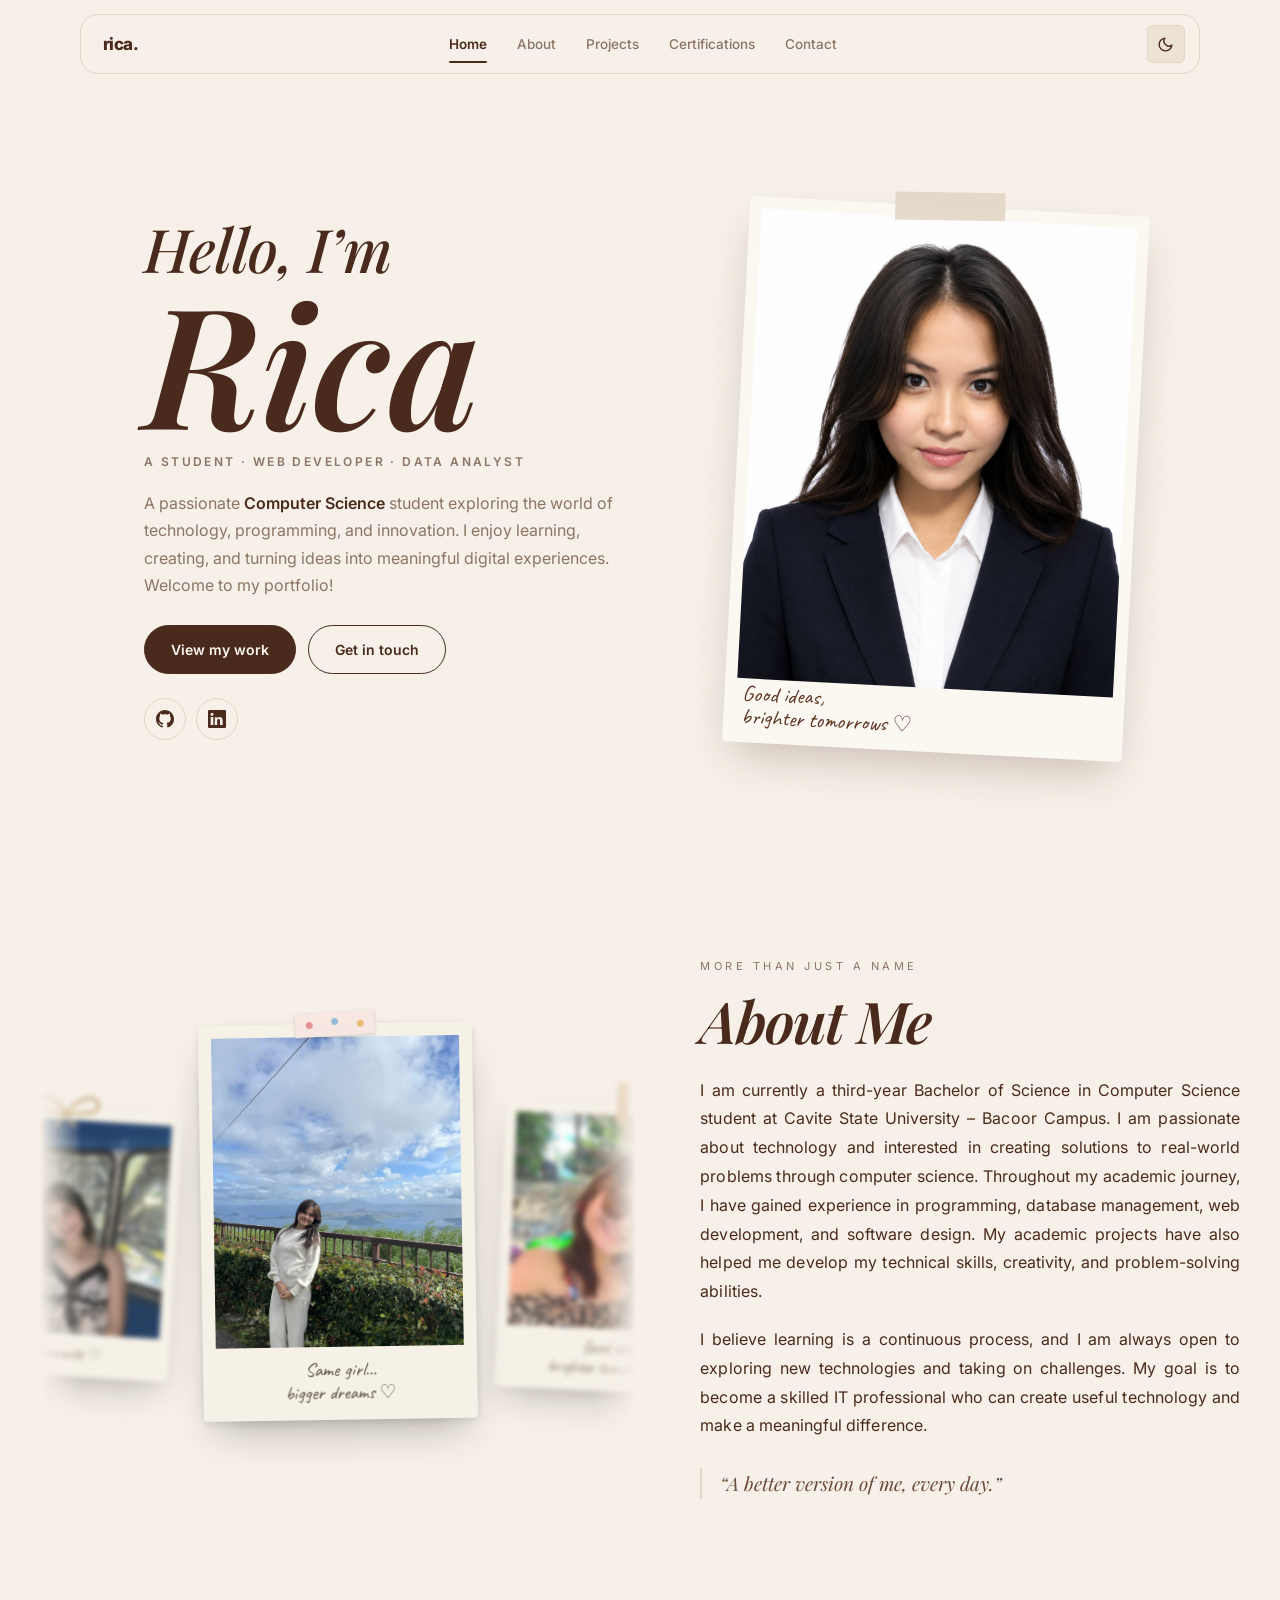
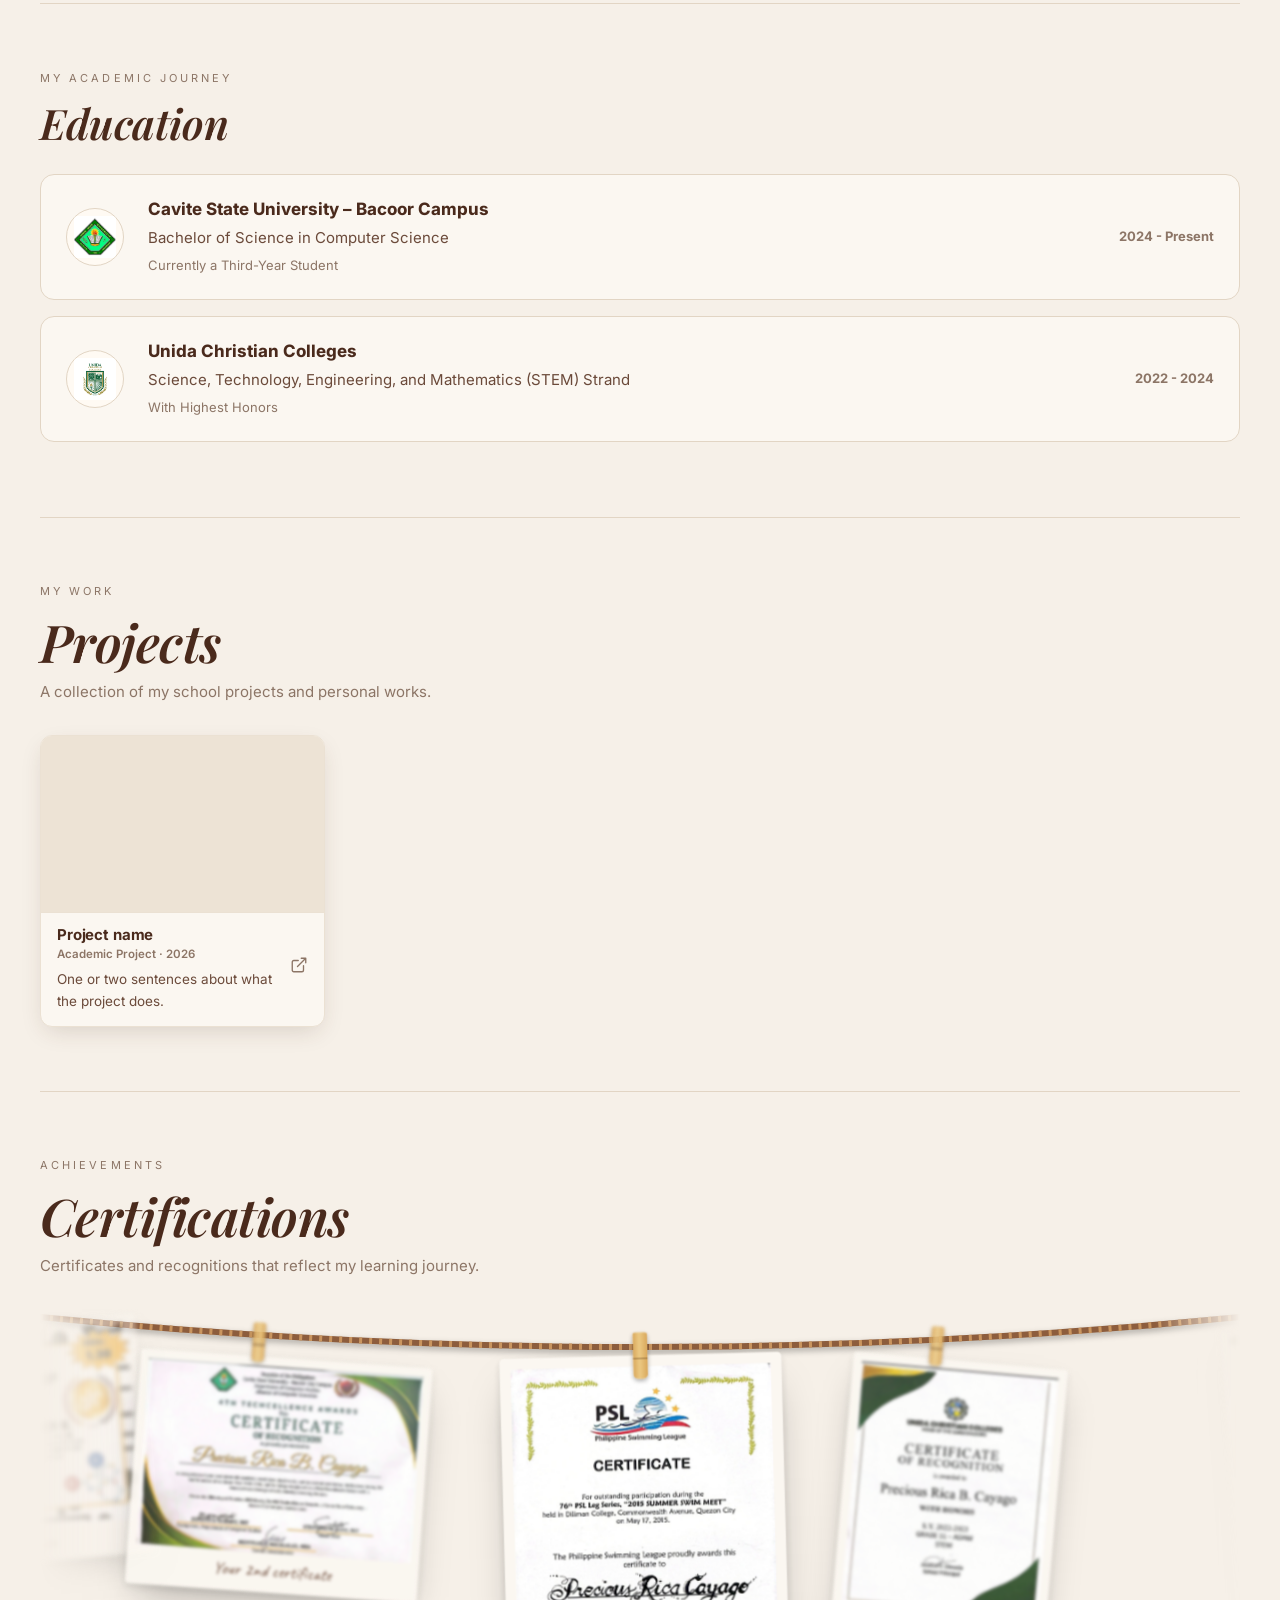
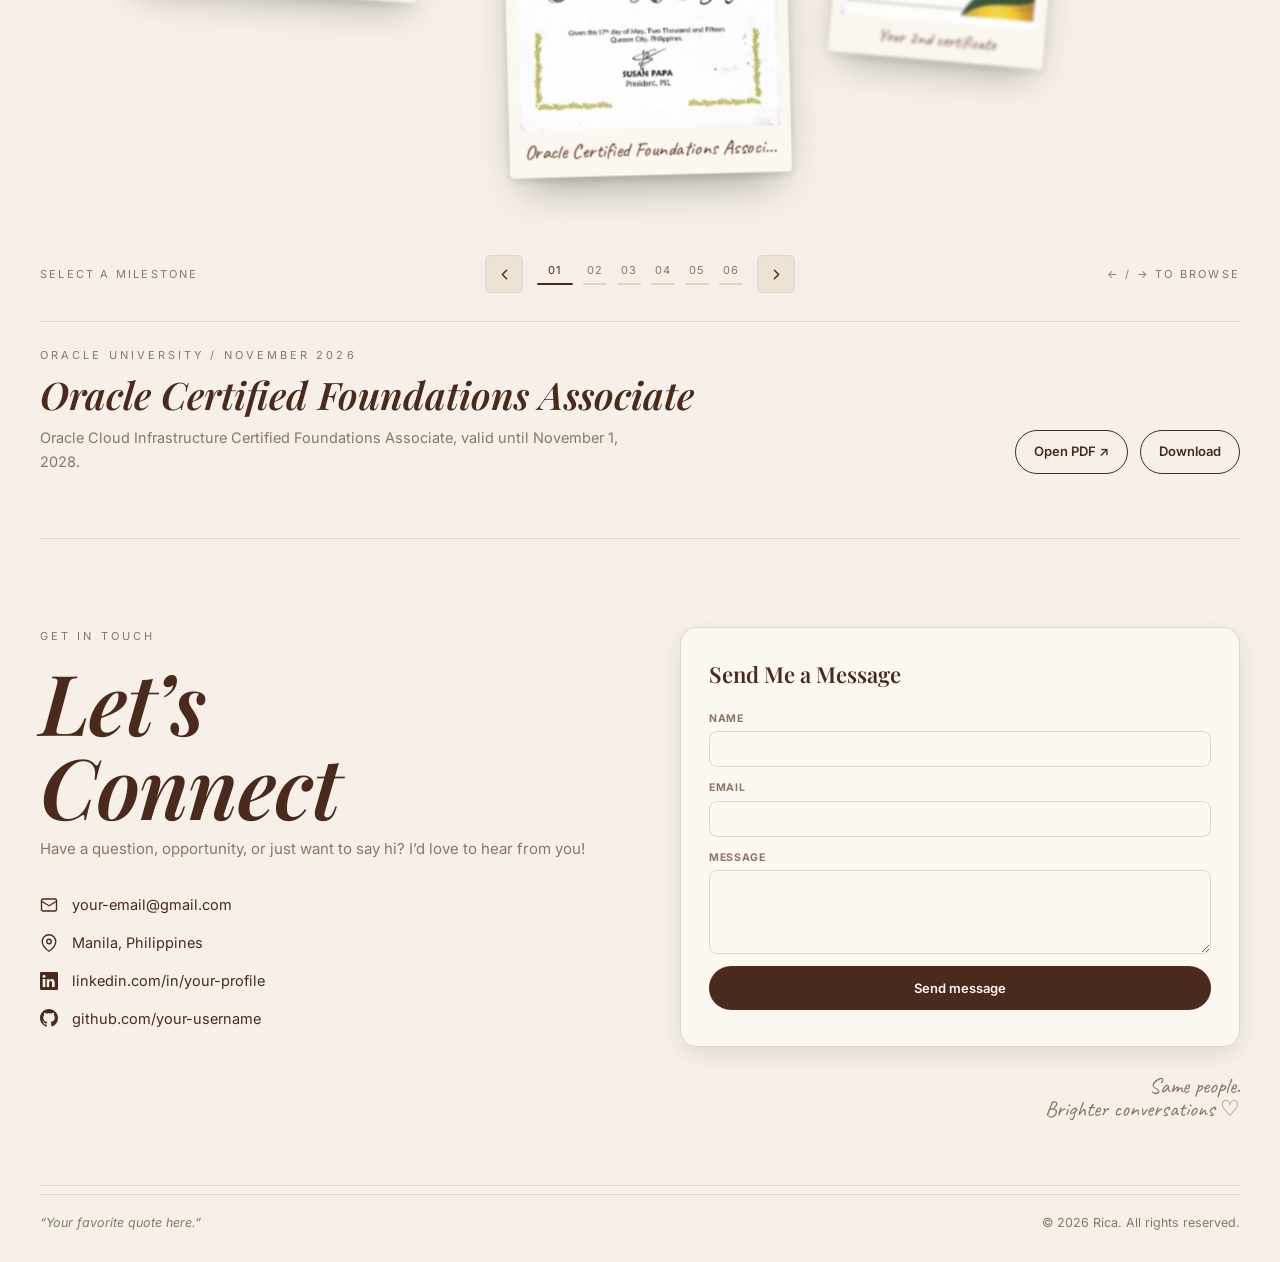
==== index.html @ c80374b2 "uploaded current progress of Portfolio" ====
<!DOCTYPE html>
  <html lang="en">
  <head>
    <meta charset="UTF-8">
    <meta name="viewport" content="width=device-width, initial-scale=1.0, viewport-fit=cover">
    <title>Rica — Portfolio</title>
    <meta name="description" content="Portfolio of Rica">
    <script>
      (function(){try{document.documentElement.setAttribute('data-theme',localStorage.getItem('theme')||'light');}catch(e){}})();
    </script>
    <link rel="preconnect" href="https://fonts.googleapis.com">
    <link rel="preconnect" href="https://fonts.gstatic.com" crossorigin>
    <link href="https://fonts.googleapis.com/css2?family=Inter:wght@300;400;500;600;700;800&family=Playfair+Display:ital,wght@0,500;0,600;1,500;1,600;1,700&family=Caveat:wght@500;600&display=swap" rel="stylesheet">
    <link rel="stylesheet" href="css/reset.css">
    <link rel="stylesheet" href="css/variables.css">
    <link rel="stylesheet" href="css/style.css">
    <link rel="stylesheet" href="css/theme.css">
    <link rel="stylesheet" href="css/responsive.css">
    <link rel="stylesheet" href="css/about.css">
    <link rel="stylesheet" href="css/education.css">
    <link rel="stylesheet" href="css/certifications.css">
    <link rel="icon" type="image/png" href="assets/images/profile/RICA_FormalPicture.png">
  </head>
  <body>
    <header class="topbar" id="topbar">
      <div class="topbar-inner">
        <a href="/" class="logo" aria-label="Back to top">rica.</a>
        <nav class="topnav" aria-label="Primary">
          <a href="/" class="nav-link">Home</a>
          <a href="/about" class="nav-link">About</a>
          <a href="/projects" class="nav-link">Projects</a>
          <a href="/certifications" class="nav-link">Certifications</a>
          <a href="/contact" class="nav-link">Contact</a>
        </nav>
        <div class="topbar-actions">
          <button type="button" class="icon-btn" id="themeToggle" aria-label="Toggle color theme">
            <svg class="icon-moon" viewBox="0 0 24 24" fill="none" stroke="currentColor" stroke-width="2" stroke-linecap="round" stroke-linejoin="round"><path d="M21 12.79A9 9 0 1 1 11.21 3 7 7 0 0 0 21 12.79z"/></svg>
            <svg class="icon-sun" viewBox="0 0 24 24" fill="none" stroke="currentColor" stroke-width="2" stroke-linecap="round" stroke-linejoin="round"><circle cx="12" cy="12" r="5"/><path d="M12 1v2M12 21v2M4.22 4.22l1.42 1.42M18.36 18.36l1.42 1.42M1 12h2M21 12h2M4.22 19.78l1.42-1.42M18.36 5.64l1.42-1.42"/></svg>
          </button>
          <button type="button" class="icon-btn mobile-toggle" id="mobileToggle" aria-label="Toggle navigation menu" aria-expanded="false" aria-controls="mobileMenu"><span></span><span></span><span></span></button>
        </div>
      </div>
    </header>

    <div class="mobile-menu" id="mobileMenu">
      <nav aria-label="Mobile">
        <a href="/" class="mobile-link">Home</a>
        <a href="/about" class="mobile-link">About</a>
        <a href="/projects" class="mobile-link">Projects</a>
        <a href="/certifications" class="mobile-link">Certifications</a>
        <a href="/contact" class="mobile-link">Contact</a>
      </nav>
    </div>

    <section class="landing" id="hero">
      <div class="landing-inner">
        <div class="landing-copy">  
          <h1 class="landing-title">
            <span class="landing-hello">Hello, I’m</span>
            <span class="landing-name">Rica</span>
          </h1>
          <p class="landing-role">A Student · Web Developer · Data Analyst</p>
          <p class="landing-sub">
              A passionate <strong>Computer Science</strong> student exploring the world of technology, 
              programming, and innovation. I enjoy learning, creating, and turning ideas 
              into meaningful digital experiences. Welcome to my portfolio!</p>
          <div class="landing-actions">
            <a href="/projects" class="landing-btn">View my work</a>
            <a href="/contact" class="landing-btn ghost">Get in touch</a>
          </div>
          <div class="landing-socials">
            <a href="https://github.com" target="_blank" rel="noopener" aria-label="GitHub"><svg viewBox="0 0 16 16" fill="currentColor"><path d="M8 0C3.58 0 0 3.58 0 8c0 3.54 2.29 6.53 5.47 7.59.4.07.55-.17.55-.38 0-.19-.01-.82-.01-1.49-2.01.37-2.53-.49-2.69-.94-.09-.23-.48-.94-.82-1.13-.28-.15-.68-.52-.01-.53.63-.01 1.08.58 1.23.82.72 1.21 1.87.87 2.33.66.07-.52.28-.87.51-1.07-1.78-.2-3.64-.89-3.64-3.95 0-.87.31-1.59.82-2.15-.08-.2-.36-1.02.08-2.12 0 0 .67-.21 2.2.82.64-.18 1.32-.27 2-.27.68 0 1.36.09 2 .27 1.53-1.04 2.2-.82 2.2-.82.44 1.1.16 1.92.08 2.12.51.56.82 1.27.82 2.15 0 3.07-1.87 3.75-3.65 3.95.29.25.54.73.54 1.48 0 1.07-.01 1.93-.01 2.2 0 .21.15.46.55.38A8.01 8.01 0 0 0 16 8c0-4.42-3.58-8-8-8Z"/></svg></a>
            <a href="https://www.linkedin.com" target="_blank" rel="noopener" aria-label="LinkedIn"><svg viewBox="0 0 16 16" fill="currentColor"><path d="M0 1.15C0 .52.53 0 1.19 0h13.62C15.47 0 16 .52 16 1.15v13.7c0 .64-.53 1.15-1.19 1.15H1.19C.53 16 0 15.49 0 14.85V1.15ZM4.75 13.4V6.16H2.4v7.24h2.35Zm-1.17-8.22c.82 0 1.33-.54 1.33-1.22-.01-.7-.51-1.22-1.31-1.22-.8 0-1.33.53-1.33 1.22 0 .68.51 1.22 1.3 1.22h.01Zm4.53 8.22v-4.04c0-.22.02-.43.08-.59.18-.43.58-.88 1.26-.88.89 0 1.24.68 1.24 1.67v3.84h2.35V9.4c0-2.17-1.16-3.18-2.71-3.18-1.25 0-1.8.7-2.11 1.18h.02v-1H6.06c.03.66 0 7 0 7h2.05Z"/></svg></a>
          </div>
        </div>
                
        <div class="landing-portrait">
          <div class="portrait-circle"></div>

          <img
            src="assets/images/profile/RICA_FormalPicture.png"
            alt="Portrait of Rica"
            class="portrait-image"
          />

          <video
            class="portrait-video"
            src="assets/videos/video.mp4"
            muted
            loop
            playsinline
            preload="metadata"
          ></video>

          <p class="script portrait-note">
            Good ideas,<br>brighter tomorrows ♡
          </p>
        </div>

      </div>
    </section>

    <main class="content-inner">
      <section class="section" id="about">
        <div class="about-grid">

          <!-- PHOTO STACK -->
          <div class="about-gallery" id="aboutGallery" tabindex="0" aria-roledescription="carousel" aria-label="Photos of Rica">
            <div class="gallery-stage">

              <figure class="frame" style="--tilt:-3deg;--y:-14px;--ar:4/5">
                <span class="deco deco-tape"></span>
                <div class="frame-img"><img src="assets/images/profile/pic2.jpg" alt="Rica, formal portrait" loading="lazy"></div>
                <figcaption class="script">Same girl…<br>bigger dreams ♡</figcaption>
              </figure>

              <figure class="frame" style="--tilt:2.5deg;--y:22px;--ar:1/1">
                <span class="deco deco-clip"></span>
                <div class="frame-img"><img src="assets/images/profile/pic1.jpg" alt="Rica, casual portrait" loading="lazy"></div>
                <figcaption class="script">Good ideas,<br>brighter tomorrows ♡</figcaption>
              </figure>

              <figure class="frame" style="--tilt:-2deg;--y:-20px;--ar:4/5"> 
                <span class="deco deco-pin"></span>
                <div class="frame-img"><img src="assets/images/profile/pic4.jpg" alt="Rica" loading="lazy"></div>
                <figcaption class="script">Always learning ♡</figcaption>
              </figure>

              <figure class="frame" style="--tilt:3.5deg;--y:16px;--ar:1/1"> 
                <span class="deco deco-bow">
                  <svg viewBox="0 0 90 46" fill="none" stroke="#b99a63" stroke-width="3" stroke-linecap="round">
                    <path d="M45 30C30 6 6 6 8 20c2 12 26 8 37 10Zm0 0C60 6 84 6 82 20c-2 12-26 8-37 10Z"/>
                    <path d="M45 30 34 44M45 30l11 14"/>
                  </svg>
                </span>
                <div class="frame-img"><img src="assets/images/profile/pic3.jpg" alt="Rica" loading="lazy"></div>
                <figcaption class="script">Little moments ♡</figcaption>
              </figure>

            </div>
          </div>
 
          <div class="about-narrative">
              <p class="eyebrow">More Than Just a Name</p>
              <h2 class="section-title">
                  About Me
              </h2>
              <p>
                  I am currently a third-year Bachelor of Science in Computer Science student at 
                  Cavite State University – Bacoor Campus. I am passionate about technology and interested in 
                  creating solutions to real-world problems through computer science. Throughout my academic journey, 
                  I have gained experience in programming, database management, web development, and software design. 
                  My academic projects have also helped me develop my technical skills, creativity, and problem-solving abilities.
              </p>

              <p>
                  I believe learning is a continuous process, and I am always open to exploring new technologies and taking 
                  on challenges. My goal is to become a skilled IT professional who can create useful technology and make a 
                  meaningful difference.
              </p>

              <p class="about-quote">
                  “A better version of me, every day.”
              </p>

              <div class="about-traits">
              </div>
          </div>
        </div>
      </section>

      <section class="section education-section" id="education">
        <div class="education-inner">
            <div class="section-head">
                <p class="eyebrow">My Academic Journey</p>
                <h2 class="section-title">Education</h2>
            </div>

            <div class="education-list">

                <!-- COLLEGE -->
                <article class="education-card">
                    <div class="education-logo">
                        <img src="assets/logo/cvsu-logo.jpg"
                            alt="Cavite State University Logo">
                    </div>
                    <div class="education-details">
                        <h3>Cavite State University – Bacoor Campus</h3>
                        <p class="education-degree">
                            Bachelor of Science in Computer Science
                        </p>
                        <p class="education-achievement">
                            Currently a Third-Year Student
                        </p>
                    </div>
                    <div class="education-period">
                        2024 - Present
                    </div>
                </article>

                <article class="education-card">
                    <div class="education-logo">
                        <img src="assets/logo/unida-logo.png"
                            alt="Unida Christian Colleges Logo">
                    </div>
                    <div class="education-details">
                        <h3>Unida Christian Colleges</h3>
                        <p class="education-degree">
                            Science, Technology, Engineering, and Mathematics (STEM) Strand
                        </p>
                        <p class="education-achievement">
                            With Highest Honors
                        </p>
                    </div>
                    <div class="education-period">
                        2022 - 2024
                    </div>
                </article>

            </div>

        </div>

    </section>
      
      <section class="section" id="projects">
        <div class="section-head">
          <p class="eyebrow">My work</p>
          <h2 class="section-title">Projects</h2>
          <p class="section-intro">A collection of my school projects and personal works.</p>
        </div>
        <div class="card-grid" id="projectGrid"></div>
      </section>

      <section class="section" id="certifications">
        <div class="section-head">
          <p class="eyebrow">Achievements</p>
          <h2 class="section-title">Certifications</h2>
          <p class="section-intro">Certificates and recognitions that reflect my learning journey.</p>
        </div>

        <div class="cert-showcase">

          <!-- ropes + hanging polaroids (added by js/certifications.js) -->
          <div class="cert-board" id="certBoard" tabindex="0" aria-label="Certifications"></div>

          <!-- milestone selector -->
          <div class="cert-controls">
            <span class="cert-hint">Select a milestone</span>

            <div class="cert-pager">
              <button type="button" class="icon-btn" id="certPrev" aria-label="Previous certificate">
                <svg viewBox="0 0 24 24" fill="none" stroke="currentColor" stroke-width="2" stroke-linecap="round" stroke-linejoin="round"><path d="m15 18-6-6 6-6"/></svg>
              </button>
              <div class="cert-dots" id="certDots"></div>
              <button type="button" class="icon-btn" id="certNext" aria-label="Next certificate">
                <svg viewBox="0 0 24 24" fill="none" stroke="currentColor" stroke-width="2" stroke-linecap="round" stroke-linejoin="round"><path d="m9 18 6-6-6-6"/></svg>
              </button>
            </div>

            <span class="cert-hint cert-hint-keys">← / → to browse</span>
          </div>

          <!-- details of the selected certificate -->
          <div class="cert-info" id="certInfo">
            <div>
              <p class="cert-issuer" id="certMeta"></p>
              <h3 class="cert-title" id="certTitle"></h3>
              <p class="cert-desc" id="certDesc"></p>
            </div>
            <div class="cert-actions">
              <a class="cert-link" id="certOpen" href="#" target="_blank" rel="noopener">Open PDF ↗</a>
              <a class="cert-link" id="certDownload" href="#" download>Download</a>
            </div>
          </div>

        </div>
      </section>

      <section class="section" id="contact">
        <div class="contact-grid">
          <div>
            <p class="eyebrow">Get in touch</p>
            <h2 class="contact-statement">Let’s<br>Connect</h2>
            <p class="section-intro">Have a question, opportunity, or just want to say hi? I’d love to hear from you!</p>
            <ul class="contact-list">
              <li><svg viewBox="0 0 24 24" fill="none" stroke="currentColor" stroke-width="1.8" stroke-linecap="round" stroke-linejoin="round"><rect x="2" y="4" width="20" height="16" rx="2"/><path d="m22 7-10 6L2 7"/></svg><a href="mailto:your-email@gmail.com">your-email@gmail.com</a></li>
              <li><svg viewBox="0 0 24 24" fill="none" stroke="currentColor" stroke-width="1.8" stroke-linecap="round" stroke-linejoin="round"><path d="M21 10c0 7-9 13-9 13S3 17 3 10a9 9 0 0 1 18 0z"/><circle cx="12" cy="10" r="3"/></svg><span>Manila, Philippines</span></li>
              <li><svg viewBox="0 0 16 16" fill="currentColor"><path d="M0 1.15C0 .52.53 0 1.19 0h13.62C15.47 0 16 .52 16 1.15v13.7c0 .64-.53 1.15-1.19 1.15H1.19C.53 16 0 15.49 0 14.85V1.15ZM4.75 13.4V6.16H2.4v7.24h2.35Zm-1.17-8.22c.82 0 1.33-.54 1.33-1.22-.01-.7-.51-1.22-1.31-1.22-.8 0-1.33.53-1.33 1.22 0 .68.51 1.22 1.3 1.22h.01Zm4.53 8.22v-4.04c0-.22.02-.43.08-.59.18-.43.58-.88 1.26-.88.89 0 1.24.68 1.24 1.67v3.84h2.35V9.4c0-2.17-1.16-3.18-2.71-3.18-1.25 0-1.8.7-2.11 1.18h.02v-1H6.06c.03.66 0 7 0 7h2.05Z"/></svg><a href="https://www.linkedin.com/in/your-profile" target="_blank" rel="noopener">linkedin.com/in/your-profile</a></li>
              <li><svg viewBox="0 0 16 16" fill="currentColor"><path d="M8 0C3.58 0 0 3.58 0 8c0 3.54 2.29 6.53 5.47 7.59.4.07.55-.17.55-.38 0-.19-.01-.82-.01-1.49-2.01.37-2.53-.49-2.69-.94-.09-.23-.48-.94-.82-1.13-.28-.15-.68-.52-.01-.53.63-.01 1.08.58 1.23.82.72 1.21 1.87.87 2.33.66.07-.52.28-.87.51-1.07-1.78-.2-3.64-.89-3.64-3.95 0-.87.31-1.59.82-2.15-.08-.2-.36-1.02.08-2.12 0 0 .67-.21 2.2.82.64-.18 1.32-.27 2-.27.68 0 1.36.09 2 .27 1.53-1.04 2.2-.82 2.2-.82.44 1.1.16 1.92.08 2.12.51.56.82 1.27.82 2.15 0 3.07-1.87 3.75-3.65 3.95.29.25.54.73.54 1.48 0 1.07-.01 1.93-.01 2.2 0 .21.15.46.55.38A8.01 8.01 0 0 0 16 8c0-4.42-3.58-8-8-8Z"/></svg><a href="https://github.com/your-username" target="_blank" rel="noopener">github.com/your-username</a></li>
            </ul>
          </div>
          <div class="form-wrap">
            <h3>Send Me a Message</h3>
            <form id="contactForm" class="contact-form">
              <div class="field"><label for="name">Name</label><input type="text" id="name" name="name" autocomplete="name" required></div>
              <div class="field"><label for="email">Email</label><input type="email" id="email" name="email" autocomplete="email" required></div>
              <div class="field"><label for="message">Message</label><textarea id="message" name="message" rows="4" required></textarea></div>
              <div><button type="submit" class="btn-dark">Send message</button><span class="form-status" id="formStatus" role="status" aria-live="polite"></span></div>
            </form>
          </div>
        </div>
        <p class="script contact-note">Same people.<br>Brighter conversations ♡</p>
      </section>

      <footer class="footer">
        <em>&ldquo;Your favorite quote here.&rdquo;</em>
        <span>&copy; <span id="currentYear"></span> Rica. All rights reserved.</span>
      </footer>
    </main>

    <script src="js/animations.js"></script>
    <script src="js/main.js"></script>
    <script src="js/projects.js"></script>
    <script src="js/navigation.js"></script>
    <script src="js/contact.js"></script>
    <script src="js/about.js"></script>
    <script src="js/certifications.js"></script>
  </body>
  </html>
---- css/variables.css ----
:root{
  --font-main:'Inter',-apple-system,BlinkMacSystemFont,'Segoe UI',Roboto,Arial,sans-serif;
  --font-display:'Playfair Display',Georgia,serif;--font-script:'Caveat',cursive;
  --font-display: 'Playfair Display', serif;
  --font-script: 'Caveat', cursive;
  --content-max:1040px;--topbar-height:60px;--nav-gap:14px;
  --radius-sm:6px;--radius-md:10px;--radius-pill:9999px;
  --transition:all .22s cubic-bezier(.16,1,.3,1);--section-pad:64px;
  color-scheme:light;
  --bg:#f6f0e8;--bg-secondary:#ede3d5;--card-bg:#fbf7f1;--ink:#4a2a1c;--ink-secondary:#6b4a3a;
  --muted:#8c7566;--border:#e2d5c4;--border-subtle:#ebe1d3;--accent-contrast:#fbf7f1;
  --focus:#9a5b3c;--shadow-md:0 8px 24px -6px rgba(74,42,28,.18);--shadow-lg:0 20px 45px -12px rgba(74,42,28,.28);
}
[data-theme="dark"]{
  color-scheme:dark;
  --bg:#1b1410;--bg-secondary:#2a1f19;--card-bg:#241a15;--ink:#f3e7da;--ink-secondary:#d6c4b3;
  --muted:#a8927f;--border:#3b2d25;--border-subtle:#2f231d;--accent-contrast:#1b1410;
  --shadow-md:0 8px 24px -6px rgba(0,0,0,.5);--shadow-lg:0 20px 45px -12px rgba(0,0,0,.7);
}
---- css/style.css ----
/* =====================================================
   NAVBAR
===================================================== */

.topbar {
    position: fixed;
    top: var(--nav-gap);
    left: 50%;
    transform: translateX(-50%);
    z-index: 100;

    width: min(calc(100% - 32px), calc(var(--content-max) + 80px));
    height: var(--topbar-height);

    border: 1px solid var(--border);
    border-radius: 18px;

    transition: background-color 0.25s, box-shadow 0.25s;
}

.topbar.is-scrolled {
    background: color-mix(in srgb, var(--bg) 72%, transparent);

    backdrop-filter: blur(14px) saturate(160%);
    -webkit-backdrop-filter: blur(14px) saturate(160%);

    box-shadow: 0 8px 28px -8px rgba(0, 0, 0, 0.25);
}

.topbar-inner {
    height: 100%;
    padding: 0 14px 0 22px;

    display: flex;
    align-items: center;
    justify-content: space-between;

    gap: 20px;
}

.logo {
    font-weight: 800;
    font-size: 17px;
    letter-spacing: -0.03em;
}

.topnav {
    display: flex;
    gap: 24px;
}

.nav-link {
    position: relative;
    padding: 6px 0;

    font-size: 13.5px;
    font-weight: 500;
    color: var(--muted);
}

.nav-link:hover,
.nav-link.active {
    color: var(--ink);
}

.nav-link.active {
    font-weight: 600;
}

.nav-link.active::after {
    content: '';

    position: absolute;
    left: 0;
    bottom: -2px;

    width: 100%;
    height: 2px;

    border-radius: 9px;
    background: var(--ink);
}

.topbar-actions {
    display: flex;
    align-items: center;
    gap: 10px;
}

.icon-btn {
    width: 38px;
    height: 38px;

    display: inline-flex;
    align-items: center;
    justify-content: center;

    border-radius: var(--radius-sm);
    background: var(--bg-secondary);
    border: 1px solid var(--border);

    color: var(--ink);
    cursor: pointer;

    transition: var(--transition);
}

.icon-btn:hover {
    border-color: var(--ink);
}

.icon-btn svg {
    width: 17px;
    height: 17px;
}

.icon-sun,
[data-theme="dark"] .icon-moon {
    display: none;
}

[data-theme="dark"] .icon-sun {
    display: block;
}

.btn-nav-contact {
    padding: 9px 22px;

    font-size: 13px;
    font-weight: 600;

    border: 1px solid var(--ink);
    border-radius: var(--radius-sm);

    transition: var(--transition);
}

.btn-nav-contact:hover {
    background: var(--ink);
    color: var(--accent-contrast);
}

.mobile-toggle {
    display: none;
    flex-direction: column;
    justify-content: center;
    gap: 5px;

    padding: 9px;
}

.mobile-toggle span {
    display: block;
    height: 2px;

    background: var(--ink);

    transition: transform 0.2s, opacity 0.2s;
}

.mobile-toggle.is-active span:nth-child(1) {
    transform: translateY(7px) rotate(45deg);
}

.mobile-toggle.is-active span:nth-child(2) {
    opacity: 0;
}

.mobile-toggle.is-active span:nth-child(3) {
    transform: translateY(-7px) rotate(-45deg);
}

.mobile-menu {
    position: fixed;
    top: calc(var(--topbar-height) + var(--nav-gap) + 8px);
    left: 16px;
    right: 16px;
    z-index: 99;

    display: none;
    padding: 16px 22px;

    border: 1px solid var(--border);
    border-radius: 18px;

    background: color-mix(in srgb, var(--bg) 92%, transparent);
    backdrop-filter: blur(14px);
}

.mobile-menu.is-open {
    display: block;
}

.mobile-link {
    display: block;
    padding: 11px 0;

    font-size: 15px;
    font-weight: 600;

    border-bottom: 1px solid var(--border-subtle);
}


/* =====================================================
   HERO SECTION
===================================================== */

.landing {
    display: flex;
    align-items: center;

    min-height: 100svh;
}

.landing-inner {
    width: 100%;
    max-width: var(--content-max);
    margin: 0 auto;

    padding: calc(var(--topbar-height) + var(--nav-gap) + 16px) 24px 32px;

    display: grid;
    grid-template-columns: 0.85fr 1.15fr;
    align-items: center;

    gap: 56px;
}

.landing-portrait {
    order: -1;

    width: 100%;
    max-width: 380px;
    aspect-ratio: 4 / 5;

    overflow: hidden;

    background: var(--bg-secondary);
    border: 1px solid var(--border);
    border-radius: 28px;

    transition:
        transform 0.45s cubic-bezier(.16, 1, .3, 1),
        box-shadow 0.45s;
}

.landing-portrait img {
    width: 100%;
    height: 100%;

    object-fit: cover;
    object-position: top center;
}

@media (hover: hover) {
    .landing-portrait:hover {
        transform: translateY(-8px);
        box-shadow: var(--shadow-lg);
    }
}

.landing-title {
    font-weight: 800;
    letter-spacing: -0.04em;
    line-height: 1.02;
}

.landing-hello {
    display: block;
    margin-bottom: 6px;

    font-size: clamp(24px, 4vw, 44px);
    font-weight: 600;
}

.landing-name {
    display: block;

    font-size: clamp(44px, 9vw, 92px);
    overflow-wrap: anywhere;
}

.landing-role {
    margin-top: 16px;

    font-size: 14px;
    font-weight: 600;
    color: var(--muted);
}

.landing-sub {
    max-width: 480px;
    margin: 18px 0 26px;

    font-size: 17px;
    line-height: 1.7;

    color: var(--muted);
}

.landing-sub strong {
    color: var(--ink);
    font-weight: 600;
}

.landing-btn {
    display: inline-block;
    padding: 13px 28px;

    font-size: 14px;
    font-weight: 600;

    color: var(--accent-contrast);
    background: var(--ink);

    border: 1px solid var(--ink);
    border-radius: var(--radius-md);

    transition: var(--transition);
}

.landing-btn:hover {
    opacity: 0.85;
    transform: translateY(-2px);
}

.landing-socials {
    display: flex;
    gap: 10px;

    margin-top: 24px;
}

.landing-socials a {
    display: inline-flex;
    align-items: center;
    justify-content: center;

    width: 42px;
    height: 42px;

    border: 1px solid var(--border);
    border-radius: 50%;

    transition: var(--transition);
}

.landing-socials a:hover {
    border-color: var(--ink);
    transform: translateY(-2px);
}

.landing-socials svg {
    width: 18px;
    height: 18px;
}


/* =====================================================
   GENERAL SECTIONS
===================================================== */

.content-inner {
    max-width: 1280px;
    width: 100%;
    margin: 0 auto;

    padding: 8px 40px 28px;
}

.section {
    padding: var(--section-pad) 0;

    border-bottom: 1px solid var(--border);

    scroll-margin-top: 30px;
}

.section-head {
    margin-bottom: 30px;
}

.section-title {
    font-size: clamp(24px, 4vw, 32px);
    font-weight: 800;
    letter-spacing: -0.03em;
    line-height: 1.2;
}

.section-intro {
    max-width: 620px;
    margin-top: 10px;

    font-size: 15px;
    color: var(--muted);
}


/* =====================================================
   ABOUT SECTION
===================================================== */

.about-grid {
    display: grid;
    grid-template-columns: 1.1fr 0.9fr;

    gap: 48px;
    align-items: center;
}

.about-narrative p + p {
    margin-top: 14px;
}

.about-photo {
    justify-self: end;

    width: 100%;
    max-width: 340px;
    aspect-ratio: 3 / 4;

    overflow: hidden;

    border: 1px solid var(--border);
    border-radius: 18px;

    box-shadow: var(--shadow-lg);

    order: 2;
}

.about-photo img {
    width: 100%;
    height: 100%;

    object-fit: cover;
    object-position: top center;
}


/* =====================================================
   TIMELINE
===================================================== */

.timeline-item {
    display: grid;
    grid-template-columns: 140px 1fr;

    gap: 24px;
    padding: 20px 0;

    border-bottom: 1px solid var(--border-subtle);
}

.timeline-item:last-child {
    border-bottom: none;
}

.timeline-date {
    padding-top: 3px;

    font-size: 13px;
    font-weight: 600;

    color: var(--muted);
}

.timeline-title {
    font-size: 16.5px;
    font-weight: 700;
}

.timeline-company {
    margin: 3px 0 8px;

    font-size: 13.5px;
    font-weight: 500;

    color: var(--muted);
}

.timeline-bullets {
    list-style: disc;
    padding-left: 20px;
}

.timeline-bullets li {
    margin-bottom: 6px;

    font-size: 14px;
    color: var(--ink-secondary);
}


/* =====================================================
   PROJECT AND CERTIFICATION CARDS
===================================================== */

.card-grid {
    display: grid;
    grid-template-columns: repeat(auto-fill, minmax(280px, 1fr));

    gap: 20px;
}

.card {
    display: flex;
    flex-direction: column;

    overflow: hidden;

    background: var(--card-bg);

    border: 1px solid var(--border);
    border-radius: var(--radius-md);

    transition: var(--transition);
}

.card:hover {
    border-color: var(--ink);
    transform: translateY(-3px);
    box-shadow: var(--shadow-md);
}

.card-img {
    aspect-ratio: 16 / 10;
    overflow: hidden;

    background: var(--bg-secondary);

    border-bottom: 1px solid var(--border-subtle);
}

.card-img img {
    width: 100%;
    height: 100%;

    object-fit: cover;
    object-position: top center;
}

.card-body {
    display: flex;
    flex-direction: column;
    flex: 1;

    gap: 6px;
    padding: 16px 18px 18px;
}

.card-meta {
    font-size: 11.5px;
    font-weight: 600;

    color: var(--muted);
}

.card-title {
    font-size: 16px;
    font-weight: 800;
    letter-spacing: -0.01em;
    line-height: 1.3;
}

.card-desc {
    font-size: 13.5px;
    color: var(--ink-secondary);
}

.tags {
    display: flex;
    flex-wrap: wrap;

    gap: 6px;
    margin-top: 8px;
}

.tag {
    padding: 3px 9px;

    font-size: 11px;
    font-weight: 600;

    background: var(--bg-secondary);

    border: 1px solid var(--border);
    border-radius: var(--radius-pill);
}

.card-link {
    margin-top: auto;
    padding-top: 12px;

    font-size: 12.5px;
    font-weight: 700;
}

.card-link:hover {
    text-decoration: underline;
    text-underline-offset: 3px;
}

.empty {
    font-size: 13px;
    color: var(--muted);
}


/* =====================================================
   CONTACT SECTION
===================================================== */

.contact-statement {
    font-size: clamp(24px, 3.4vw, 32px);
    font-weight: 800;
    letter-spacing: -0.03em;
    line-height: 1.2;
}

.contact-grid {
    display: grid;
    grid-template-columns: 1.1fr 1fr;

    gap: 24px;
    margin-top: 24px;

    align-items: start;
}

.channels {
    display: grid;
    gap: 10px;
}

.channel {
    display: flex;
    flex-direction: column;

    padding: 12px 16px;

    background: var(--card-bg);

    border: 1px solid var(--border);
    border-radius: var(--radius-sm);

    transition: var(--transition);
}

.channel:hover {
    border-color: var(--ink);
    transform: translateY(-2px);
}

.channel small {
    font-size: 10px;
    font-weight: 700;
    letter-spacing: 0.08em;
    text-transform: uppercase;

    color: var(--muted);
}

.channel span {
    font-size: 13px;
    font-weight: 600;

    overflow: hidden;
    text-overflow: ellipsis;
}

.form-wrap {
    padding: 20px;

    background: var(--card-bg);

    border: 1px solid var(--border);
    border-radius: var(--radius-md);
}

.form-wrap h3 {
    margin-bottom: 14px;

    font-size: 12px;
    font-weight: 700;
    letter-spacing: 0.08em;
    text-transform: uppercase;

    color: var(--muted);
}

.contact-form {
    display: grid;
    gap: 12px;
}

.field {
    display: flex;
    flex-direction: column;
    gap: 4px;
}

.field label {
    font-size: 10.5px;
    font-weight: 700;
    letter-spacing: 0.06em;
    text-transform: uppercase;

    color: var(--muted);
}

.field input,
.field textarea {
    width: 100%;
    padding: 9px 12px;

    font-size: 13.5px;

    color: var(--ink);
    background: var(--bg);

    border: 1px solid var(--border);
    border-radius: var(--radius-sm);
}

.field input:focus,
.field textarea:focus {
    outline: none;

    border-color: var(--ink);
    box-shadow: 0 0 0 3px rgba(63, 181, 154, 0.25);
}

.field textarea {
    resize: vertical;
    min-height: 84px;
}

.btn-dark {
    padding: 10px 20px;

    font-size: 13px;
    font-weight: 600;

    color: var(--accent-contrast);
    background: var(--ink);

    border: 0;
    border-radius: var(--radius-sm);

    cursor: pointer;
}

.form-status {
    margin-left: 12px;

    font-size: 13px;
    font-weight: 600;

    color: #10b981;
}


/* =====================================================
   FOOTER
===================================================== */

.footer {
    margin-top: 8px;
    padding-top: 18px;

    border-top: 1px solid var(--border);

    display: flex;
    justify-content: space-between;
    flex-wrap: wrap;

    gap: 10px;

    font-size: 12.5px;
    color: var(--muted);
}

.footer em {
    font-style: italic;
}
---- css/theme.css ----
/* =====================================================
   WARM EDITORIAL THEME
   Loads after style.css, before responsive.css
===================================================== */


/* =====================================================
   TYPOGRAPHY
===================================================== */

.eyebrow {
    margin-bottom: 14px;

    font-size: 11px;
    letter-spacing: 0.28em;
    text-transform: uppercase;

    color: var(--muted);
}

.script {
    font-family: var(--font-script);
    font-size: 22px;
    line-height: 1.05;

    color: var(--muted);
}

.section-title,
.contact-statement {
    font-family: var(--font-display);
    font-style: italic;
    font-weight: 600;
    letter-spacing: -0.01em;
}

.section-title {
    font-size: clamp(34px, 5vw, 52px);
    line-height: 1.08;
}


/* =====================================================
   NAVBAR (same layout, softer hover/click)
===================================================== */

.topnav {
    gap: 6px;
}

.nav-link {
    padding: 7px 12px;
    border-radius: var(--radius-sm);

    transition: var(--transition);
}

.nav-link:hover {
    background: var(--bg-secondary);
    color: var(--ink);

    transform: translateY(-1px);
}

.nav-link:active {
    transform: scale(0.95);
}

.nav-link.active::after {
    left: 12px;
    bottom: -1px;

    width: calc(100% - 24px);
}

.icon-btn:active {
    transform: scale(0.92);
}


/* =====================================================
   HERO
===================================================== */

.landing-inner {
    grid-template-columns: 1.1fr 0.9fr;
}

.landing-title {
    font-family: var(--font-display);
    font-style: italic;
    font-weight: 600;
    letter-spacing: -0.02em;
}

.landing-hello {
    font-size: clamp(34px, 5vw, 60px);
    font-weight: 500;
}

.landing-name {
    font-size: clamp(84px, 15vw, 168px);
    line-height: 0.9;
}

.landing-role {
    font-size: 12px;
    letter-spacing: 0.2em;
    text-transform: uppercase;
}

.landing-sub {
    font-size: 16px;
}

.landing-actions {
    display: flex;
    flex-wrap: wrap;

    gap: 12px;
}

.landing-btn {
    padding: 12px 26px;
    border-radius: var(--radius-pill);
}

.landing-btn.ghost {
    background: transparent;
    color: var(--ink);
    border-color: var(--ink);
}

/* CHANGED: polaroid frame with tape, kept on the RIGHT */
.landing-portrait {
    position: relative;
    order: 0;
    justify-self: end;

    width: 100%;
    max-width: 400px;
    aspect-ratio: auto;
    padding: 12px 12px 64px;

    overflow: visible;

    background: #fbf7f1;
    border: 0;
    border-radius: 4px;
    box-shadow: var(--shadow-lg);

    transform: rotate(3deg);
}

/* tape on top of the frame */
.landing-portrait::before {
    content: '';

    position: absolute;
    top: -14px;
    left: 50%;
    z-index: 2;

    width: 110px;
    height: 28px;

    background: rgba(226, 213, 196, 0.85);

    transform: translateX(-50%) rotate(-2deg);
}

/* the photo inside the frame */
.landing-portrait .portrait-image {
    display: block;

    width: 100%;
    height: auto;
    aspect-ratio: 4 / 5;

    object-fit: cover;
    object-position: top center;
}

/* straighten the frame slightly on hover */
@media (hover: hover) {
    .landing-portrait:hover {
        transform: rotate(0deg) translateY(-8px);
    }
}

/* hide the old circle backdrop */
.landing-portrait .portrait-circle {
    display: none;
}

/* handwritten caption at the bottom of the frame */
.landing-portrait .portrait-note {
    left: 18px;
    right: auto;
    bottom: 14px;

    text-align: left;
    color: #5c3522;
}

.portrait-video {
    position: absolute;
    inset: 12px 12px 64px 12px;

    width: calc(100% - 24px);
    height: calc(100% - 76px);

    object-fit: cover;
    object-position: top center;

    opacity: 0;
    transition: opacity 0.4s ease;

    pointer-events: none;
}

.landing-portrait.is-playing .portrait-video {
    opacity: 1;
}

@media (hover: hover) {
    .landing-portrait:hover .portrait-video {
        opacity: 1;
    }
}

.portrait-note {
    position: absolute;
    right: 22px;
    bottom: 20px;

    text-align: right;
    color: var(--ink);

    pointer-events: none;
}


/* =====================================================
   ABOUT (polaroid)
===================================================== */

.about-grid {
    grid-template-columns: 0.8fr 1.2fr;
    gap: 56px;
}

.polaroid {
    position: relative;
    justify-self: start;

    width: 100%;
    max-width: 320px;
    margin: 0;
    padding: 12px 12px 64px;

    background: #fbf7f1;
    border-radius: 4px;
    box-shadow: var(--shadow-lg);

    transform: rotate(-3deg);
}

.polaroid::before {
    content: '';

    position: absolute;
    top: -14px;
    left: 50%;

    width: 110px;
    height: 28px;

    background: rgba(226, 213, 196, 0.85);

    transform: translateX(-50%) rotate(2deg);
}

.polaroid img {
    width: 100%;
    aspect-ratio: 4 / 5;

    object-fit: cover;
    object-position: top center;
}

.polaroid figcaption {
    position: absolute;
    left: 18px;
    bottom: 14px;

    color: #5c3522;
}

.about-narrative .section-title {
    margin-bottom: 16px;
}

.about-quote {
    margin-top: 20px;
    padding-left: 16px;

    border-left: 2px solid var(--border);

    font-family: var(--font-display);
    font-style: italic;
    font-size: 20px;

    color: var(--ink-secondary);
}

.traits {
    display: flex;
    flex-wrap: wrap;

    gap: 22px;
    margin-top: 28px;
}

.trait {
    display: flex;
    flex-direction: column;
    align-items: center;

    gap: 8px;
    width: 84px;

    font-size: 12px;
    text-align: center;

    color: var(--ink-secondary);
}

.trait i {
    display: grid;
    place-items: center;

    width: 54px;
    height: 54px;

    border: 1px solid var(--border);
    border-radius: 50%;
}

.trait svg {
    width: 22px;
    height: 22px;

    fill: none;
    stroke: var(--ink);
    stroke-width: 1.6;
    stroke-linecap: round;
    stroke-linejoin: round;
}


/* =====================================================
   CARDS
===================================================== */

.card {
    border-radius: 12px;
    border-color: var(--border-subtle);

    box-shadow: var(--shadow-md);
}

.card:hover {
    border-color: var(--ink);
}

.card-foot {
    display: flex;
    align-items: center;
    justify-content: space-between;

    gap: 10px;
    padding: 12px 16px 14px;
}

.card-title {
    font-size: 15px;
    font-weight: 700;
}

.card-desc {
    display: -webkit-box;
    -webkit-line-clamp: 2;
    -webkit-box-orient: vertical;

    overflow: hidden;
    margin-top: 4px;
}

.card-ext {
    flex-shrink: 0;

    color: var(--muted);

    transition: var(--transition);
}

.card-ext:hover {
    color: var(--ink);

    transform: translate(2px, -2px);
}

.card-ext svg {
    width: 18px;
    height: 18px;

    fill: none;
    stroke: currentColor;
    stroke-width: 1.8;
    stroke-linecap: round;
    stroke-linejoin: round;
}


/* =====================================================
   CONTACT
===================================================== */

.contact-statement {
    font-size: clamp(48px, 8vw, 84px);
    line-height: 1;
}

.contact-list {
    margin-top: 24px;
}

.contact-list li {
    display: flex;
    align-items: center;

    gap: 14px;
    padding: 7px 0;

    font-size: 14.5px;
}

.contact-list svg {
    width: 18px;
    height: 18px;

    flex-shrink: 0;
}

.contact-list a:hover {
    text-decoration: underline;
    text-underline-offset: 3px;
}

.form-wrap {
    padding: 28px;

    border-radius: 16px;
    box-shadow: var(--shadow-md);
}

.form-wrap h3 {
    margin-bottom: 18px;

    font-family: var(--font-display);
    font-size: 22px;
    font-weight: 600;
    letter-spacing: 0;
    text-transform: none;

    color: var(--ink);
}

.field input,
.field textarea {
    border-radius: 8px;
    background: var(--card-bg);
}

.contact-form .btn-dark {
    width: 100%;
    padding: 14px;

    border-radius: var(--radius-pill);
}

.form-status {
    display: block;
    margin: 8px 0 0;
}

.contact-note {
    margin-top: 28px;

    text-align: right;
}


/* =====================================================
   FOOTER
===================================================== */

.footer {
    font-family: var(--font-main);
}


/* =====================================================
   RESPONSIVE
===================================================== */

@media (max-width: 860px) {

    .landing-portrait {
        order: -1;
        justify-self: center;
    }

    .about-grid {
        grid-template-columns: 1fr;
    }

    .polaroid {
        justify-self: center;
    }

    .traits {
        justify-content: center;
    }

}
---- css/responsive.css ----
@media (max-width:860px){
  .landing{min-height:auto}
  .landing-inner{grid-template-columns:minmax(0,1fr);justify-items:center;text-align:center;gap:22px;
    padding:calc(var(--topbar-height) + var(--nav-gap) + 24px) 20px 40px}
  .landing-portrait{max-width:230px;border-radius:24px}
  .landing-sub{margin:14px auto 20px;font-size:15px}
  .landing-socials{justify-content:center}
  .about-grid,.contact-grid{grid-template-columns:1fr;gap:24px}
  .about-photo{order:0;justify-self:center}
}
@media (max-width:768px){
  .topnav,.btn-nav-contact{display:none}
  .mobile-toggle{display:flex}
  :root{--section-pad:44px}
  .content-inner{padding:8px 18px 24px}
  .timeline-item{grid-template-columns:1fr;gap:6px}
}
@media (prefers-reduced-motion:reduce){
  *,*::before,*::after{animation-duration:.01ms!important;transition-duration:.01ms!important;scroll-behavior:auto!important}
}
---- css/about.css ----
/* =====================================================
   ABOUT SECTION — EDITORIAL SCRAPBOOK LAYOUT
===================================================== */

#about {
    position: relative;
    height: auto;
    min-height: 650px;
    overflow: visible;
    padding: 50px 0 70px;
    scroll-margin-top: 80px;
}

#about .about-grid {
    display: grid;
    grid-template-columns: 1.05fr 0.95fr;
    align-items: center;
    gap: clamp(40px, 5vw, 75px);

    width: 100%;
    max-width: 1220px;
    margin: 0 auto;
}

/* =====================================================
   LEFT COLUMN — PHOTO GALLERY
===================================================== */

#about .about-gallery {
    position: relative;
    width: 100%;
    max-width: 650px;
    aspect-ratio: 1.12 / 1;
    margin: 0 auto;
    outline: none;
}

#about .about-gallery:focus-visible {
    border-radius: 18px;
    box-shadow: 0 0 0 3px rgba(63, 181, 154, 0.35);
}

/* Gallery viewing area */
#about .gallery-stage {
    position: absolute;
    inset: 0 0 38px;
    overflow: visible;
    user-select: none;
    touch-action: pan-y;

    -webkit-mask-image: linear-gradient(
        90deg,
        transparent 0%,
        #000 7%,
        #000 93%,
        transparent 100%
    );

    mask-image: linear-gradient(
        90deg,
        transparent 0%,
        #000 7%,
        #000 93%,
        transparent 100%
    );
}

/* Individual Polaroid */
#about .frame {
    --x: 0%;
    --s: 1;
    --r: var(--tilt, 0deg);
    --dy: var(--y, 0px);

    position: absolute;
    top: 50%;
    left: 50%;

    width: 46%;
    margin: 0;
    padding: 13px 13px 0;

    background: #f6f1e7;
    border-radius: 4px;

    box-shadow:
        0 20px 40px -14px rgba(0, 0, 0, 0.30),
        0 3px 8px rgba(0, 0, 0, 0.10);

    transform:
        translate(
            calc(-50% + var(--x)),
            calc(-50% + var(--dy))
        )
        scale(var(--s))
        rotate(var(--r));

    transition:
        transform 0.65s cubic-bezier(.16, 1, .3, 1),
        filter 0.65s ease,
        opacity 0.65s ease;

    will-change: transform, filter;
    cursor: pointer;
    -webkit-tap-highlight-color: transparent;
}

/* Photo proportions */
#about .frame-img {
    width: 100%;
    aspect-ratio: var(--ar, 4 / 5);
    overflow: hidden;
    background: #fff;
}

#about .frame img {
    display: block;
    width: 100%;
    height: 100%;
    object-fit: cover;
    object-position: center;
    pointer-events: none;
}

/* Polaroid caption */
#about .frame figcaption {
    padding: 12px 0 15px;
    text-align: center;
    font-size: 19px;
    line-height: 1.2;
    color: #5b5348;
}

/* Initial layout before JavaScript loads */
#about .about-gallery:not(.is-ready) .frame:nth-child(1) {
    --x: 0%;
}

#about .about-gallery:not(.is-ready) .frame:nth-child(2) {
    --x: 102%;
    --s: .86;
    filter: blur(3px);
    opacity: .85;
}

#about .about-gallery:not(.is-ready) .frame:nth-child(3) {
    --x: 190%;
    --s: .86;
    opacity: 0;
}

#about .about-gallery:not(.is-ready) .frame:nth-child(4) {
    --x: -102%;
    --s: .86;
    filter: blur(3px);
    opacity: .85;
}

/* Selected Polaroid */
#about .frame.is-active {
    --x: 0%;
    --s: 1;
    --dy: calc(var(--y, 0px) * .3);
    --r: calc(var(--tilt, 0deg) * .3);

    z-index: 3;
    filter: none;
    opacity: 1;
    cursor: default;
    pointer-events: auto;
}

/* Left Polaroid */
#about .frame.is-prev {
    --x: -102%;
    --s: .86;

    z-index: 2;
    filter: blur(3px);
    opacity: .85;
    pointer-events: auto;
    cursor: pointer;
}

/* Right Polaroid */
#about .frame.is-next {
    --x: 102%;
    --s: .86;

    z-index: 2;
    filter: blur(3px);
    opacity: .85;
    pointer-events: auto;
    cursor: pointer;
}

/* Hover on side Polaroids */
#about .frame.is-prev:hover,
#about .frame.is-next:hover {
    filter: blur(1.3px);
    opacity: 1;
}

/* Hidden Polaroids */
#about .frame.is-hidden-l {
    --x: -195%;
    --s: .82;

    z-index: 1;
    opacity: 0;
    pointer-events: none;
    filter: blur(4px);
}

#about .frame.is-hidden-r {
    --x: 195%;
    --s: .82;

    z-index: 1;
    opacity: 0;
    pointer-events: none;
    filter: blur(4px);
}

/* Keyboard accessibility */
#about .frame:focus-visible {
    outline: 2px solid var(--ink);
    outline-offset: 5px;
}

/* =====================================================
   POLAROID DECORATIONS
===================================================== */

#about .deco {
    position: absolute;
    left: 50%;
    z-index: 4;
    pointer-events: none;
}

#about .deco-tape {
    top: -12px;
    width: 80px;
    height: 24px;

    transform: translateX(-50%) rotate(-3deg);
    opacity: .95;

    background:
        radial-gradient(circle at 18% 50%, #e58a8a 3px, transparent 4px),
        radial-gradient(circle at 50% 40%, #8fb7d6 3px, transparent 4px),
        radial-gradient(circle at 82% 55%, #e9b86b 3px, transparent 4px),
        #f7e7e2;

    box-shadow: 0 1px 3px rgba(0, 0, 0, .2);
}

#about .deco-clip {
    top: -26px;
    width: 14px;
    height: 50px;

    transform: translateX(-50%);
    border-radius: 3px;

    background: linear-gradient(90deg, #d9b27c, #c39458);
    box-shadow: 0 2px 4px rgba(0, 0, 0, .25);
}

#about .deco-clip::after {
    content: '';
    position: absolute;
    left: 50%;
    top: 20px;
    bottom: 4px;
    width: 2px;

    background: rgba(0, 0, 0, .25);
    transform: translateX(-50%);
}

#about .deco-pin {
    top: -6px;
    width: 14px;
    height: 14px;

    transform: translateX(-50%);
    border-radius: 50%;

    background: radial-gradient(circle at 35% 30%, #f3d58a, #b8892f);
    box-shadow: 0 2px 3px rgba(0, 0, 0, .3);
}

#about .deco-pin::before {
    content: '';
    position: absolute;
    left: 50%;
    bottom: 8px;
    width: 26px;
    height: 40px;

    transform: translateX(-50%);
    border: 3px solid #b99a63;
    border-bottom: 0;
    border-radius: 40px 40px 0 0;
}

#about .deco-bow {
    top: -24px;
    width: 90px;
    height: 46px;
    transform: translateX(-50%);
}

#about .deco-bow svg {
    width: 100%;
    height: 100%;
    overflow: visible;
}

/* =====================================================
   GALLERY NAVIGATION
===================================================== */

#about .gallery-nav {
    position: absolute;
    left: 0;
    right: 0;
    bottom: 0;

    z-index: 5;

    display: flex;
    justify-content: center;
    align-items: center;
    gap: 14px;
}

#about .gallery-dots {
    display: flex;
    align-items: center;
    gap: 8px;
}

#about .gallery-dot {
    width: 8px;
    height: 8px;
    padding: 0;

    border: 0;
    border-radius: 50%;
    background: var(--border);

    cursor: pointer;
    transition: .25s ease;
}

#about .gallery-dot.is-active {
    width: 22px;
    border-radius: 9px;
    background: var(--ink);
}

#about .gallery-arrow {
    width: 34px;
    height: 34px;

    display: grid;
    place-items: center;

    font-size: 20px;
    line-height: 1;

    color: var(--ink);
    background: var(--bg-secondary);

    border: 1px solid var(--border);
    border-radius: 50%;

    cursor: pointer;
    transition: .25s ease;
}

#about .gallery-arrow:hover {
    border-color: var(--ink);
    transform: scale(1.08);
}

/* =====================================================
   RIGHT COLUMN — ABOUT NARRATIVE
===================================================== */

#about .about-narrative {
    width: 100%;
    max-width: 570px;
    margin: 0 auto;
    padding: 0;
}

/* Eyebrow */
#about .about-narrative .eyebrow {
    margin: 0 0 14px;

    font-size: 11px;
    letter-spacing: 3.5px;
    line-height: 1.5;
}

/* Main heading */
#about .about-narrative .section-title {
    margin: 0 0 25px;

    font-size: clamp(48px, 4.5vw, 64px);
    line-height: 1.08;
    letter-spacing: -1.8px;
}

/* Description */

#about .about-narrative > p:not(.eyebrow):not(.about-quote) {
    margin: 0 0 19px;

    font-size: 16px;
    line-height: 1.8;
    letter-spacing: .05px;

    /* Justified paragraph alignment */
    text-align: justify;
    text-justify: inter-word;
}


/* Personal quote */
#about .about-quote {
    margin: 28px 0 0;
    padding-left: 18px;

    border-left: 2px solid var(--border);

    font-family: 'Playfair Display', serif;
    font-size: 19px;
    font-style: italic;
    line-height: 1.6;
}

/* =====================================================
   PERSONAL TRAITS
===================================================== */

#about .about-traits {
    display: grid;
    grid-template-columns: repeat(4, minmax(0, 1fr));

    gap: 15px;
    margin-top: 34px;
}

#about .about-trait {
    display: flex;
    flex-direction: column;
    align-items: center;
    gap: 10px;

    text-align: center;
    font-size: 12.5px;
    font-weight: 600;
}

#about .about-trait i {
    width: 58px;
    height: 58px;

    display: grid;
    place-items: center;

    border: 1.5px solid var(--ink);
    border-radius: 50%;

    transition: .25s ease;
}

#about .about-trait:hover i {
    background: var(--ink);
    color: var(--accent-contrast);
    transform: translateY(-4px);
}

#about .about-trait svg {
    width: 22px;
    height: 22px;

    fill: none;
    stroke: currentColor;
    stroke-width: 1.8;
    stroke-linecap: round;
    stroke-linejoin: round;
}

/* =====================================================
   LARGE DESKTOP
===================================================== */

@media (min-width: 1440px) {
    #about .about-grid {
        width: min(1300px, calc(100% - 100px));
        gap: 70px;
    }

    #about .about-gallery {
        max-width: 680px;
    }

    #about .about-narrative {
        max-width: 600px;
    }
}

/* =====================================================
   TABLET
===================================================== */

@media (max-width: 1024px) {
    #about .about-grid {
        width: calc(100% - 48px);
        grid-template-columns: 1fr 1fr;
        gap: 28px;
    }

    #about .about-gallery {
        max-width: 520px;
    }

    #about .frame {
        width: 49%;
        padding: 10px 10px 0;
    }

    #about .frame figcaption {
        font-size: 16px;
    }

    #about .about-narrative .section-title {
        font-size: 45px;
    }

    #about .about-narrative > p:not(.eyebrow):not(.about-quote) {
        font-size: 15px;
        line-height: 1.75;
    }

    #about .about-traits {
        gap: 10px;
    }
}

/* =====================================================
   MOBILE
===================================================== */

@media (max-width: 820px) {
    #about {
        padding: 45px 0 75px;
        scroll-margin-top: 85px;
    }

    #about .about-grid {
        width: calc(100% - 40px);
        grid-template-columns: 1fr;
        gap: 25px;
    }

    #about .about-gallery {
        width: 100%;
        max-width: 510px;
        margin: 0 auto;
    }

    #about .about-narrative {
        max-width: 620px;
    }

    #about .about-narrative .section-title {
        font-size: 48px;
    }

    #about .about-traits {
        margin-top: 28px;
    }
}

/* =====================================================
   SMALL PHONES
===================================================== */

@media (max-width: 480px) {
    #about {
        padding-top: 35px;
        padding-bottom: 60px;
    }

    #about .about-grid {
        width: calc(100% - 32px);
        gap: 18px;
    }

    #about .about-gallery {
        max-width: 100%;
        aspect-ratio: 1 / 1;
    }

    #about .frame {
        width: 49%;
        padding: 8px 8px 0;
    }

    #about .frame figcaption {
        padding: 9px 0 11px;
        font-size: 13px;
    }

    #about .about-narrative .section-title {
        font-size: 39px;
    }

    #about .about-narrative > p:not(.eyebrow):not(.about-quote) {
        font-size: 15px;
        line-height: 1.8;
    }

    #about .about-quote {
        font-size: 17px;
    }

    #about .about-traits {
        grid-template-columns: repeat(2, 1fr);
        row-gap: 24px;
    }
}

/* =====================================================
   REDUCED MOTION
===================================================== */

@media (prefers-reduced-motion: reduce) {
    #about .frame,
    #about .gallery-dot,
    #about .gallery-arrow,
    #about .about-trait i {
        transition: none;
    }
}
---- css/education.css ----
/* =====================================================
   EDUCATION SECTION
===================================================== */

.education-section {
    position: relative;
    padding: 65px 0 75px;
    scroll-margin-top: 80px;
}

.education-inner {
    width: 100%;
    max-width: 1220px;
    margin: 0 auto;
}

/* SECTION HEADING */

.education-section .section-head {
    margin-bottom: 28px;
}

.education-section .section-title {
    font-size: clamp(32px, 4vw, 42px);
}

/* EDUCATION LIST */

.education-list {
    display: flex;
    flex-direction: column;
    gap: 16px;
}

/* EDUCATION CARD */

.education-card {
    display: grid;
    grid-template-columns: 62px minmax(0, 1fr) auto;
    align-items: center;
    gap: 20px;

    padding: 23px 25px;

    background: var(--card-bg);
    border: 1px solid var(--border);
    border-radius: 14px;

    transition:
        transform .25s ease,
        border-color .25s ease,
        box-shadow .25s ease;
}

.education-card:hover {
    transform: translateY(-3px);
    border-color: var(--muted);
    box-shadow: var(--shadow-md);
}

/* SCHOOL LOGO */
/* EDUCATION LOGO */
.education-logo {
    width: 58px;
    height: 58px;
    min-width: 58px;

    display: flex;
    align-items: center;
    justify-content: center;

    padding: 7px;

    background: #fffaf3;
    border: 1px solid var(--border);
    border-radius: 50%;

    overflow: hidden;
}

.education-logo img {
    display: block;

    width: 100%;
    height: 100%;

    object-fit: contain;
    object-position: center;

    border-radius: 0;
}

/* EDUCATION DETAILS */

.education-details {
    min-width: 0;
}

.education-details h3 {
    margin-bottom: 4px;

    font-size: 17px;
    font-weight: 750;
    line-height: 1.4;

    color: var(--ink);
}

.education-degree {
    font-size: 15px;
    color: var(--ink-secondary);
}

.education-achievement {
    margin-top: 4px;

    font-size: 13px;
    color: var(--muted);
}

/* PERIOD */

.education-period {
    align-self: center;

    font-size: 13px;
    font-weight: 700;
    color: var(--muted);

    white-space: nowrap;
}

/* =====================================================
   TABLET
===================================================== */

@media (max-width: 768px) {

    .education-section {
        padding: 45px 0 55px;
    }

    .education-card {
        grid-template-columns: 52px minmax(0, 1fr);
        gap: 15px;
        padding: 19px;
    }

    .education-logo {
        width: 50px;
        height: 50px;
    }

    .education-details h3 {
        font-size: 15px;
    }

    .education-degree {
        font-size: 13.5px;
    }

    .education-period {
        grid-column: 2;
        margin-top: -8px;
        font-size: 12px;
    }
}

/* =====================================================
   MOBILE
===================================================== */

@media (max-width: 480px) {

    .education-section {
        padding: 35px 0 45px;
    }

    .education-card {
        padding: 16px;
        gap: 12px;
        border-radius: 12px;
    }

    .education-logo {
        width: 44px;
        height: 44px;
    }

    .education-details h3 {
        font-size: 14px;
    }

    .education-degree {
        font-size: 12.5px;
        line-height: 1.5;
    }

    .education-achievement {
        font-size: 12px;
    }
}
---- css/certifications.css ----
/* =====================================================
   CERTIFICATIONS: one clothesline, About-style carousel
   Link this AFTER theme.css / responsive.css / about.css
===================================================== */

.cert-showcase {
    margin-top: 8px;
}


/* =====================================================
   BOARD (stage) + ROPE
===================================================== */

.cert-board {
    --u: 240px;                 /* base size, set by JS from the screen width */

    position: relative;
    height: 520px;              /* JS fits this to the tallest photo */

    outline: none;
    user-select: none;
    touch-action: pan-y;

    -webkit-mask-image: linear-gradient(90deg, transparent 0%, #000 7%, #000 93%, transparent 100%);
    mask-image: linear-gradient(90deg, transparent 0%, #000 7%, #000 93%, transparent 100%);
}

.cert-rope {
    position: absolute;
    top: 0;
    left: 0;
    z-index: 0;

    width: 100%;
    overflow: visible;

    filter: drop-shadow(0 3px 3px rgba(0, 0, 0, 0.3));

    pointer-events: none;
}

.cert-rope-base {
    fill: none;
    stroke: #8d5d3d;
    stroke-width: 6;
    stroke-linecap: round;
}

.cert-rope-twist {
    fill: none;
    stroke: #c9955f;
    stroke-width: 6;
    stroke-dasharray: 3 7;
}


/* =====================================================
   POLAROID (frame hugs the photo, so every size differs)
===================================================== */

.cert-card {
    /* values below are set per card by JS */
    --ox: 0;                    /* horizontal offset (px) */
    --ty: 0;                    /* vertical position along the rope (px) */
    --rot: 0deg;
    --sc: 1;

    /* hover helpers */
    --lift: 0;
    --hs: 1;
    --rk: 1;

    position: absolute;
    top: 0;
    left: 50%;

    width: calc(var(--u) * var(--k, 1.2));
    margin: 0;
    padding: 10px 10px 0;

    background: #fbf7f1;
    border-radius: 4px;

    box-shadow:
        0 20px 40px -14px rgba(0, 0, 0, 0.35),
        0 3px 8px rgba(0, 0, 0, 0.12);

    /* swing from the clothespin, which sits on the rope */
    transform-origin: calc(var(--pin) * 1%) calc(var(--drop) * -1px);

    transform:
        translate(calc(-50% + var(--ox) * 1px), calc((var(--ty) + var(--lift)) * 1px))
        rotate(calc(var(--rot) * var(--rk)))
        scale(calc(var(--sc) * var(--hs)));

    transition:
        transform 0.75s cubic-bezier(0.16, 1, 0.3, 1),
        filter 0.65s ease,
        opacity 0.65s ease;

    will-change: transform, filter;
    cursor: pointer;
    -webkit-tap-highlight-color: transparent;

    /* gentle idle swing (uses the separate "rotate" property) */
    animation: certSway var(--dur, 6s) ease-in-out var(--delay, 0s) infinite alternate;
}

/* no slide-in animation on first load */
.cert-board:not(.is-ready) .cert-card {
    transition: none;
}

@keyframes certSway {
    from {
        rotate: -0.9deg;
    }

    to {
        rotate: 0.9deg;
    }
}

/* clothespin */
.cert-card::before {
    content: '';

    position: absolute;
    top: calc(var(--drop) * -1px - 14px);
    left: calc(var(--pin) * 1%);
    z-index: 3;

    width: 14px;
    height: 44px;
    margin-left: -7px;

    border-radius: 3px 3px 5px 5px;

    background:
        linear-gradient(#0000 0 55%, rgba(90, 55, 20, 0.55) 55% 58%, #0000 58%),
        linear-gradient(90deg, #d9a85c, #ecc983 45%, #d9a85c);

    box-shadow: 0 2px 4px rgba(0, 0, 0, 0.3);
}

/* the photo: exact shape of the image, no empty bars */
.cert-img {
    width: 100%;
    aspect-ratio: var(--ar, 4 / 3);
    overflow: hidden;

    background: #fff;
}

.cert-img img {
    display: block;
    width: 100%;
    height: 100%;

    object-fit: cover;
    pointer-events: none;
}

.cert-caption {
    padding: 9px 4px 12px;
    overflow: hidden;

    font-family: var(--font-script);
    font-size: 19px;
    line-height: 1.2;
    text-align: center;
    white-space: nowrap;
    text-overflow: ellipsis;

    color: #5c3522;
}

/* "View certificate" chip */
.cert-view {
    position: absolute;
    left: 50%;
    bottom: 52px;
    z-index: 4;

    padding: 8px 16px;

    font-size: 11px;
    font-weight: 700;
    letter-spacing: 0.14em;
    text-transform: uppercase;
    white-space: nowrap;

    color: #fff;
    background: rgba(40, 28, 22, 0.78);
    border-radius: var(--radius-pill);

    opacity: 0;
    pointer-events: none;

    transform: translateX(-50%) translateY(6px);
    transition: opacity 0.3s ease, transform 0.3s ease;
}


/* =====================================================
   STATES (same idea as the About section)
===================================================== */

/* selected: in front */
.cert-card.is-active {
    z-index: 5;
    filter: none;
    opacity: 1;
}

/* left / right neighbours */
.cert-card.is-prev,
.cert-card.is-next {
    z-index: 3;
    filter: blur(2px);
    opacity: 0.88;
}

/* two steps away: faint */
.cert-card.is-far {
    z-index: 2;
    filter: blur(3.5px);
    opacity: 0.4;
}

/* everything else: hidden */
.cert-card.is-hidden {
    z-index: 1;
    filter: blur(4px);
    opacity: 0;
    pointer-events: none;
}

/* smooth hover */
@media (hover: hover) {

    .cert-card.is-prev:hover,
    .cert-card.is-next:hover,
    .cert-card.is-far:hover {
        --lift: -12;
        --hs: 1.05;
        --rk: 0.35;

        filter: blur(0);
        opacity: 1;

        box-shadow:
            0 28px 48px -14px rgba(0, 0, 0, 0.45),
            0 4px 10px rgba(0, 0, 0, 0.14);
    }

    .cert-card.is-active:hover {
        --lift: -5;
        --hs: 1.015;
    }

    .cert-card.is-active:hover .cert-view {
        opacity: 1;

        transform: translateX(-50%) translateY(0);
    }

    .cert-card:hover {
        animation-play-state: paused;
    }

}

.cert-card:focus-visible {
    outline: 2px solid var(--ink);
    outline-offset: 5px;
}


/* =====================================================
   MILESTONE CONTROLS
===================================================== */

.cert-controls {
    display: grid;
    grid-template-columns: 1fr auto 1fr;
    align-items: center;

    gap: 16px;
    margin-top: 6px;
}

.cert-pager {
    display: flex;
    align-items: center;

    gap: 14px;
}

.cert-hint {
    font-size: 11px;
    letter-spacing: 0.2em;
    text-transform: uppercase;

    color: var(--muted);
}

.cert-hint-keys {
    text-align: right;
}

.cert-dots {
    display: flex;
    gap: 10px;
}

.cert-dot {
    display: flex;
    flex-direction: column;
    align-items: center;

    gap: 6px;
    padding: 4px 0;

    font-size: 11px;
    letter-spacing: 0.12em;

    color: var(--muted);
    background: none;
    border: 0;

    cursor: pointer;
}

.cert-dot::after {
    content: '';

    width: 24px;
    height: 2px;
    border-radius: 2px;

    background: var(--border);

    transition: width 0.3s, background-color 0.3s;
}

.cert-dot.is-active {
    color: var(--ink);
}

.cert-dot.is-active::after {
    width: 36px;

    background: var(--ink);
}


/* =====================================================
   INFO ROW
===================================================== */

.cert-info {
    display: flex;
    align-items: flex-end;
    justify-content: space-between;

    gap: 32px;
    margin-top: 28px;
    padding-top: 24px;

    border-top: 1px solid var(--border);
}

.cert-info.flash > div:first-child {
    animation: certFade 0.45s ease both;
}

@keyframes certFade {
    from {
        opacity: 0;
        transform: translateY(8px);
    }

    to {
        opacity: 1;
        transform: none;
    }
}

.cert-issuer {
    margin-bottom: 10px;

    font-size: 11px;
    letter-spacing: 0.28em;
    text-transform: uppercase;

    color: var(--muted);
}

.cert-title {
    font-family: var(--font-display);
    font-style: italic;
    font-weight: 600;
    font-size: clamp(26px, 3.4vw, 38px);
    line-height: 1.1;
}

.cert-desc {
    max-width: 620px;
    margin-top: 10px;

    font-size: 14.5px;

    color: var(--muted);
}

.cert-actions {
    display: flex;
    gap: 12px;

    flex-shrink: 0;
}

.cert-link {
    display: inline-flex;
    align-items: center;

    gap: 8px;
    padding: 10px 18px;

    font-size: 13px;
    font-weight: 600;

    border: 1px solid var(--ink);
    border-radius: var(--radius-pill);

    transition: var(--transition);
}

.cert-link:hover {
    background: var(--ink);
    color: var(--accent-contrast);
}

.cert-link[hidden] {
    display: none;
}


/* =====================================================
   RESPONSIVE
===================================================== */

@media (max-width: 860px) {

    .cert-info {
        flex-direction: column;
        align-items: flex-start;
    }

}

@media (max-width: 640px) {

    .cert-card {
        padding: 7px 7px 0;
    }

    .cert-card.is-far {
        opacity: 0;
        pointer-events: none;
    }

    .cert-caption {
        padding: 7px 2px 9px;

        font-size: 15px;
    }

    .cert-controls {
        grid-template-columns: 1fr;
        justify-items: center;
    }

    .cert-hint-keys {
        display: none;
    }

}

@media (prefers-reduced-motion: reduce) {

    .cert-card,
    .cert-view {
        transition: none;
        animation: none;
    }

    .cert-info.flash > div:first-child {
        animation: none;
    }

}
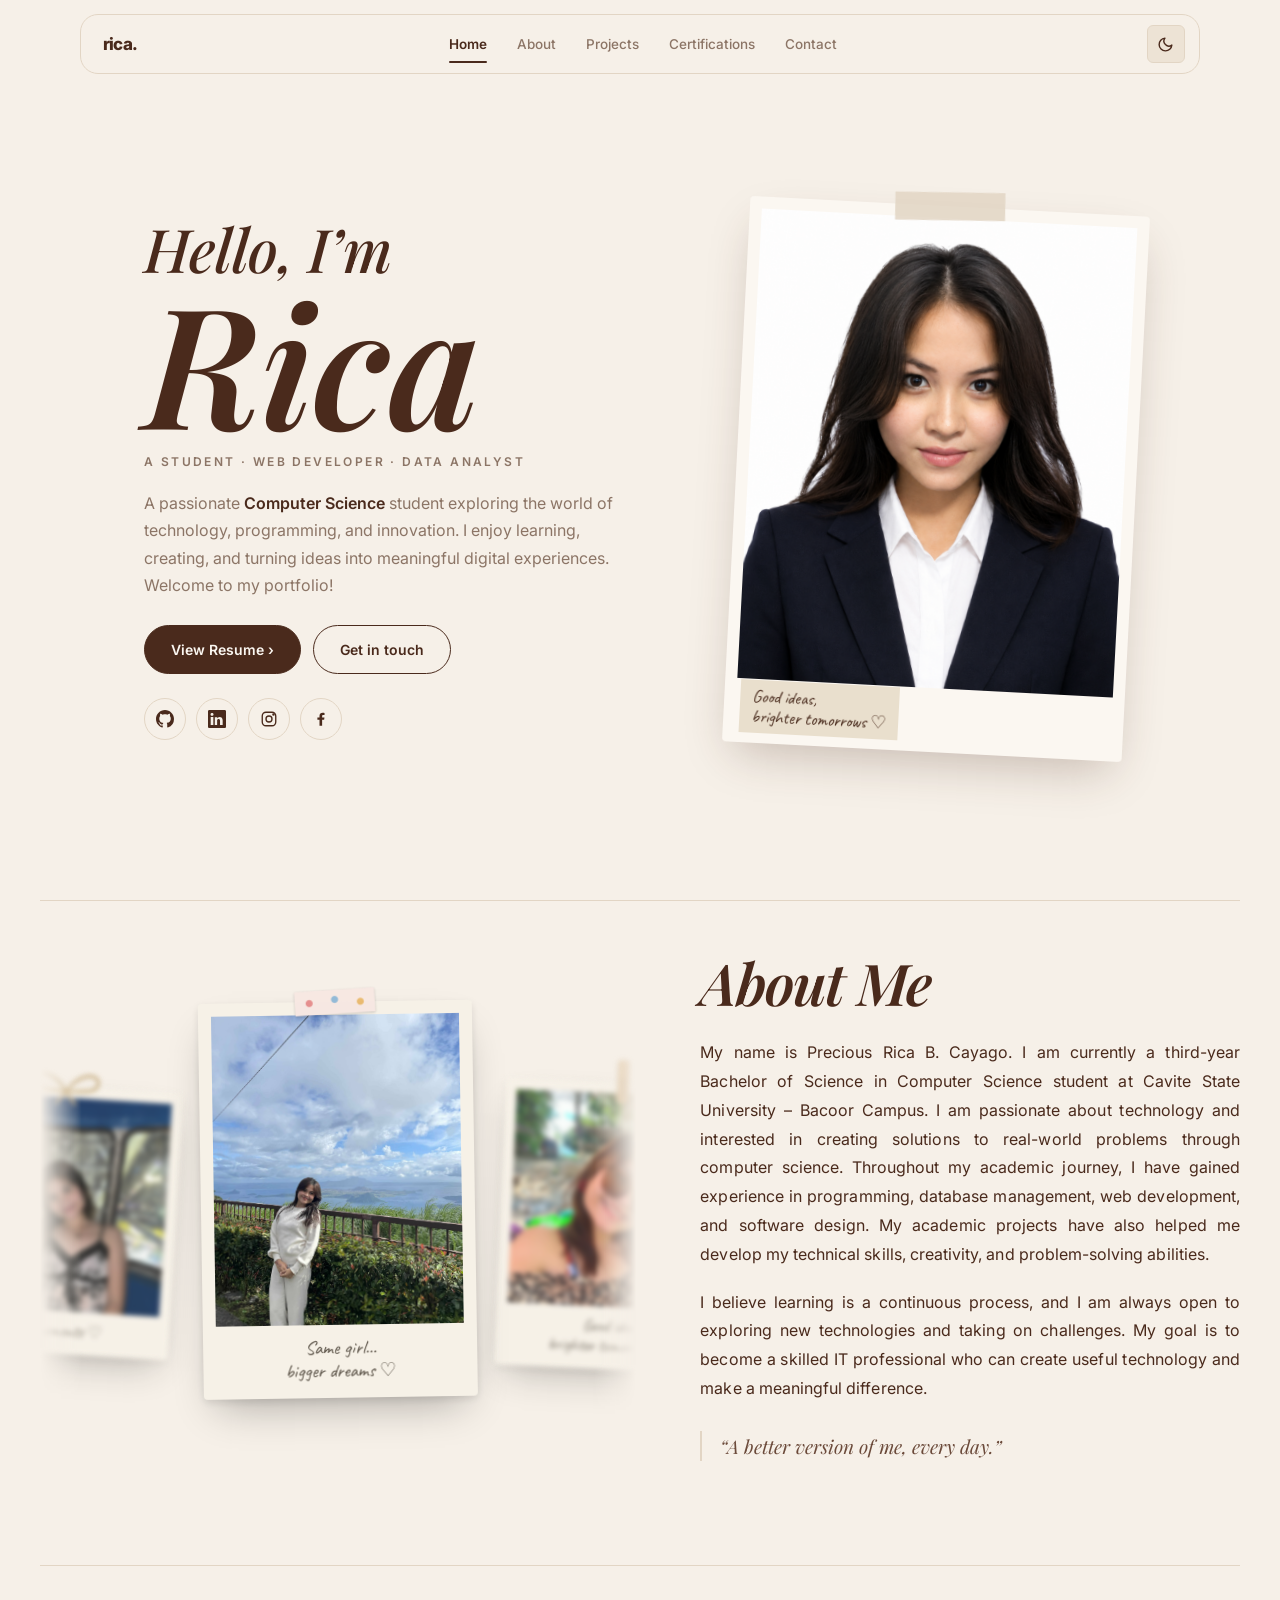
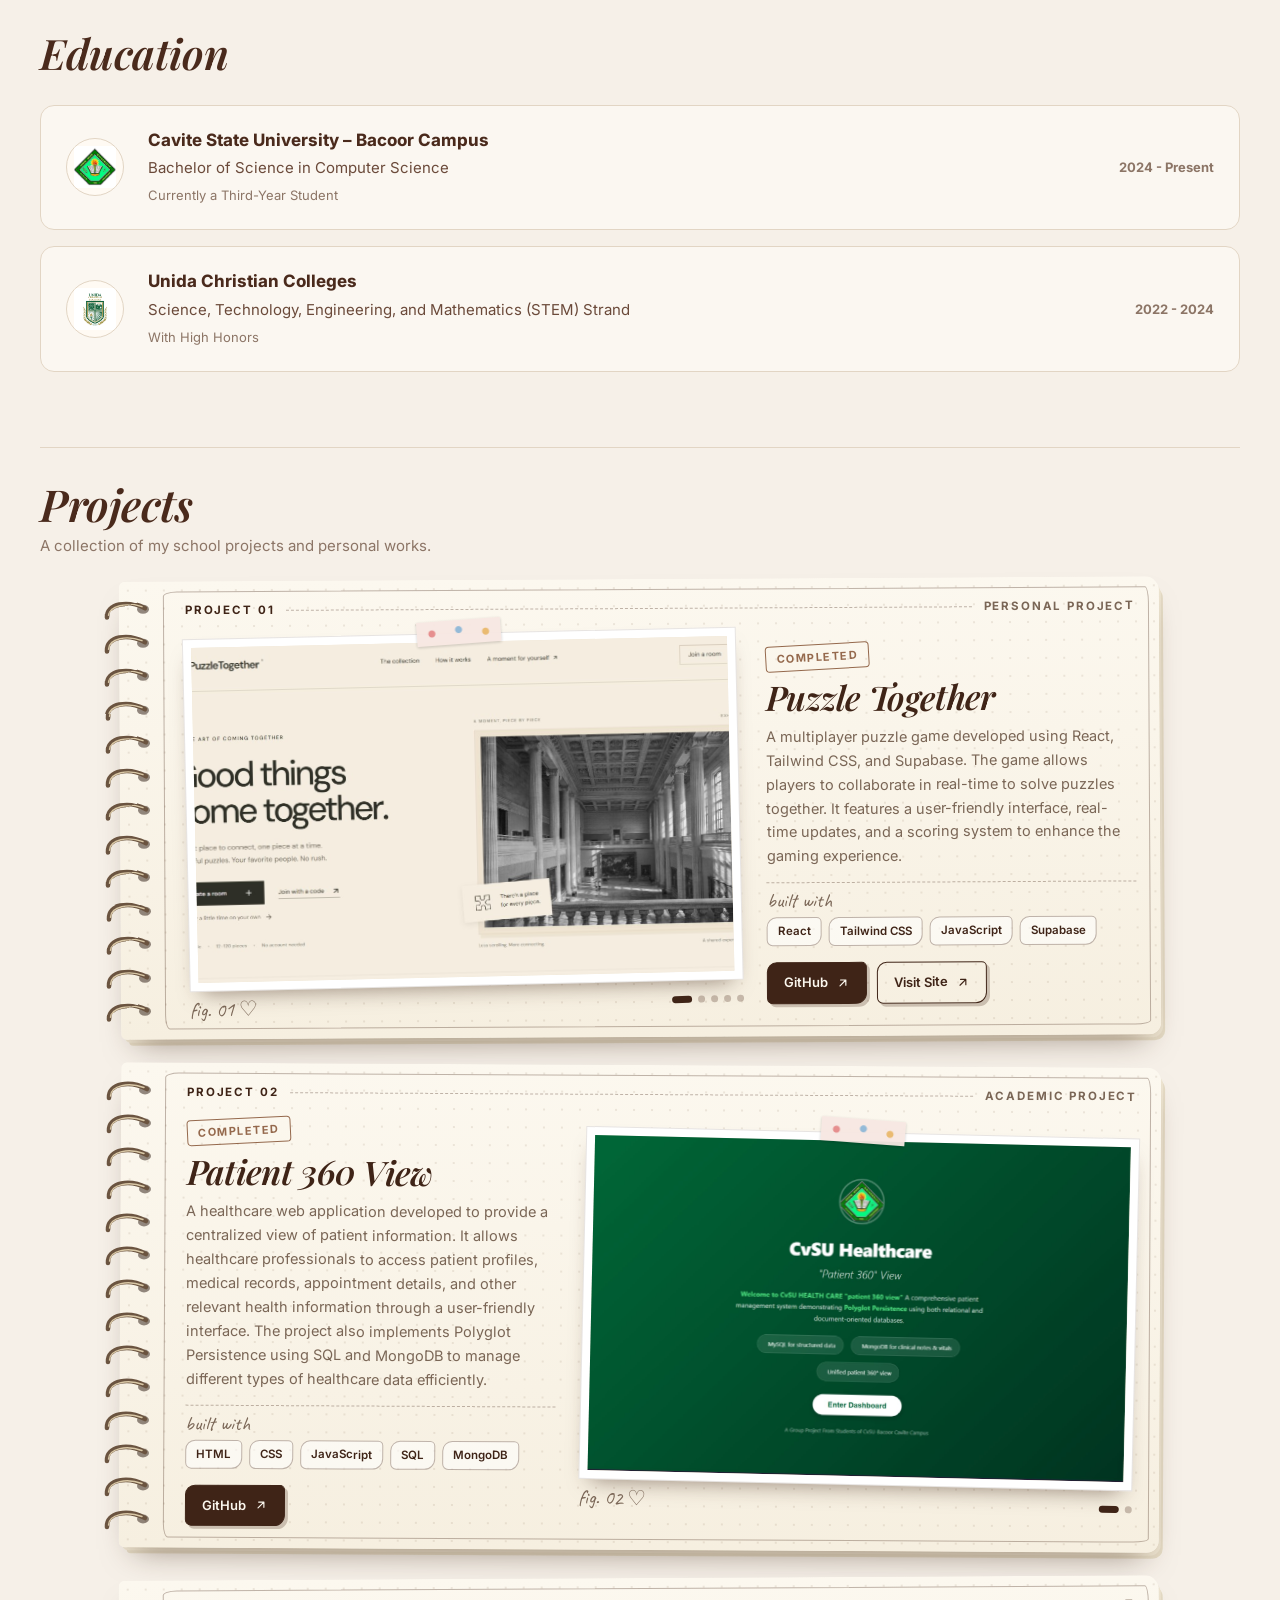
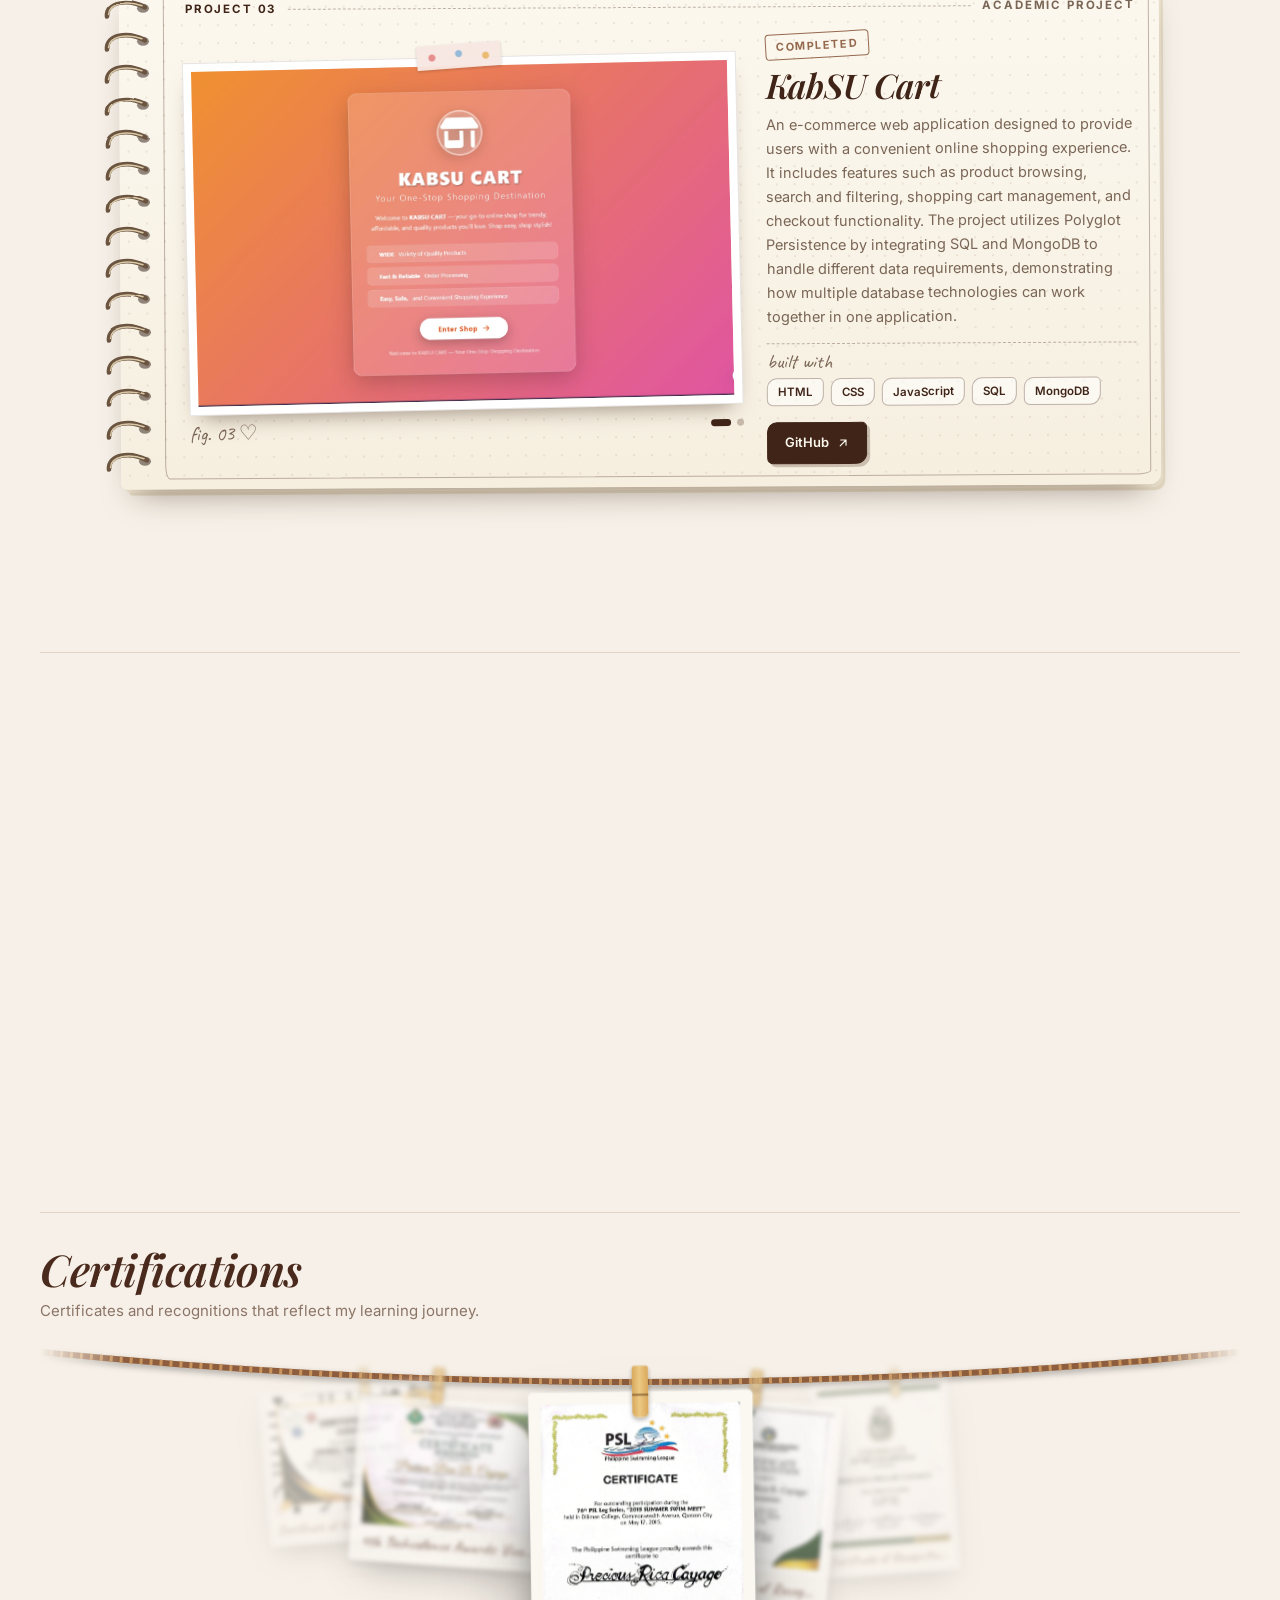
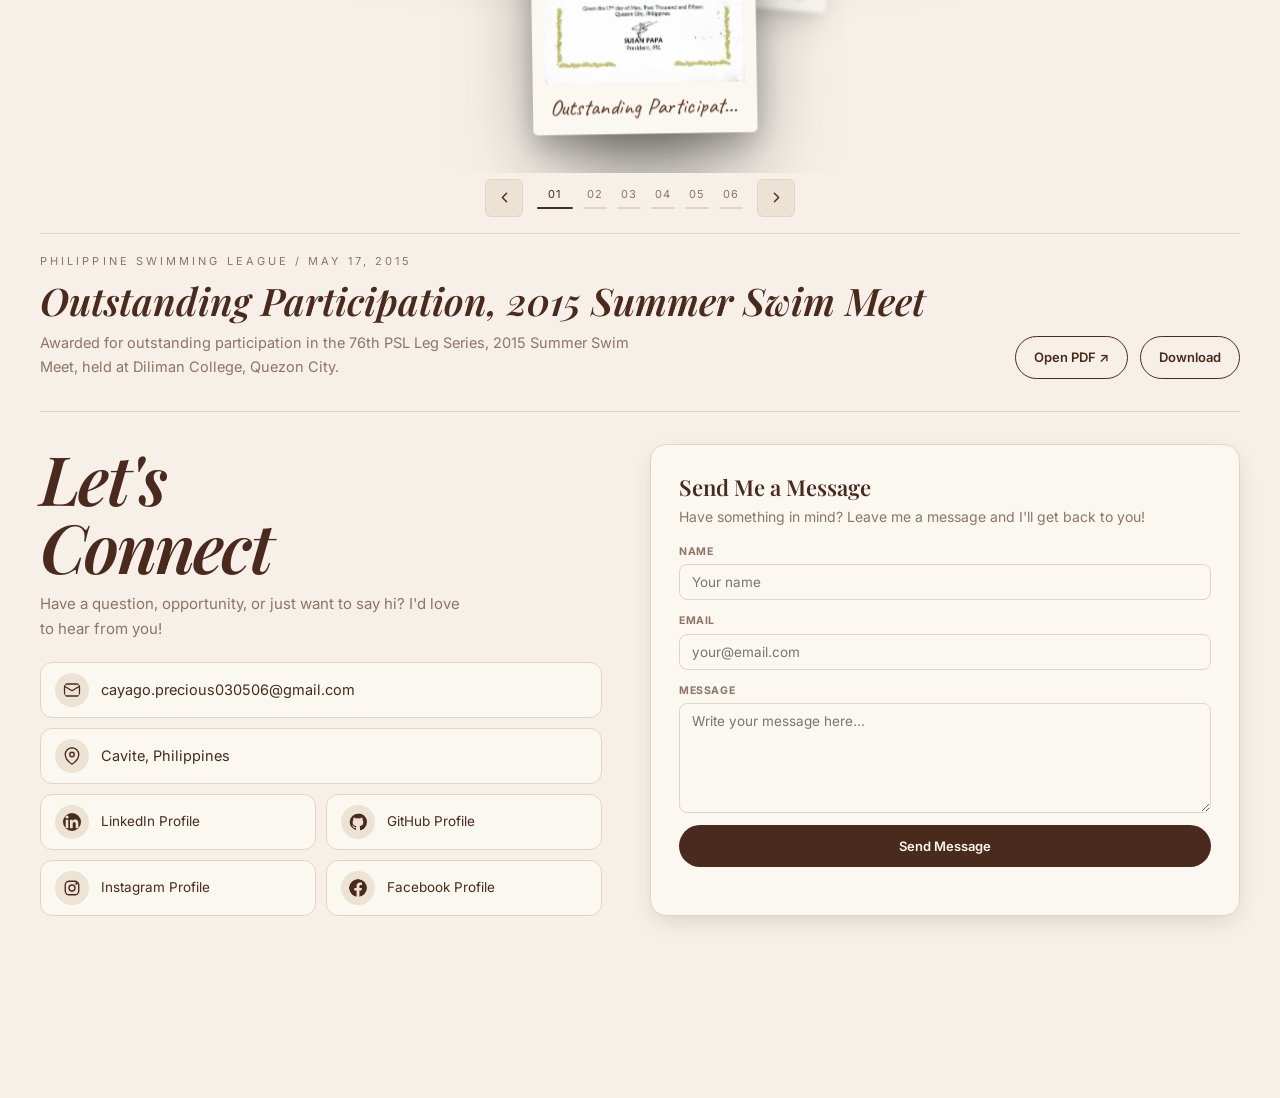
==== commit 40bf4c06: "Finalize my Portfolio Website" ====
--- a/index.html
+++ b/index.html
@@ -3,7 +3,7 @@
   <head>
     <meta charset="UTF-8">
     <meta name="viewport" content="width=device-width, initial-scale=1.0, viewport-fit=cover">
-    <title>Rica — Portfolio</title>
+    <title>Rica Cayago— Web Developer & Data Analyst</title>
     <meta name="description" content="Portfolio of Rica">
     <script>
       (function(){try{document.documentElement.setAttribute('data-theme',localStorage.getItem('theme')||'light');}catch(e){}})();
@@ -15,10 +15,12 @@
     <link rel="stylesheet" href="css/variables.css">
     <link rel="stylesheet" href="css/style.css">
     <link rel="stylesheet" href="css/theme.css">
-    <link rel="stylesheet" href="css/responsive.css">
     <link rel="stylesheet" href="css/about.css">
     <link rel="stylesheet" href="css/education.css">
     <link rel="stylesheet" href="css/certifications.css">
+    <link rel="stylesheet" href="css/projects.css">
+    <link rel="stylesheet" href="css/tech.css">
+    <link rel="stylesheet" href="css/responsive.css">
     <link rel="icon" type="image/png" href="assets/images/profile/RICA_FormalPicture.png">
   </head>
   <body>
@@ -65,36 +67,77 @@
               programming, and innovation. I enjoy learning, creating, and turning ideas 
               into meaningful digital experiences. Welcome to my portfolio!</p>
           <div class="landing-actions">
-            <a href="/projects" class="landing-btn">View my work</a>
-            <a href="/contact" class="landing-btn ghost">Get in touch</a>
+              <a href="assets/pdf/resume.pdf"
+                class="landing-btn"
+                target="_blank"
+                rel="noopener noreferrer">
+                  View Resume <span class="landing-arrow">›</span>
+              </a>
+              <a href="/contact" class="landing-btn ghost">Get in touch</a>
           </div>
           <div class="landing-socials">
-            <a href="https://github.com" target="_blank" rel="noopener" aria-label="GitHub"><svg viewBox="0 0 16 16" fill="currentColor"><path d="M8 0C3.58 0 0 3.58 0 8c0 3.54 2.29 6.53 5.47 7.59.4.07.55-.17.55-.38 0-.19-.01-.82-.01-1.49-2.01.37-2.53-.49-2.69-.94-.09-.23-.48-.94-.82-1.13-.28-.15-.68-.52-.01-.53.63-.01 1.08.58 1.23.82.72 1.21 1.87.87 2.33.66.07-.52.28-.87.51-1.07-1.78-.2-3.64-.89-3.64-3.95 0-.87.31-1.59.82-2.15-.08-.2-.36-1.02.08-2.12 0 0 .67-.21 2.2.82.64-.18 1.32-.27 2-.27.68 0 1.36.09 2 .27 1.53-1.04 2.2-.82 2.2-.82.44 1.1.16 1.92.08 2.12.51.56.82 1.27.82 2.15 0 3.07-1.87 3.75-3.65 3.95.29.25.54.73.54 1.48 0 1.07-.01 1.93-.01 2.2 0 .21.15.46.55.38A8.01 8.01 0 0 0 16 8c0-4.42-3.58-8-8-8Z"/></svg></a>
-            <a href="https://www.linkedin.com" target="_blank" rel="noopener" aria-label="LinkedIn"><svg viewBox="0 0 16 16" fill="currentColor"><path d="M0 1.15C0 .52.53 0 1.19 0h13.62C15.47 0 16 .52 16 1.15v13.7c0 .64-.53 1.15-1.19 1.15H1.19C.53 16 0 15.49 0 14.85V1.15ZM4.75 13.4V6.16H2.4v7.24h2.35Zm-1.17-8.22c.82 0 1.33-.54 1.33-1.22-.01-.7-.51-1.22-1.31-1.22-.8 0-1.33.53-1.33 1.22 0 .68.51 1.22 1.3 1.22h.01Zm4.53 8.22v-4.04c0-.22.02-.43.08-.59.18-.43.58-.88 1.26-.88.89 0 1.24.68 1.24 1.67v3.84h2.35V9.4c0-2.17-1.16-3.18-2.71-3.18-1.25 0-1.8.7-2.11 1.18h.02v-1H6.06c.03.66 0 7 0 7h2.05Z"/></svg></a>
-          </div>
+            <!-- GitHub -->
+            <a href="https://github.com/cayagoprecious030506-pixel"
+              target="_blank" rel="noopener" aria-label="GitHub">
+                <svg viewBox="0 0 16 16" fill="currentColor">
+                    <path d="M8 0C3.58 0 0 3.58 0 8c0 3.54 2.29 6.53 5.47 7.59.4.07.55-.17.55-.38 0-.19-.01-.82-.01-1.49-2.01.37-2.53-.49-2.69-.94-.09-.23-.48-.94-.82-1.13-.28-.15-.68-.52-.01-.53.63-.01 1.08.58 1.23.82.72 1.21 1.87.87 2.33.66.07-.52.28-.87.51-1.07-1.78-.2-3.64-.89-3.64-3.95 0-.87.31-1.59.82-2.15-.08-.2-.36-1.02.08-2.12 0 0 .67-.21 2.2.82.64-.18 1.32-.27 2-.27.68 0 1.36.09 2 .27 1.53-1.04 2.2-.82 2.2-.82.44 1.1.16 1.92.08 2.12.51.56.82 1.27.82 2.15 0 3.07-1.87 3.75-3.65 3.95.29.25.54.73.54 1.48 0 1.07-.01 1.93-.01 2.2 0 .21.15.46.55.38A8.01 8.01 0 0 0 16 8c0-4.42-3.58-8-8-8Z"/>
+                </svg>
+            </a>
+
+            <!-- LinkedIn -->
+            <a href="https://www.linkedin.com/in/precious-rica-cayago-298a5b44a/"
+              target="_blank" rel="noopener" aria-label="LinkedIn">
+                <svg viewBox="0 0 16 16" fill="currentColor">
+                  <path d="M0 1.15C0 .52.53 0 1.19 0h13.62C15.47 0 16 .52 16 1.15v13.7c0 .64-.53 1.15-1.19 1.15H1.19C.53 16 0 15.49 0 14.85V1.15ZM4.75 13.4V6.16H2.4v7.24h2.35Zm-1.17-8.22c.82 0 1.33-.54 1.33-1.22-.01-.7-.51-1.22-1.31-1.22-.8 0-1.33.53-1.33 1.22 0 .68.51 1.22 1.3 1.22h.01Zm4.53 8.22v-4.04c0-.22.02-.43.08-.59.18-.43.58-.88 1.26-.88.89 0 1.24.68 1.24 1.67v3.84h2.35V9.4c0-2.17-1.16-3.18-2.71-3.18-1.25 0-1.8.7-2.11 1.18h.02v-1H6.06c.03.66 0 7 0 7h2.05Z"/>
+                </svg>
+            </a>
+
+            <!-- Instagram -->
+            <a href="https://www.instagram.com/ricxuh_"
+              target="_blank" rel="noopener" aria-label="Instagram">
+                <svg viewBox="0 0 24 24" fill="none"
+                    stroke="currentColor" stroke-width="1.8"
+                    stroke-linecap="round" stroke-linejoin="round">
+                    <rect x="3" y="3" width="18" height="18" rx="5"/>
+                    <circle cx="12" cy="12" r="4"/>
+                    <circle cx="18" cy="6" r="0.8" fill="currentColor"/>
+                </svg>
+            </a>
+
+            <!-- Facebook -->
+            <a href="https://www.facebook.com/share/1VuFTNMAYx/"
+              target="_blank" rel="noopener" aria-label="Facebook">
+                <svg viewBox="0 0 24 24" fill="currentColor">
+                    <path d="M13.5 21v-8h2.7l.4-3h-3.1V8.1c0-.9.3-1.5 1.6-1.5h1.6V3.9c-.8-.1-1.6-.2-2.5-.2-2.5 0-4.2 1.5-4.2 4.3V10H7.2v3h2.8v8h3.5z"/>
+                </svg>
+            </a>
+
+        </div>
         </div>
                 
         <div class="landing-portrait">
-          <div class="portrait-circle"></div>
-
-          <img
-            src="assets/images/profile/RICA_FormalPicture.png"
-            alt="Portrait of Rica"
-            class="portrait-image"
-          />
-
-          <video
-            class="portrait-video"
-            src="assets/videos/video.mp4"
-            muted
-            loop
-            playsinline
-            preload="metadata"
-          ></video>
-
-          <p class="script portrait-note">
-            Good ideas,<br>brighter tomorrows ♡
-          </p>
+            <div class="portrait-circle"></div>
+
+            <div class="portrait-media">
+                <img
+                    src="assets/images/profile/RICA_FormalPicture.png"
+                    alt="Portrait of Rica"
+                    class="portrait-image"
+                />
+
+                <video
+                    class="portrait-video"
+                    src="assets/videos/vid.mp4"
+                    muted
+                    loop
+                    playsinline
+                    preload="metadata"
+                ></video>
+            </div>
+
+            <p class="script portrait-note">
+                Good ideas,<br>brighter tomorrows ♡
+            </p>
         </div>
 
       </div>
@@ -141,12 +184,11 @@
           </div>
  
           <div class="about-narrative">
-              <p class="eyebrow">More Than Just a Name</p>
               <h2 class="section-title">
                   About Me
               </h2>
               <p>
-                  I am currently a third-year Bachelor of Science in Computer Science student at 
+                  My name is Precious Rica B. Cayago. I am currently a third-year Bachelor of Science in Computer Science student at 
                   Cavite State University – Bacoor Campus. I am passionate about technology and interested in 
                   creating solutions to real-world problems through computer science. Throughout my academic journey, 
                   I have gained experience in programming, database management, web development, and software design. 
@@ -170,71 +212,88 @@
       </section>
 
       <section class="section education-section" id="education">
-        <div class="education-inner">
-            <div class="section-head">
-                <p class="eyebrow">My Academic Journey</p>
-                <h2 class="section-title">Education</h2>
-            </div>
-
-            <div class="education-list">
-
-                <!-- COLLEGE -->
-                <article class="education-card">
-                    <div class="education-logo">
-                        <img src="assets/logo/cvsu-logo.jpg"
-                            alt="Cavite State University Logo">
-                    </div>
-                    <div class="education-details">
-                        <h3>Cavite State University – Bacoor Campus</h3>
-                        <p class="education-degree">
-                            Bachelor of Science in Computer Science
-                        </p>
-                        <p class="education-achievement">
-                            Currently a Third-Year Student
-                        </p>
-                    </div>
-                    <div class="education-period">
-                        2024 - Present
-                    </div>
-                </article>
-
-                <article class="education-card">
-                    <div class="education-logo">
-                        <img src="assets/logo/unida-logo.png"
-                            alt="Unida Christian Colleges Logo">
-                    </div>
-                    <div class="education-details">
-                        <h3>Unida Christian Colleges</h3>
-                        <p class="education-degree">
-                            Science, Technology, Engineering, and Mathematics (STEM) Strand
-                        </p>
-                        <p class="education-achievement">
-                            With Highest Honors
-                        </p>
-                    </div>
-                    <div class="education-period">
-                        2022 - 2024
-                    </div>
-                </article>
-
-            </div>
-
-        </div>
-
-    </section>
-      
+          <div class="education-inner">
+              <div class="section-head">
+                  <h2 class="section-title">Education</h2>
+              </div>
+
+              <div class="education-list">
+
+                  <!-- COLLEGE -->
+                  <article class="education-card">
+                      <div class="education-logo">
+                          <img src="assets/logo/cvsu-logo.jpg"
+                              alt="Cavite State University Logo">
+                      </div>
+                      <div class="education-details">
+                          <h3>Cavite State University – Bacoor Campus</h3>
+                          <p class="education-degree">
+                              Bachelor of Science in Computer Science
+                          </p>
+                          <p class="education-achievement">
+                              Currently a Third-Year Student
+                          </p>
+                      </div>
+                      <div class="education-period">
+                          2024 - Present
+                      </div>
+                  </article>
+
+                  <article class="education-card">
+                      <div class="education-logo">
+                          <img src="assets/logo/unida-logo.png"
+                              alt="Unida Christian Colleges Logo">
+                      </div>
+                      <div class="education-details">
+                          <h3>Unida Christian Colleges</h3>
+                          <p class="education-degree">
+                              Science, Technology, Engineering, and Mathematics (STEM) Strand
+                          </p>
+                          <p class="education-achievement">
+                              With High Honors
+                          </p>
+                      </div>
+                      <div class="education-period">
+                          2022 - 2024
+                      </div>
+                  </article>
+              </div>
+          </div>
+      </section>
+        
       <section class="section" id="projects">
         <div class="section-head">
-          <p class="eyebrow">My work</p>
           <h2 class="section-title">Projects</h2>
           <p class="section-intro">A collection of my school projects and personal works.</p>
         </div>
-        <div class="card-grid" id="projectGrid"></div>
+
+        <!-- filled by js/projects.js; data-limit = max projects shown here -->
+        <div class="sk-list" id="projectList" data-projects data-limit="3"></div>
+
+        <div class="sk-more-row" id="projMore" hidden>
+          <p class="sk-more-note" id="projMoreNote"></p>
+          <a href="all-projects.html" class="sk-more">
+            View All Projects
+            <svg viewBox="0 0 24 24" fill="none" stroke="currentColor" stroke-width="2" stroke-linecap="round" stroke-linejoin="round" aria-hidden="true"><path d="M5 12h14M13 6l6 6-6 6"/></svg>
+          </a>
+        </div>
       </section>
+
+      <section class="section" id="technologies">
+        <div class="section-head">
+          <h2 class="section-title">Tools &amp; Technologies</h2>
+          <p class="section-intro">Languages, frameworks, and tools I use to bring my ideas to life.</p>
+        </div>
+
+        <div class="tech-page" id="techBoard" data-tech>
+          <span class="tech-tape" aria-hidden="true"></span>
+          <!-- rows are built from data/technologies.json -->
+        </div>
+      </section>
+
 
       <section class="section" id="certifications">
         <div class="section-head">
-          <p class="eyebrow">Achievements</p>
           <h2 class="section-title">Certifications</h2>
           <p class="section-intro">Certificates and recognitions that reflect my learning journey.</p>
         </div>
@@ -246,7 +305,7 @@
 
           <!-- milestone selector -->
           <div class="cert-controls">
-            <span class="cert-hint">Select a milestone</span>
+            <span class="cert-hint"></span>
 
             <div class="cert-pager">
               <button type="button" class="icon-btn" id="certPrev" aria-label="Previous certificate">
@@ -257,8 +316,6 @@
                 <svg viewBox="0 0 24 24" fill="none" stroke="currentColor" stroke-width="2" stroke-linecap="round" stroke-linejoin="round"><path d="m9 18 6-6-6-6"/></svg>
               </button>
             </div>
-
-            <span class="cert-hint cert-hint-keys">← / → to browse</span>
           </div>
 
           <!-- details of the selected certificate -->
@@ -278,33 +335,172 @@
       </section>
 
       <section class="section" id="contact">
-        <div class="contact-grid">
-          <div>
-            <p class="eyebrow">Get in touch</p>
-            <h2 class="contact-statement">Let’s<br>Connect</h2>
-            <p class="section-intro">Have a question, opportunity, or just want to say hi? I’d love to hear from you!</p>
-            <ul class="contact-list">
-              <li><svg viewBox="0 0 24 24" fill="none" stroke="currentColor" stroke-width="1.8" stroke-linecap="round" stroke-linejoin="round"><rect x="2" y="4" width="20" height="16" rx="2"/><path d="m22 7-10 6L2 7"/></svg><a href="mailto:your-email@gmail.com">your-email@gmail.com</a></li>
-              <li><svg viewBox="0 0 24 24" fill="none" stroke="currentColor" stroke-width="1.8" stroke-linecap="round" stroke-linejoin="round"><path d="M21 10c0 7-9 13-9 13S3 17 3 10a9 9 0 0 1 18 0z"/><circle cx="12" cy="10" r="3"/></svg><span>Manila, Philippines</span></li>
-              <li><svg viewBox="0 0 16 16" fill="currentColor"><path d="M0 1.15C0 .52.53 0 1.19 0h13.62C15.47 0 16 .52 16 1.15v13.7c0 .64-.53 1.15-1.19 1.15H1.19C.53 16 0 15.49 0 14.85V1.15ZM4.75 13.4V6.16H2.4v7.24h2.35Zm-1.17-8.22c.82 0 1.33-.54 1.33-1.22-.01-.7-.51-1.22-1.31-1.22-.8 0-1.33.53-1.33 1.22 0 .68.51 1.22 1.3 1.22h.01Zm4.53 8.22v-4.04c0-.22.02-.43.08-.59.18-.43.58-.88 1.26-.88.89 0 1.24.68 1.24 1.67v3.84h2.35V9.4c0-2.17-1.16-3.18-2.71-3.18-1.25 0-1.8.7-2.11 1.18h.02v-1H6.06c.03.66 0 7 0 7h2.05Z"/></svg><a href="https://www.linkedin.com/in/your-profile" target="_blank" rel="noopener">linkedin.com/in/your-profile</a></li>
-              <li><svg viewBox="0 0 16 16" fill="currentColor"><path d="M8 0C3.58 0 0 3.58 0 8c0 3.54 2.29 6.53 5.47 7.59.4.07.55-.17.55-.38 0-.19-.01-.82-.01-1.49-2.01.37-2.53-.49-2.69-.94-.09-.23-.48-.94-.82-1.13-.28-.15-.68-.52-.01-.53.63-.01 1.08.58 1.23.82.72 1.21 1.87.87 2.33.66.07-.52.28-.87.51-1.07-1.78-.2-3.64-.89-3.64-3.95 0-.87.31-1.59.82-2.15-.08-.2-.36-1.02.08-2.12 0 0 .67-.21 2.2.82.64-.18 1.32-.27 2-.27.68 0 1.36.09 2 .27 1.53-1.04 2.2-.82 2.2-.82.44 1.1.16 1.92.08 2.12.51.56.82 1.27.82 2.15 0 3.07-1.87 3.75-3.65 3.95.29.25.54.73.54 1.48 0 1.07-.01 1.93-.01 2.2 0 .21.15.46.55.38A8.01 8.01 0 0 0 16 8c0-4.42-3.58-8-8-8Z"/></svg><a href="https://github.com/your-username" target="_blank" rel="noopener">github.com/your-username</a></li>
-            </ul>
-          </div>
-          <div class="form-wrap">
-            <h3>Send Me a Message</h3>
-            <form id="contactForm" class="contact-form">
-              <div class="field"><label for="name">Name</label><input type="text" id="name" name="name" autocomplete="name" required></div>
-              <div class="field"><label for="email">Email</label><input type="email" id="email" name="email" autocomplete="email" required></div>
-              <div class="field"><label for="message">Message</label><textarea id="message" name="message" rows="4" required></textarea></div>
-              <div><button type="submit" class="btn-dark">Send message</button><span class="form-status" id="formStatus" role="status" aria-live="polite"></span></div>
-            </form>
-          </div>
-        </div>
-        <p class="script contact-note">Same people.<br>Brighter conversations ♡</p>
+          <div class="contact-grid">
+
+              <!-- LEFT: CONTACT INFORMATION -->
+              <div class="contact-info">
+
+                  <h2 class="contact-statement">
+                      Let's<br>Connect
+                  </h2>
+
+                  <p class="section-intro">
+                      Have a question, opportunity, or just want to say hi?
+                      I'd love to hear from you!
+                  </p>
+
+                  <ul class="contact-list">
+
+                      <!-- EMAIL -->
+                      <li>
+                          <svg viewBox="0 0 24 24" fill="none"
+                              stroke="currentColor" stroke-width="1.8"
+                              stroke-linecap="round" stroke-linejoin="round">
+                              <rect x="2" y="4" width="20" height="16" rx="2"/>
+                              <path d="m22 7-10 6L2 7"/>
+                          </svg>
+
+                          <a href="mailto:cayago.precious030506@gmail.com">
+                              cayago.precious030506@gmail.com
+                          </a>
+                      </li>
+
+                      <!-- LOCATION -->
+                      <li>
+                          <svg viewBox="0 0 24 24" fill="none"
+                              stroke="currentColor" stroke-width="1.8"
+                              stroke-linecap="round" stroke-linejoin="round">
+                              <path d="M21 10c0 7-9 13-9 13S3 17 3 10a9 9 0 0 1 18 0z"/>
+                              <circle cx="12" cy="10" r="3"/>
+                          </svg>
+
+                          <span>Cavite, Philippines</span>
+                      </li>
+
+                      <!-- LINKEDIN -->
+                      <li>
+                          <svg viewBox="0 0 24 24" fill="currentColor">
+                              <path d="M20.45 20.45h-3.56v-5.57c0-1.33-.02-3.04-1.85-3.04-1.85 0-2.13 1.45-2.13 2.94v5.67H9.35V8.99h3.42v1.56h.05c.48-.9 1.64-1.85 3.38-1.85 3.61 0 4.28 2.38 4.28 5.48v6.27ZM5.34 7.43a2.06 2.06 0 1 1 0-4.12 2.06 2.06 0 0 1 0 4.12ZM7.12 20.45H3.56V8.99h3.56v11.46ZM22.23 0H1.77C.79 0 0 .77 0 1.73v20.54C0 23.23.79 24 1.77 24h20.46c.98 0 1.77-.77 1.77-1.73V1.73C24 .77 23.21 0 22.23 0Z"/>
+                          </svg>
+
+                          <a href="https://www.linkedin.com/in/precious-rica-cayago-298a5b44a/"
+                            target="_blank" rel="noopener noreferrer">
+                              LinkedIn Profile
+                          </a>
+                      </li>
+
+                      <!-- GITHUB -->
+                      <li>
+                          <svg viewBox="0 0 24 24" fill="currentColor">
+                              <path d="M12 .9a11.1 11.1 0 0 0-3.51 21.63c.55.1.76-.24.76-.54v-2.1c-3.1.67-3.75-1.32-3.75-1.32-.5-1.28-1.24-1.62-1.24-1.62-1.01-.69.08-.68.08-.68 1.12.08 1.71 1.15 1.71 1.15 1 .1.76 2.26 3.2 1.73.1-.72.39-1.22.7-1.5-2.48-.28-5.09-1.24-5.09-5.51 0-1.22.44-2.22 1.15-3-.12-.28-.5-1.42.11-2.96 0 0 .94-.3 3.05 1.15a10.6 10.6 0 0 1 5.55 0c2.12-1.44 3.05-1.15 3.05-1.15.61 1.54.23 2.68.12 2.96.71.78 1.14 1.78 1.14 3.01 0 4.28-2.61 5.22-5.1 5.5.4.35.75 1.02.75 2.07v3.07c0 .3.2.65.77.54A11.1 11.1 0 0 0 12 .9Z"/>
+                          </svg>
+
+                          <a href="https://github.com/cayagoprecious030506-pixel"
+                            target="_blank" rel="noopener noreferrer">
+                              GitHub Profile
+                          </a>
+                      </li>
+
+                      <!-- INSTAGRAM -->
+                      <li>
+                          <svg viewBox="0 0 24 24" fill="none"
+                              stroke="currentColor" stroke-width="1.8"
+                              stroke-linecap="round" stroke-linejoin="round">
+                              <rect x="3" y="3" width="18" height="18" rx="5"/>
+                              <circle cx="12" cy="12" r="4"/>
+                              <circle cx="18" cy="6" r=".8" fill="currentColor"/>
+                          </svg>
+
+                          <a href="https://www.instagram.com/ricxuh_"
+                            target="_blank" rel="noopener noreferrer">
+                              Instagram Profile
+                          </a>
+                      </li>
+
+                      <!-- FACEBOOK -->
+                      <li>
+                          <svg viewBox="0 0 24 24" fill="currentColor">
+                              <path d="M24 12a12 12 0 1 0-13.88 11.86v-8.4H7.08V12h3.04V9.36c0-3 1.79-4.66 4.52-4.66 1.31 0 2.68.24 2.68.24v2.95h-1.51c-1.49 0-1.95.92-1.95 1.87V12h3.32l-.53 3.46h-2.79v8.4A12 12 0 0 0 24 12Z"/>
+                          </svg>
+
+                          <a href="https://www.facebook.com/share/1VuFTNMAYx/"
+                            target="_blank" rel="noopener noreferrer">
+                              Facebook Profile
+                          </a>
+                      </li>
+
+                  </ul>
+              </div>
+
+
+              <!-- RIGHT: CONTACT FORM -->
+              <div class="form-wrap">
+
+                  <h3>Send Me a Message</h3>
+
+                  <p class="form-description">
+                      Have something in mind? Leave me a message and I'll get back to you!
+                  </p>
+
+                  <form id="contactForm" class="contact-form">
+
+                      <div class="field">
+                          <label for="name">Name</label>
+                          <input
+                              type="text"
+                              id="name"
+                              name="name"
+                              placeholder="Your name"
+                              autocomplete="name"
+                              required
+                          >
+                      </div>
+
+                      <div class="field">
+                          <label for="email">Email</label>
+                          <input
+                              type="email"
+                              id="email"
+                              name="email"
+                              placeholder="your@email.com"
+                              autocomplete="email"
+                              required
+                          >
+                      </div>
+
+                      <div class="field">
+                          <label for="message">Message</label>
+                          <textarea
+                              id="message"
+                              name="message"
+                              rows="5"
+                              placeholder="Write your message here..."
+                              required
+                          ></textarea>
+                      </div>
+
+                      <button type="submit" class="btn-dark" id="submitBtn">
+                          <span id="submitText">Send Message</span>
+                      </button>
+
+                      <span
+                          class="form-status"
+                          id="formStatus"
+                          role="status"
+                          aria-live="polite"
+                      ></span>
+                  </form>
+              </div>
+          </div>
+          <p class="script contact-note">
+              Same people.<br>
+              Brighter conversations ♡
+          </p>
       </section>
 
+
       <footer class="footer">
-        <em>&ldquo;Your favorite quote here.&rdquo;</em>
+        <em>&ldquo;The best way to predict the future is to create it.&rdquo;</em>
         <span>&copy; <span id="currentYear"></span> Rica. All rights reserved.</span>
       </footer>
     </main>
@@ -316,5 +512,6 @@
     <script src="js/contact.js"></script>
     <script src="js/about.js"></script>
     <script src="js/certifications.js"></script>
+    <script src="js/tech.js"></script>
   </body>
   </html>
--- a/css/style.css
+++ b/css/style.css
@@ -152,6 +152,7 @@
 
 .mobile-toggle span {
     display: block;
+    width: 18px;
     height: 2px;
 
     background: var(--ink);
@@ -228,37 +229,121 @@
     gap: 56px;
 }
 
+/* =====================================================
+   HERO PORTRAIT — IMAGE / VIDEO HOVER
+===================================================== */
+
 .landing-portrait {
-    order: -1;
+    position: relative;
 
     width: 100%;
     max-width: 380px;
-    aspect-ratio: 4 / 5;
+    justify-self: center;
 
     overflow: hidden;
 
     background: var(--bg-secondary);
     border: 1px solid var(--border);
-    border-radius: 28px;
+    border-radius: 6px;
+
+    box-shadow: var(--shadow-lg);
 
     transition:
         transform 0.45s cubic-bezier(.16, 1, .3, 1),
         box-shadow 0.45s;
 }
 
-.landing-portrait img {
+/* Image and video container */
+.portrait-media {
+    position: relative;
+
+    width: 100%;
+    aspect-ratio: 4 / 5;
+
+    overflow: hidden;
+    background: #1c1715;
+}
+
+/* Shared image and video positioning */
+.portrait-image,
+.portrait-video {
+    position: absolute;
+    inset: 0;
+
     width: 100%;
     height: 100%;
 
     object-fit: cover;
-    object-position: top center;
-}
-
+
+    /* Focus on the lower portion of the video */
+    object-position: center 75%;
+
+    z-index: 2;
+    opacity: 0;
+    pointer-events: none;
+
+    transition:
+        opacity 0.45s ease,
+        transform 0.7s cubic-bezier(.16, 1, .3, 1);
+}
+
+/* Default state */
+.portrait-image {
+    z-index: 1;
+    opacity: 1;
+}
+
+/* Video stays hidden until hover */
+.portrait-video {
+    z-index: 2;
+    opacity: 0;
+    pointer-events: none;
+}
+
+/* Active video state */
+.landing-portrait.is-playing .portrait-video {
+    opacity: 1;
+}
+
+.landing-portrait.is-playing .portrait-image {
+    opacity: 0;
+}
+
+/* Subtle zoom on hover */
 @media (hover: hover) {
     .landing-portrait:hover {
         transform: translateY(-8px);
         box-shadow: var(--shadow-lg);
     }
+
+    .landing-portrait:hover .portrait-video,
+    .landing-portrait:hover .portrait-image {
+        transform: scale(1.025);
+    }
+}
+
+/* Handwritten caption */
+.portrait-note {
+    position: relative;
+    z-index: 3;
+
+    padding: 12px 18px 14px;
+    margin: 0;
+
+    background: var(--bg-secondary);
+
+    font-size: 19px;
+    line-height: 1.2;
+    color: var(--ink);
+}
+
+/* Accessibility */
+@media (prefers-reduced-motion: reduce) {
+    .landing-portrait,
+    .portrait-image,
+    .portrait-video {
+        transition: none;
+    }
 }
 
 .landing-title {
@@ -278,8 +363,8 @@
 .landing-name {
     display: block;
 
-    font-size: clamp(44px, 9vw, 92px);
-    overflow-wrap: anywhere;
+    font-size: clamp(40px, 6vw, 64px);
+    overflow-wrap: normal;
 }
 
 .landing-role {
@@ -367,19 +452,18 @@
     width: 100%;
     margin: 0 auto;
 
-    padding: 8px 40px 28px;
+    padding: 0 40px 20px;
 }
 
 .section {
-    padding: var(--section-pad) 0;
+    padding: clamp(24px, 3vw, 32px) 0;
 
     border-bottom: 1px solid var(--border);
 
-    scroll-margin-top: 30px;
 }
 
 .section-head {
-    margin-bottom: 30px;
+    margin-bottom: 20px;
 }
 
 .section-title {
@@ -391,7 +475,7 @@
 
 .section-intro {
     max-width: 620px;
-    margin-top: 10px;
+    margin-top: 6px;
 
     font-size: 15px;
     color: var(--muted);
@@ -401,6 +485,9 @@
 /* =====================================================
    ABOUT SECTION
 ===================================================== */
+#about {
+    border-top: 1px solid var(--border);
+}
 
 .about-grid {
     display: grid;
@@ -625,7 +712,7 @@
     grid-template-columns: 1.1fr 1fr;
 
     gap: 24px;
-    margin-top: 24px;
+    margin-top: 0;
 
     align-items: start;
 }
@@ -730,7 +817,7 @@
     outline: none;
 
     border-color: var(--ink);
-    box-shadow: 0 0 0 3px rgba(63, 181, 154, 0.25);
+    box-shadow: 0 0 0 3px rgba(154, 91, 60, 0.22);
 }
 
 .field textarea {
@@ -754,35 +841,126 @@
 }
 
 .form-status {
-    margin-left: 12px;
+    display: block;
+    margin: 12px 0 0;
 
     font-size: 13px;
     font-weight: 600;
-
-    color: #10b981;
-}
-
+    line-height: 1.6;
+}
+
+#contact .btn-dark:disabled {
+    opacity: 0.6;
+    cursor: not-allowed;
+}
 
 /* =====================================================
    FOOTER
 ===================================================== */
 
 .footer {
-    margin-top: 8px;
-    padding-top: 18px;
+    position: relative;
+    width: 100%;
+
+    margin-top: 0;
+    padding: 20px 0 24px;
 
     border-top: 1px solid var(--border);
 
     display: flex;
     justify-content: space-between;
+    align-items: center;
     flex-wrap: wrap;
 
-    gap: 10px;
+    gap: 12px;
 
     font-size: 12.5px;
     color: var(--muted);
+
+    visibility: visible;
+    opacity: 1;
 }
 
 .footer em {
+    font-family: var(--font-display);
     font-style: italic;
 }
+
+/* =====================================================
+   HERO VIDEO: zoom on the subject, fill the frame
+===================================================== */
+
+.landing-portrait{
+  --vid-zoom:1;      /* higher = closer on her (try 1.5 to 2.2) */
+  --vid-origin-y:100%; /* 100% = anchor at the bottom of the video */
+}
+
+.landing-portrait .portrait-media{
+  background:var(--card-bg,#fbf7f0);
+  overflow:hidden;
+}
+
+.landing-portrait .portrait-media .portrait-video{
+  position:absolute;
+  inset:0;
+  width:100%;
+  height:100%;
+  margin:0;
+  object-fit:cover;
+  object-position:50% 100%;
+  transform-origin:50% var(--vid-origin-y);
+  transform:scale(var(--vid-zoom));
+}
+
+@media (hover:hover){
+  .landing-portrait:hover .portrait-media .portrait-video{
+    transform:scale(calc(var(--vid-zoom) * 1.025));
+  }
+}
+
+@media (prefers-reduced-motion:reduce){
+  .landing-portrait .portrait-media .portrait-video{transform:scale(var(--vid-zoom))}
+}
+
+/* =====================================================
+   SCROLL FADE-IN
+===================================================== */
+
+/* page load: hero text and portrait fade up gently */
+@keyframes fadeUp {
+    from { opacity: 0; translate: 0 26px; }
+    to   { opacity: 1; translate: 0 0; }
+}
+
+.landing-copy > * {
+    animation: fadeUp 1.1s cubic-bezier(.22, .61, .36, 1) both;
+}
+.landing-copy > :nth-child(1) { animation-delay: .05s; }
+.landing-copy > :nth-child(2) { animation-delay: .17s; }
+.landing-copy > :nth-child(3) { animation-delay: .29s; }
+.landing-copy > :nth-child(4) { animation-delay: .41s; }
+.landing-copy > :nth-child(5) { animation-delay: .53s; }
+
+.landing-portrait {
+    animation: fadeUp 1.3s cubic-bezier(.22, .61, .36, 1) .25s both;
+}
+
+/* scrolling down: classes are added by js/reveal.js */
+html.js .reveal {
+    opacity: 0;
+    translate: 0 28px;
+    transition:
+        opacity 1.1s cubic-bezier(.22, .61, .36, 1) var(--rv-delay, 0s),
+        translate 1.1s cubic-bezier(.22, .61, .36, 1) var(--rv-delay, 0s);
+}
+
+html.js .reveal.is-in {
+    opacity: 1;
+    translate: 0 0;
+}
+
+@media (prefers-reduced-motion: reduce) {
+    .landing-copy > *,
+    .landing-portrait { animation: none; }
+}
+
--- a/css/theme.css
+++ b/css/theme.css
@@ -1,6 +1,7 @@
+
 /* =====================================================
    WARM EDITORIAL THEME
-   Loads after style.css, before responsive.css
+   Loads after style.css and before responsive.css
 ===================================================== */
 
 
@@ -10,11 +11,9 @@
 
 .eyebrow {
     margin-bottom: 14px;
-
     font-size: 11px;
     letter-spacing: 0.28em;
     text-transform: uppercase;
-
     color: var(--muted);
 }
 
@@ -22,7 +21,6 @@
     font-family: var(--font-script);
     font-size: 22px;
     line-height: 1.05;
-
     color: var(--muted);
 }
 
@@ -35,13 +33,13 @@
 }
 
 .section-title {
-    font-size: clamp(34px, 5vw, 52px);
+    font-size: clamp(30px, 4.4vw, 44px);
     line-height: 1.08;
 }
 
 
 /* =====================================================
-   NAVBAR (same layout, softer hover/click)
+   NAVBAR
 ===================================================== */
 
 .topnav {
@@ -51,14 +49,12 @@
 .nav-link {
     padding: 7px 12px;
     border-radius: var(--radius-sm);
-
     transition: var(--transition);
 }
 
 .nav-link:hover {
     background: var(--bg-secondary);
     color: var(--ink);
-
     transform: translateY(-1px);
 }
 
@@ -69,7 +65,6 @@
 .nav-link.active::after {
     left: 12px;
     bottom: -1px;
-
     width: calc(100% - 24px);
 }
 
@@ -116,7 +111,6 @@
 .landing-actions {
     display: flex;
     flex-wrap: wrap;
-
     gap: 12px;
 }
 
@@ -131,7 +125,11 @@
     border-color: var(--ink);
 }
 
-/* CHANGED: polaroid frame with tape, kept on the RIGHT */
+
+/* =====================================================
+   HERO PORTRAIT — POLAROID STYLE
+===================================================== */
+
 .landing-portrait {
     position: relative;
     order: 0;
@@ -150,9 +148,9 @@
     box-shadow: var(--shadow-lg);
 
     transform: rotate(3deg);
-}
-
-/* tape on top of the frame */
+    transition: transform 0.35s ease;
+}
+
 .landing-portrait::before {
     content: '';
 
@@ -169,7 +167,6 @@
     transform: translateX(-50%) rotate(-2deg);
 }
 
-/* the photo inside the frame */
 .landing-portrait .portrait-image {
     display: block;
 
@@ -181,26 +178,28 @@
     object-position: top center;
 }
 
-/* straighten the frame slightly on hover */
 @media (hover: hover) {
     .landing-portrait:hover {
         transform: rotate(0deg) translateY(-8px);
     }
 }
 
-/* hide the old circle backdrop */
 .landing-portrait .portrait-circle {
     display: none;
 }
 
-/* handwritten caption at the bottom of the frame */
 .landing-portrait .portrait-note {
-    left: 18px;
+    left: 16px;
     right: auto;
-    bottom: 14px;
+    bottom: 10px;
+
+    padding: 6px 12px;
+    font-size: 18px;
+    line-height: 1.15;
 
     text-align: left;
-    color: #5c3522;
+    background: #e9dfcd;
+    color: #4a2c1e;
 }
 
 .portrait-video {
@@ -242,12 +241,12 @@
 
 
 /* =====================================================
-   ABOUT (polaroid)
+   ABOUT — POLAROID
 ===================================================== */
 
 .about-grid {
     grid-template-columns: 0.8fr 1.2fr;
-    gap: 56px;
+    gap: 40px;
 }
 
 .polaroid {
@@ -282,6 +281,8 @@
 }
 
 .polaroid img {
+    display: block;
+
     width: 100%;
     aspect-ratio: 4 / 5;
 
@@ -366,7 +367,6 @@
 .card {
     border-radius: 12px;
     border-color: var(--border-subtle);
-
     box-shadow: var(--shadow-md);
 }
 
@@ -399,15 +399,12 @@
 
 .card-ext {
     flex-shrink: 0;
-
     color: var(--muted);
-
     transition: var(--transition);
 }
 
 .card-ext:hover {
     color: var(--ink);
-
     transform: translate(2px, -2px);
 }
 
@@ -424,81 +421,195 @@
 
 
 /* =====================================================
-   CONTACT
-===================================================== */
+   CONTACT — REFINED EDITORIAL DESIGN
+===================================================== */
+
+.contact-grid {
+    display: grid;
+    grid-template-columns: minmax(0, 1fr) minmax(0, 1.05fr);
+    align-items: center;
+    gap: clamp(24px, 4vw, 48px);
+    margin-top: 0;
+}
 
 .contact-statement {
-    font-size: clamp(48px, 8vw, 84px);
+    margin: 0;
+    font-size: clamp(44px, 6vw, 68px);
     line-height: 1;
-}
-
+    letter-spacing: -0.04em;
+}
+
+.contact-info .section-intro {
+    max-width: 420px;
+    margin-top: 12px;
+}
+
+/* contact links as small cards: email + location full width, socials 2 x 2 */
 .contact-list {
-    margin-top: 24px;
+    display: grid;
+    grid-template-columns: 1fr 1fr;
+    gap: 10px;
+    margin: 20px 0 0;
+    padding: 0;
+    list-style: none;
 }
 
 .contact-list li {
+    position: relative;
     display: flex;
     align-items: center;
 
-    gap: 14px;
-    padding: 7px 0;
-
+    min-width: 0;
+    gap: 12px;
+    padding: 10px 14px;
+
+    font-size: 13.5px;
+    line-height: 1.4;
+
+    background: var(--card-bg);
+    border: 1px solid var(--border);
+    border-radius: 12px;
+
+    transition: var(--transition);
+}
+
+.contact-list li:nth-child(-n + 2) {
+    grid-column: 1 / -1;
     font-size: 14.5px;
 }
 
+.contact-list li:hover {
+    border-color: var(--ink);
+    transform: translateY(-2px);
+    box-shadow: var(--shadow-md);
+}
+
 .contact-list svg {
-    width: 18px;
-    height: 18px;
-
+    box-sizing: border-box;
     flex-shrink: 0;
-}
-
-.contact-list a:hover {
-    text-decoration: underline;
-    text-underline-offset: 3px;
-}
+    width: 34px;
+    height: 34px;
+    padding: 8px;
+
+    border-radius: 50%;
+    background: var(--bg-secondary);
+}
+
+.contact-list a {
+    min-width: 0;
+    overflow-wrap: anywhere;
+}
+
+/* makes the whole card clickable */
+.contact-list a::after {
+    content: '';
+    position: absolute;
+    inset: 0;
+    border-radius: 12px;
+}
+
+
+/* CONTACT FORM */
 
 .form-wrap {
-    padding: 28px;
+    width: 100%;
+    min-width: 0;
+    padding: clamp(20px, 2.6vw, 28px);
 
     border-radius: 16px;
     box-shadow: var(--shadow-md);
 }
 
 .form-wrap h3 {
-    margin-bottom: 18px;
+    margin: 0 0 4px;
 
     font-family: var(--font-display);
     font-size: 22px;
     font-weight: 600;
+    line-height: 1.3;
     letter-spacing: 0;
     text-transform: none;
 
     color: var(--ink);
 }
 
+.form-description {
+    margin: 0 0 16px;
+    font-size: 14px;
+    line-height: 1.5;
+    color: var(--muted);
+}
+
+.field {
+    min-width: 0;
+}
+
 .field input,
 .field textarea {
+    box-sizing: border-box;
+    width: 100%;
+    max-width: 100%;
+
     border-radius: 8px;
     background: var(--card-bg);
 }
 
+.field textarea {
+    min-height: 110px;
+}
+
+.contact-form {
+    display: grid;
+    gap: 12px;
+}
+
 .contact-form .btn-dark {
     width: 100%;
-    padding: 14px;
-
+    padding: 13px 18px;
     border-radius: var(--radius-pill);
+    transition: var(--transition);
+}
+
+.contact-form .btn-dark:hover:not(:disabled) {
+    opacity: 0.88;
+    transform: translateY(-1px);
 }
 
 .form-status {
     display: block;
+    min-height: 0;
     margin: 8px 0 0;
+    line-height: 1.5;
 }
 
 .contact-note {
-    margin-top: 28px;
-
+    margin-top: 14px;
     text-align: right;
+}
+
+/* =====================================================
+   DESKTOP CONTACT SECTION
+===================================================== */
+
+@media (min-width: 861px) {
+
+    #contact {
+        display: flex;
+        flex-direction: column;
+        justify-content: flex-start;
+
+        min-height: auto;
+
+        padding-top: 32px;
+        padding-bottom: 28px;
+
+        border-bottom: 0;
+    }
+
+    #contact .contact-grid {
+        width: 100%;
+    }
+
 }
 
 
@@ -509,29 +620,3 @@
 .footer {
     font-family: var(--font-main);
 }
-
-
-/* =====================================================
-   RESPONSIVE
-===================================================== */
-
-@media (max-width: 860px) {
-
-    .landing-portrait {
-        order: -1;
-        justify-self: center;
-    }
-
-    .about-grid {
-        grid-template-columns: 1fr;
-    }
-
-    .polaroid {
-        justify-self: center;
-    }
-
-    .traits {
-        justify-content: center;
-    }
-
-}
--- a/css/about.css
+++ b/css/about.css
@@ -97,9 +97,10 @@
         rotate(var(--r));
 
     transition:
-        transform 0.65s cubic-bezier(.16, 1, .3, 1),
-        filter 0.65s ease,
-        opacity 0.65s ease;
+        transform 1s cubic-bezier(.16, 1, .3, 1),
+        filter 1s ease,
+        opacity 1s ease,
+        box-shadow .5s ease;
 
     will-change: transform, filter;
     cursor: pointer;
@@ -223,6 +224,38 @@
     filter: blur(4px);
 }
 
+/* =====================================================
+   HOVER EFFECTS
+===================================================== */
+
+#about .frame img {
+    transition: transform .8s cubic-bezier(.16, 1, .3, 1);
+}
+
+@media (hover: hover) {
+    /* selected photo: lifts, straightens, photo zooms slightly */
+    #about .frame.is-active:hover {
+        --dy: calc(var(--y, 0px) * .3 - 10px);
+        --s: 1.03;
+        --r: 0deg;
+
+        box-shadow:
+            0 26px 44px -14px rgba(0, 0, 0, .5),
+            0 4px 10px rgba(0, 0, 0, .14);
+    }
+
+    #about .frame.is-active:hover img {
+        transform: scale(1.06);
+    }
+
+    /* side photos: sharpen (already above), rise and grow a little */
+    #about .frame.is-prev:hover,
+    #about .frame.is-next:hover {
+        --dy: calc(var(--y, 0px) - 10px);
+        --s: .9;
+    }
+}
+
 /* Keyboard accessibility */
 #about .frame:focus-visible {
     outline: 2px solid var(--ink);
--- a/css/certifications.css
+++ b/css/certifications.css
@@ -207,32 +207,37 @@
    STATES (same idea as the About section)
 ===================================================== */
 
-/* selected: in front */
+/* selected: big, sharp, in front, with a stronger shadow */
 .cert-card.is-active {
     z-index: 5;
     filter: none;
     opacity: 1;
-}
-
-/* left / right neighbours */
+
+    box-shadow:
+        0 46px 80px -20px rgba(0, 0, 0, 0.55),
+        0 10px 24px rgba(0, 0, 0, 0.22),
+        0 0 0 1px rgba(255, 255, 255, 0.35);
+}
+
+/* left / right neighbours: smaller, softer, behind */
 .cert-card.is-prev,
 .cert-card.is-next {
     z-index: 3;
-    filter: blur(2px);
-    opacity: 0.88;
+    filter: blur(2.5px) saturate(0.85);
+    opacity: 0.72;
 }
 
 /* two steps away: faint */
 .cert-card.is-far {
     z-index: 2;
-    filter: blur(3.5px);
-    opacity: 0.4;
+    filter: blur(4px) saturate(0.8);
+    opacity: 0.32;
 }
 
 /* everything else: hidden */
 .cert-card.is-hidden {
     z-index: 1;
-    filter: blur(4px);
+    filter: blur(5px);
     opacity: 0;
     pointer-events: none;
 }
@@ -244,10 +249,10 @@
     .cert-card.is-next:hover,
     .cert-card.is-far:hover {
         --lift: -12;
-        --hs: 1.05;
+        --hs: 1.06;
         --rk: 0.35;
 
-        filter: blur(0);
+        filter: blur(0) saturate(1);
         opacity: 1;
 
         box-shadow:
@@ -256,8 +261,8 @@
     }
 
     .cert-card.is-active:hover {
-        --lift: -5;
-        --hs: 1.015;
+        --lift: -6;
+        --hs: 1.02;
     }
 
     .cert-card.is-active:hover .cert-view {
@@ -366,8 +371,8 @@
     justify-content: space-between;
 
     gap: 32px;
-    margin-top: 28px;
-    padding-top: 24px;
+    margin-top: 16px;
+    padding-top: 18px;
 
     border-top: 1px solid var(--border);
 }
--- a/css/projects.css
+++ b/css/projects.css
@@ -0,0 +1,188 @@
+/* PROJECTS: sketchbook pages */
+.sk-list{display:flex;flex-direction:column;gap:28px;max-width:1040px;margin:0 auto}
+
+/* one project = one sketchbook page */
+.sk-page{
+  --sk-ink:#3f2417;--sk-muted:#7a6656;--sk-line:rgba(74,44,30,.34);--rot:-.3deg;
+  position:relative;padding:20px 24px 22px 66px;color:var(--sk-ink);
+  background:
+    radial-gradient(rgba(122,94,66,.12) 1px,transparent 1.3px) 0 0/18px 18px,
+    linear-gradient(#fcf8ef,#f6efe0);
+  border-radius:6px 14px 12px 6px;
+  /* two thin sheets peeking out underneath */
+  box-shadow:0 18px 32px -16px rgba(60,35,20,.5),3px 4px 0 -1px #eee5d1,6px 8px 0 -2px #e5dbc5;
+  transform:rotate(var(--rot));
+  transition:transform .45s cubic-bezier(.16,1,.3,1),box-shadow .45s,opacity .6s;
+}
+.sk-page:nth-child(even){--rot:.3deg}
+
+/* hand-drawn imperfect border */
+.sk-page::before{
+  content:'';position:absolute;inset:10px 10px 10px 44px;z-index:0;pointer-events:none;
+  border:1.5px solid var(--sk-line);
+  border-radius:14px 4px 16px 5px / 5px 16px 4px 14px;
+}
+.sk-page > *{position:relative;z-index:1}
+
+/* SPIRAL COIL: rings are spaced to fit the page height, so none is ever cut off */
+.sk-page > .sk-coil{
+  position:absolute;z-index:3;left:-16px;top:12px;bottom:12px;width:56px;pointer-events:none;
+  background-image:url("data:image/svg+xml,%3Csvg xmlns='http://www.w3.org/2000/svg' width='56' height='32' viewBox='0 0 56 32'%3E%3Cellipse cx='40' cy='16' rx='6' ry='4.4' fill='%233b2a20' fill-opacity='.55'/%3E%3Cpath d='M4 24C3 9 25 6 42 15' fill='none' stroke='%236b5440' stroke-width='4.6' stroke-linecap='round'/%3E%3Cpath d='M5.5 22C6 11 24 8 39 13.5' fill='none' stroke='%23ecdcb8' stroke-width='1.4' stroke-linecap='round' stroke-opacity='.85'/%3E%3C/svg%3E");
+  background-size:56px 32px;
+  background-position:0 0;
+  background-repeat:no-repeat space; /* x: once, y: whole rings only, spread evenly */
+}
+
+/* top strip: PROJECT 01 ---- category */
+.sk-top{display:flex;align-items:center;gap:12px;margin-bottom:14px;
+  font-size:11.5px;font-weight:700;letter-spacing:.16em;text-transform:uppercase;color:var(--sk-muted)}
+.sk-num{color:var(--sk-ink);white-space:nowrap}
+.sk-rule{flex:1;min-width:20px;border-top:1.5px dashed var(--sk-line)}
+.sk-cat{white-space:nowrap}
+
+.sk-body{display:grid;grid-template-columns:minmax(0,1.2fr) minmax(0,.8fr);gap:26px;align-items:center}
+.sk-page:nth-child(even) .sk-body{grid-template-columns:minmax(0,.8fr) minmax(0,1.2fr)}
+.sk-page:nth-child(even) .sk-figure{order:2}
+
+/* taped photo */
+.sk-figure{position:relative;margin:0;transform:rotate(-1deg);transition:transform .45s cubic-bezier(.16,1,.3,1)}
+.sk-page:nth-child(even) .sk-figure{transform:rotate(1deg)}
+.sk-frame{padding:8px;background:#fff;border:1px solid rgba(60,35,20,.12);box-shadow:0 12px 22px -12px rgba(60,35,20,.55)}
+.sk-tape{
+  position:absolute;top:-13px;left:50%;z-index:5;width:84px;height:24px;
+  transform:translateX(-50%) rotate(-3deg);opacity:.95;
+  background:
+    radial-gradient(circle at 18% 50%,#e58a8a 3px,transparent 4px),
+    radial-gradient(circle at 50% 40%,#8fb7d6 3px,transparent 4px),
+    radial-gradient(circle at 82% 55%,#e9b86b 3px,transparent 4px),
+    #f7e7e2;
+  box-shadow:0 1px 3px rgba(0,0,0,.2);
+}
+.sk-page:nth-child(even) .sk-tape{transform:translateX(-50%) rotate(3deg)}
+
+/* photo window + slides (several photos per project) */
+.sk-shot{position:relative;aspect-ratio:16/10;overflow:hidden;background:#efe7d6}
+.sk-shot.is-empty{display:grid;place-items:center;border:1.5px dashed var(--sk-line);
+  font-family:'Caveat',cursive;font-size:22px;color:var(--sk-muted)}
+.sk-slide{
+  position:absolute;inset:0;opacity:0;
+  transition:opacity .7s ease,transform .8s cubic-bezier(.65,.05,.25,1);
+  will-change:transform,opacity;
+}
+.sk-slide[data-pos="active"]{opacity:1;transform:none;z-index:2}
+.sk-slide[data-pos="left"]{opacity:0;transform:translateX(-12%) scale(.97)}
+.sk-slide[data-pos="right"]{opacity:0;transform:translateX(12%) scale(.97)}
+.sk-slide[data-pos="hidden"]{opacity:0}
+.sk-slide img{display:block;width:100%;height:100%;object-fit:cover;object-position:top center;
+  transition:transform .7s cubic-bezier(.16,1,.3,1);-webkit-user-drag:none;user-select:none}
+.sk-missing{display:grid;place-items:center;width:100%;height:100%;
+  font-family:'Caveat',cursive;font-size:22px;color:var(--sk-muted)}
+
+/* photo arrows (only when a project has 2+ photos) */
+.sk-arrow{
+  position:absolute;top:50%;z-index:4;transform:translateY(-50%);
+  width:30px;height:30px;display:grid;place-items:center;padding:0;border-radius:50%;
+  color:var(--sk-ink);background:rgba(252,248,239,.92);border:1px solid rgba(60,35,20,.25);
+  cursor:pointer;opacity:0;transition:opacity .25s,background-color .2s;
+}
+.sk-arrow svg{width:16px;height:16px}
+.sk-arrow--prev{left:8px}
+.sk-arrow--next{right:8px}
+.sk-arrow:hover{background:#fff}
+.sk-shot:hover .sk-arrow,.sk-shot:focus-within .sk-arrow{opacity:1}
+@media (hover:none){.sk-arrow{opacity:.9}}
+
+/* caption row: note on the left, dots on the right */
+.sk-caption{display:flex;align-items:center;justify-content:center;gap:14px;margin-top:6px;min-height:24px}
+.sk-figure.is-multi .sk-caption{justify-content:space-between}
+.sk-note{margin:0;font-family:'Caveat',cursive;font-size:21px;line-height:1.1;color:var(--sk-muted)}
+.sk-dots{display:flex;align-items:center;gap:6px}
+.sk-dot{position:relative;width:7px;height:7px;padding:0;border:0;border-radius:50%;
+  background:rgba(74,44,30,.28);cursor:pointer;transition:width .25s,background-color .25s,border-radius .25s}
+.sk-dot::after{content:'';position:absolute;inset:-8px -3px}
+.sk-dot.is-active{width:20px;border-radius:6px;background:var(--sk-ink)}
+
+/* details */
+.sk-stamp{
+  display:inline-block;margin-bottom:8px;padding:3px 10px;transform:rotate(-3deg);
+  font-size:11px;font-weight:700;letter-spacing:.14em;text-transform:uppercase;
+  color:#8a5a3c;border:1.5px solid #8a5a3c;border-radius:4px;opacity:.9;
+}
+.sk-title{margin:0;font-family:'Playfair Display',serif;font-style:italic;font-weight:600;
+  font-size:clamp(24px,2.8vw,34px);letter-spacing:-.02em;line-height:1.15;color:var(--sk-ink)}
+.sk-summary{margin:8px 0 0;font-size:14.5px;line-height:1.65;color:var(--sk-muted)}
+.sk-divider{margin:14px 0 8px;border-top:1.5px dashed var(--sk-line)}
+.sk-label{margin:0 0 6px;font-family:'Caveat',cursive;font-size:20px;line-height:1;color:var(--sk-muted)}
+.sk-tags{display:flex;flex-wrap:wrap;gap:7px;margin:0;padding:0;list-style:none}
+.sk-tags li{padding:4px 10px;font-size:11.5px;font-weight:600;color:var(--sk-ink);
+  background:rgba(255,255,255,.55);border:1.2px solid var(--sk-line);border-radius:10px 5px 11px 6px}
+.sk-links{display:flex;flex-wrap:wrap;gap:10px;margin-top:16px}
+
+.sk-btn{
+  display:inline-flex;align-items:center;gap:8px;padding:9px 16px;
+  font-size:13px;font-weight:600;color:#fbf7ee;background:var(--sk-ink);
+  border:1.5px solid var(--sk-ink);border-radius:10px 5px 11px 6px;
+  box-shadow:3px 3px 0 rgba(74,44,30,.25);
+  transition:transform .2s,box-shadow .2s,background-color .2s;
+}
+.sk-btn svg{width:14px;height:14px}
+.sk-btn:hover{transform:translate(-1px,-1px);box-shadow:5px 5px 0 rgba(74,44,30,.25)}
+.sk-btn--ghost{color:var(--sk-ink);background:transparent}
+.sk-btn--ghost:hover{background:rgba(74,44,30,.07)}
+.sk-btn:focus-visible,.sk-more:focus-visible,.sk-arrow:focus-visible,.sk-dot:focus-visible{outline:2px solid #3fb59a;outline-offset:3px}
+
+/* View All Projects */
+.sk-more-row{display:flex;flex-direction:column;align-items:center;gap:12px;max-width:1040px; margin:28px auto 0;text-align:center}
+.sk-more-row[hidden]{display:none}
+.sk-more-note{margin:0;font-family:'Caveat',cursive;font-size:22px;color:var(--muted)}
+.sk-more{
+  display:inline-flex;align-items:center;gap:12px;padding:15px 30px;
+  font-size:15px;font-weight:700;color:var(--accent-contrast);background:var(--ink);
+  border:1.5px solid var(--ink);border-radius:14px 6px 15px 7px;
+  box-shadow:4px 4px 0 color-mix(in srgb,var(--ink) 25%,transparent);
+  transition:transform .25s,box-shadow .25s;
+}
+.sk-more svg{width:18px;height:18px;transition:transform .25s}
+.sk-more:hover{transform:translate(-2px,-2px);box-shadow:7px 7px 0 color-mix(in srgb,var(--ink) 25%,transparent)}
+.sk-more:hover svg{transform:translateX(4px)}
+
+/* scroll reveal (attribute is added by JS only) */
+.sk-page[data-reveal]{opacity:0;transform:translateY(24px) rotate(var(--rot))}
+.sk-page[data-reveal].is-in{opacity:1;transform:rotate(var(--rot))}
+
+@media (hover:hover){
+  .sk-page:hover,.sk-page[data-reveal].is-in:hover{
+    transform:translateY(-4px) rotate(0deg);
+    box-shadow:0 26px 40px -16px rgba(60,35,20,.55),3px 4px 0 -1px #eee5d1,6px 8px 0 -2px #e5dbc5;
+  }
+  .sk-page:hover .sk-figure{transform:rotate(0deg)}
+  .sk-page:hover .sk-slide img{transform:scale(1.04)}
+}
+
+/* dedicated page header */
+.sk-pagehead{max-width:1040px;margin:0 auto 36px}
+.sk-back{display:inline-block;margin-bottom:16px;font-size:13px;font-weight:600;color:var(--muted)}
+.sk-back:hover{color:var(--ink)}
+.sk-h1{font-size:clamp(34px,5.4vw,56px)}
+.sk-hand{margin:6px 0 0;font-family:'Caveat',cursive;font-size:26px;color:var(--muted)}
+.sk-pagewrap{padding-top:calc(var(--topbar-height) + var(--nav-gap) + 40px)}
+
+/* tablet + mobile */
+@media (max-width:820px){
+  .sk-list{gap:26px}
+  .sk-page{padding:18px 18px 20px 56px}
+  .sk-page::before{inset:8px 8px 8px 40px}
+  .sk-body,.sk-page:nth-child(even) .sk-body{grid-template-columns:minmax(0,1fr);gap:20px}
+  .sk-page:nth-child(even) .sk-figure{order:0}
+  .sk-cat{display:none}
+}
+@media (max-width:480px){
+  .sk-page{padding:16px 14px 18px 50px}
+  .sk-page::before{inset:7px 7px 7px 36px}
+  .sk-page > .sk-coil{left:-14px}
+  .sk-frame{padding:6px}
+  .sk-links .sk-btn{flex:1;justify-content:center}
+}
+@media (prefers-reduced-motion:reduce){
+  .sk-page,.sk-figure,.sk-slide,.sk-slide img,.sk-btn,.sk-more,.sk-more svg,.sk-dot{transition:none}
+}
--- a/css/tech.css
+++ b/css/tech.css
@@ -0,0 +1,90 @@
+/* TECHNOLOGIES: notebook page with scrolling tags */
+.tech-page{
+  --t-ink:#3f2417;--t-muted:#7a6656;--t-line:rgba(74,44,30,.34);
+  position:relative;max-width:1040px;margin:0 auto;padding:34px 14px 14px;color:var(--t-ink);
+  background:
+    radial-gradient(rgba(122,94,66,.12) 1px,transparent 1.3px) 0 0/18px 18px,
+    linear-gradient(#fcf8ef,#f6efe0);
+  border-radius:6px 14px 12px 6px;
+  box-shadow:0 18px 32px -16px rgba(60,35,20,.45),3px 4px 0 -1px #eee5d1,6px 8px 0 -2px #e5dbc5;
+}
+/* hand-drawn imperfect border */
+.tech-page::before{
+  content:'';position:absolute;inset:10px;pointer-events:none;
+  border:1.5px solid var(--t-line);
+  border-radius:14px 4px 16px 5px / 5px 16px 4px 14px;
+}
+.tech-tape{
+  position:absolute;top:-12px;left:42px;z-index:3;width:84px;height:24px;
+  transform:rotate(-4deg);opacity:.95;
+  background:
+    radial-gradient(circle at 18% 50%,#e58a8a 3px,transparent 4px),
+    radial-gradient(circle at 50% 40%,#8fb7d6 3px,transparent 4px),
+    radial-gradient(circle at 82% 55%,#e9b86b 3px,transparent 4px),
+    #f7e7e2;
+  box-shadow:0 1px 3px rgba(0,0,0,.2);
+}
+
+/* one category = one row */
+.tech-row + .tech-row{margin-top:14px}
+.tech-head{display:flex;align-items:center;gap:12px;margin:0;padding:0 24px}
+.tech-label{margin:0;font-family:'Caveat',cursive;font-weight:600;font-size:26px;line-height:1;white-space:nowrap;color:var(--t-ink)}
+.tech-rule{flex:1;min-width:16px;border-top:1.5px dashed var(--t-line)}
+.tech-count{font-size:11px;font-weight:700;letter-spacing:.16em;text-transform:uppercase;white-space:nowrap;color:var(--t-muted)}
+
+/* scrolling window: edges fade out */
+.tech-window{
+  overflow:hidden;padding:12px 0;
+  -webkit-mask-image:linear-gradient(90deg,transparent 0,#000 7%,#000 93%,transparent 100%);
+          mask-image:linear-gradient(90deg,transparent 0,#000 7%,#000 93%,transparent 100%);
+}
+.tech-track{
+  display:flex;width:max-content;will-change:transform;
+  animation:tech-scroll var(--dur,40s) linear infinite;
+}
+.tech-window[data-dir="right"] .tech-track{animation-direction:reverse}
+.tech-window:hover .tech-track,
+.tech-window:focus-within .tech-track{animation-play-state:paused}
+@keyframes tech-scroll{to{transform:translateX(calc(var(--shift,0px) * -1))}}
+
+.tech-group{display:flex;flex:none;gap:14px;margin:0;padding:0 14px 0 0;list-style:none}
+
+/* each tool = a small paper tag */
+.tech-chip{
+  --r:-1deg;
+  display:inline-flex;align-items:center;gap:9px;padding:8px 16px 8px 12px;
+  font-size:13.5px;font-weight:600;white-space:nowrap;color:var(--t-ink);
+  background:#fffdf7;border:1.4px solid var(--t-line);
+  border-radius:12px 6px 13px 7px;
+  box-shadow:2px 3px 0 rgba(74,44,30,.16);
+  transform:rotate(var(--r));
+  transition:transform .25s,box-shadow .25s;
+}
+.tech-chip:nth-child(even){--r:.8deg;border-radius:6px 13px 7px 12px}
+.tech-chip:nth-child(3n){--r:0deg}
+.tech-chip:hover{transform:translateY(-3px) rotate(0deg);box-shadow:3px 6px 0 rgba(74,44,30,.2)}
+
+.tech-icon{width:18px;height:18px;flex:none;object-fit:contain}
+.tech-mono{
+  width:18px;height:18px;flex:none;display:grid;place-items:center;border-radius:50%;
+  font-size:10px;font-weight:800;line-height:1;color:#fbf7ee;background:var(--t-ink);
+}
+
+.tech-foot{margin:8px 24px 6px;text-align:center;font-family:'Caveat',cursive;font-size:22px;color:var(--t-muted)}
+
+@media (max-width:640px){
+  .tech-page{padding:30px 10px 10px}
+  .tech-page::before{inset:7px}
+  .tech-head{padding:0 16px}
+  .tech-label{font-size:23px}
+  .tech-count{display:none}
+  .tech-chip{padding:7px 13px 7px 10px;font-size:13px}
+}
+
+/* reduced motion: no scrolling, tags just wrap */
+@media (prefers-reduced-motion:reduce){
+  .tech-track{animation:none;width:auto}
+  .tech-group{flex-wrap:wrap;padding:0 24px}
+  .tech-group[data-clone]{display:none}
+  .tech-window{-webkit-mask-image:none;mask-image:none}
+}
--- a/css/responsive.css
+++ b/css/responsive.css
@@ -1,20 +1,507 @@
-@media (max-width:860px){
-  .landing{min-height:auto}
-  .landing-inner{grid-template-columns:minmax(0,1fr);justify-items:center;text-align:center;gap:22px;
-    padding:calc(var(--topbar-height) + var(--nav-gap) + 24px) 20px 40px}
-  .landing-portrait{max-width:230px;border-radius:24px}
-  .landing-sub{margin:14px auto 20px;font-size:15px}
-  .landing-socials{justify-content:center}
-  .about-grid,.contact-grid{grid-template-columns:1fr;gap:24px}
-  .about-photo{order:0;justify-self:center}
-}
-@media (max-width:768px){
-  .topnav,.btn-nav-contact{display:none}
-  .mobile-toggle{display:flex}
-  :root{--section-pad:44px}
-  .content-inner{padding:8px 18px 24px}
-  .timeline-item{grid-template-columns:1fr;gap:6px}
-}
-@media (prefers-reduced-motion:reduce){
-  *,*::before,*::after{animation-duration:.01ms!important;transition-duration:.01ms!important;scroll-behavior:auto!important}
-}
+
+/* =====================================================
+   RESPONSIVE STYLESHEET
+   Loads AFTER all other CSS files
+===================================================== */
+
+
+/* =====================================================
+   GLOBAL RESPONSIVE SAFETY
+===================================================== */
+
+*,
+*::before,
+*::after {
+    box-sizing: border-box;
+}
+
+html {
+    max-width: 100%;
+    overflow-x: hidden; 
+    scroll-padding-top: calc(var(--topbar-height) + var(--nav-gap) - 16px);
+}
+
+body {
+    width: 100%;
+    min-width: 0;
+    max-width: 100%;
+    overflow-x: hidden;
+}
+
+img,
+video {
+    max-width: 100%;
+}
+
+.content-inner {
+    width: 100%;
+    min-width: 0;
+}
+
+.landing-inner,
+.about-grid,
+.contact-grid,
+.form-wrap,
+.about-narrative {
+    min-width: 0;
+}
+
+
+/* =====================================================
+   TABLET — 860px AND BELOW
+===================================================== */
+
+@media (max-width: 860px) {
+
+    /* HERO */
+
+    .landing {
+        min-height: auto;
+    }
+
+    .landing-inner {
+        grid-template-columns: minmax(0, 1fr);
+        justify-items: center;
+        text-align: center;
+        gap: 26px;
+
+        padding:
+            calc(var(--topbar-height) + var(--nav-gap) + 30px)
+            24px
+            42px;
+    }
+
+    .landing-portrait {
+        order: -1;
+        justify-self: center;
+
+        width: 100%;
+        max-width: 280px;
+        margin: 8px auto 0;
+    }
+
+    .landing-copy {
+        width: 100%;
+        max-width: 620px;
+        min-width: 0;
+    }
+
+    .landing-title {
+        text-align: center;
+    }
+
+    .landing-hello {
+        font-size: clamp(32px, 6vw, 48px);
+    }
+
+    .landing-name {
+        font-size: clamp(76px, 13vw, 120px);
+    }
+
+    .landing-role {
+        font-size: 11px;
+        line-height: 1.7;
+        letter-spacing: 0.15em;
+    }
+
+    .landing-sub {
+        max-width: 540px;
+        margin: 14px auto 20px;
+        font-size: 15px;
+        line-height: 1.75;
+    }
+
+    .landing-actions,
+    .landing-socials {
+        justify-content: center;
+    }
+
+
+    /* ABOUT */
+
+    .about-grid {
+        grid-template-columns: minmax(0, 1fr);
+        justify-items: center;
+        gap: 34px;
+    }
+
+    .about-photo,
+    .polaroid {
+        justify-self: center;
+    }
+
+    .polaroid {
+        width: 100%;
+        max-width: 300px;
+    }
+
+    .about-narrative {
+        width: 100%;
+        max-width: 680px;
+    }
+
+    .traits {
+        justify-content: center;
+    }
+
+
+    /* CONTACT */
+
+    .contact-grid {
+        grid-template-columns: minmax(0, 1fr);
+        align-items: stretch;
+        gap: 28px;
+    }
+
+    .contact-statement {
+        font-size: clamp(54px, 9vw, 76px);
+    }
+
+    .form-wrap {
+        width: 100%;
+    }
+}
+
+
+/* =====================================================
+   MOBILE NAVIGATION — 768px AND BELOW
+===================================================== */
+
+@media (max-width: 768px) {
+    
+    .icon-btn {
+        width: 42px;
+        height: 42px;
+    }
+
+    :root {
+        --section-pad: 44px;
+    }
+
+    .topnav,
+    .btn-nav-contact {
+        display: none;
+    }
+
+    .mobile-toggle {
+        display: flex;
+    }
+
+    .content-inner {
+        padding: 8px 20px 24px;
+    }
+
+    .timeline-item {
+        grid-template-columns: minmax(0, 1fr);
+        gap: 6px;
+    }
+
+    .section {
+        padding-top: 30px;
+        padding-bottom: 30px;
+    }
+
+    .section-title {
+        font-size: clamp(28px, 6vw, 36px);
+    }
+}
+
+
+/* =====================================================
+   MOBILE — 600px AND BELOW
+===================================================== */
+
+@media (max-width: 600px) {
+
+    /* GENERAL */
+
+    .content-inner {
+        padding: 6px 18px 22px;
+    }
+
+    .section {
+        padding-top: 28px;
+        padding-bottom: 28px;
+    }
+
+    .section-title {
+        font-size: 28px;
+        line-height: 1.12;
+    }
+
+    .eyebrow {
+        margin-bottom: 10px;
+        font-size: 10px;
+        letter-spacing: 0.22em;
+    }
+
+
+    /* HERO */
+
+    .landing-inner {
+        gap: 24px;
+        padding:
+            calc(var(--topbar-height) + 34px)
+            18px
+            36px;
+    }
+
+    .landing-portrait {
+        width: min(78%, 245px);
+        max-width: 245px;
+        padding: 10px 10px 56px;
+    }
+
+    .landing-portrait::before {
+        top: -11px;
+        width: 88px;
+        height: 23px;
+    }
+
+    .landing-portrait .portrait-note {
+        left: 12px;
+        bottom: 8px;
+        padding: 5px 10px;
+        font-size: 15px;
+    }
+
+    .landing-hello {
+        font-size: 30px;
+    }
+
+    .landing-name {
+        font-size: clamp(66px, 17vw, 94px);
+        line-height: 0.95;
+    }
+
+    .landing-role {
+        max-width: 310px;
+        margin: 12px auto 0;
+        font-size: 10px;
+        letter-spacing: 0.12em;
+    }
+
+    .landing-sub {
+        font-size: 14px;
+        line-height: 1.75;
+    }
+
+    .landing-actions {
+        flex-direction: column;
+        align-items: stretch;
+
+        width: min(100%, 280px);
+        margin-inline: auto;
+        gap: 10px;
+    }
+
+    .landing-btn {
+        width: 100%;
+        text-align: center;
+        padding: 12px 18px;
+    }
+
+    .landing-socials {
+        justify-content: center;
+        gap: 10px;
+    }
+
+
+    /* ABOUT */
+
+    .about-grid {
+        gap: 28px;
+    }
+
+    .polaroid {
+        max-width: 260px;
+        padding: 10px 10px 56px;
+    }
+
+    .polaroid::before {
+        top: -11px;
+        width: 88px;
+        height: 23px;
+    }
+
+    .polaroid figcaption {
+        left: 15px;
+        bottom: 11px;
+    }
+
+    .about-narrative .section-title {
+        margin-bottom: 12px;
+    }
+
+    .about-quote {
+        margin-top: 18px;
+        padding-left: 13px;
+        font-size: 18px;
+    }
+
+    .traits {
+        gap: 16px;
+        margin-top: 22px;
+    }
+
+    .trait {
+        width: 76px;
+        font-size: 11px;
+    }
+
+    .trait i {
+        width: 48px;
+        height: 48px;
+    }
+
+
+    /* CARDS */
+
+    .card-foot {
+        gap: 8px;
+        padding: 11px 13px 13px;
+    }
+
+    .card-title {
+        font-size: 14px;
+    }
+
+    .card-desc {
+        font-size: 12px;
+        line-height: 1.6;
+    }
+
+
+    /* CONTACT */
+
+    .contact-grid {
+        gap: 24px;
+    }
+
+    .contact-statement {
+        font-size: clamp(48px, 12.5vw, 64px);
+        line-height: 0.98;
+    }
+
+    .contact-list {
+        margin-top: 18px;
+    }
+
+    .contact-list li {
+        gap: 10px;
+        padding: 9px 12;
+        font-size: 13px;
+    }
+
+    .contact-list svg {
+        width: 30px;
+        height: 30px;
+        padding: 7px;
+    }
+
+    .form-wrap {
+        padding: 20px;
+        border-radius: 14px;
+    }
+
+    .form-wrap h3 {
+        margin-bottom: 12px;
+        font-size: 21px;
+    }
+
+    .contact-form {
+        gap: 12px;
+    }
+
+    .field input,
+    .field textarea {
+        width: 100%;
+        max-width: 100%;
+        font-size: 16px;
+    }
+
+    .contact-form .btn-dark {
+        min-height: 45px;
+        padding: 12px 16px;
+    }
+
+    .contact-note {
+        margin-top: 18px;
+        text-align: center;
+        font-size: 18px;
+    }
+
+
+    /* FOOTER */
+
+    .footer {
+        font-size: 12px;
+    }
+}
+
+
+/* =====================================================
+   SMALL PHONES — 380px AND BELOW
+===================================================== */
+
+@media (max-width: 380px) {
+
+    .content-inner {
+        padding-right: 15px;
+        padding-left: 15px;
+    }
+
+    .landing-inner {
+        padding-right: 15px;
+        padding-left: 15px;
+    }
+
+    .landing-name {
+        font-size: 64px;
+    }
+
+    .landing-portrait {
+        width: min(82%, 220px);
+    }
+
+    .contact-statement {
+        font-size: 46px;
+    }
+
+    .form-wrap {
+        padding: 16px;
+    }
+
+    .contact-list li {
+        font-size: 12.5px;
+    }
+
+    .trait {
+        width: 70px;
+    }
+
+    .contact-list {
+        grid-template-columns: 1fr;
+    }
+
+    .contact-list li:nth-child(-n + 2) {
+        grid-column: auto;
+    }
+}
+
+
+/* =====================================================
+   ACCESSIBILITY — REDUCED MOTION
+===================================================== */
+
+@media (prefers-reduced-motion: reduce) {
+
+    *,
+    *::before,
+    *::after {
+        animation-duration: 0.01ms !important;
+        animation-iteration-count: 1 !important;
+        transition-duration: 0.01ms !important;
+        scroll-behavior: auto !important;
+    }
+}
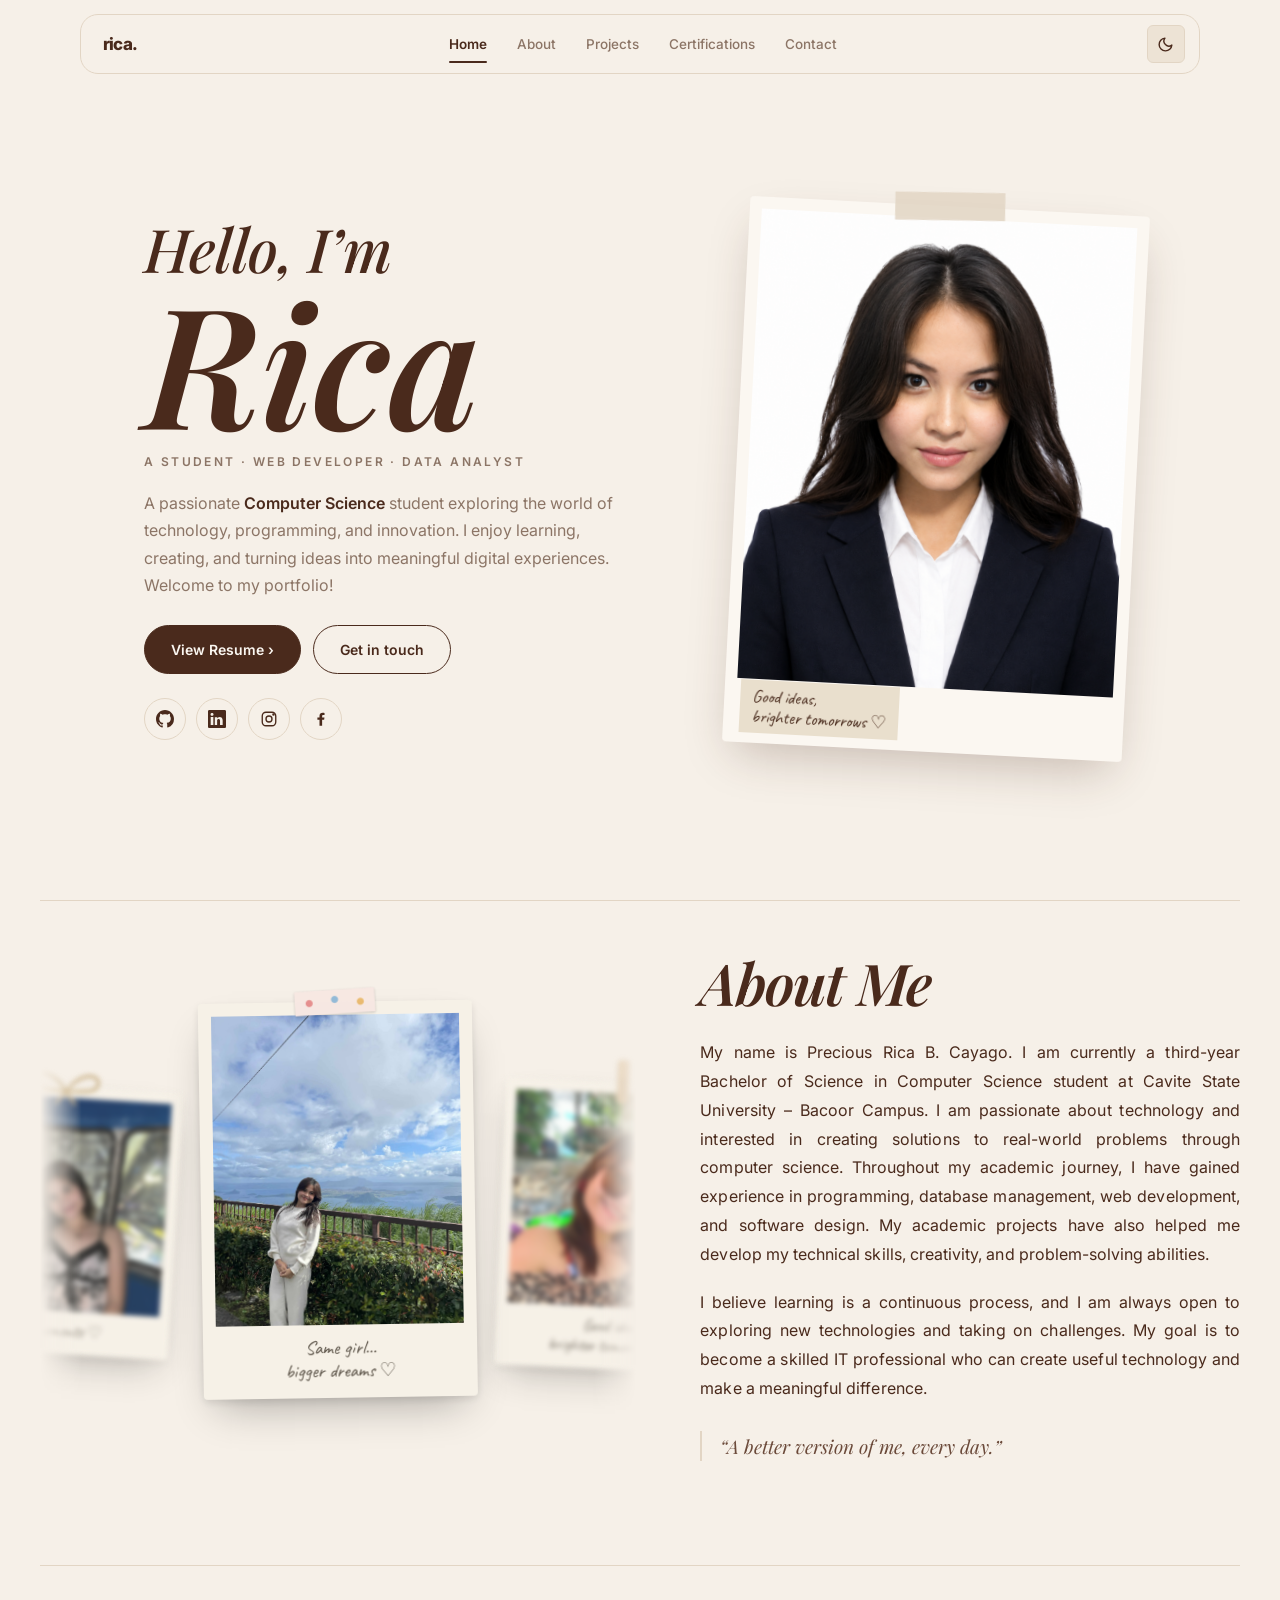
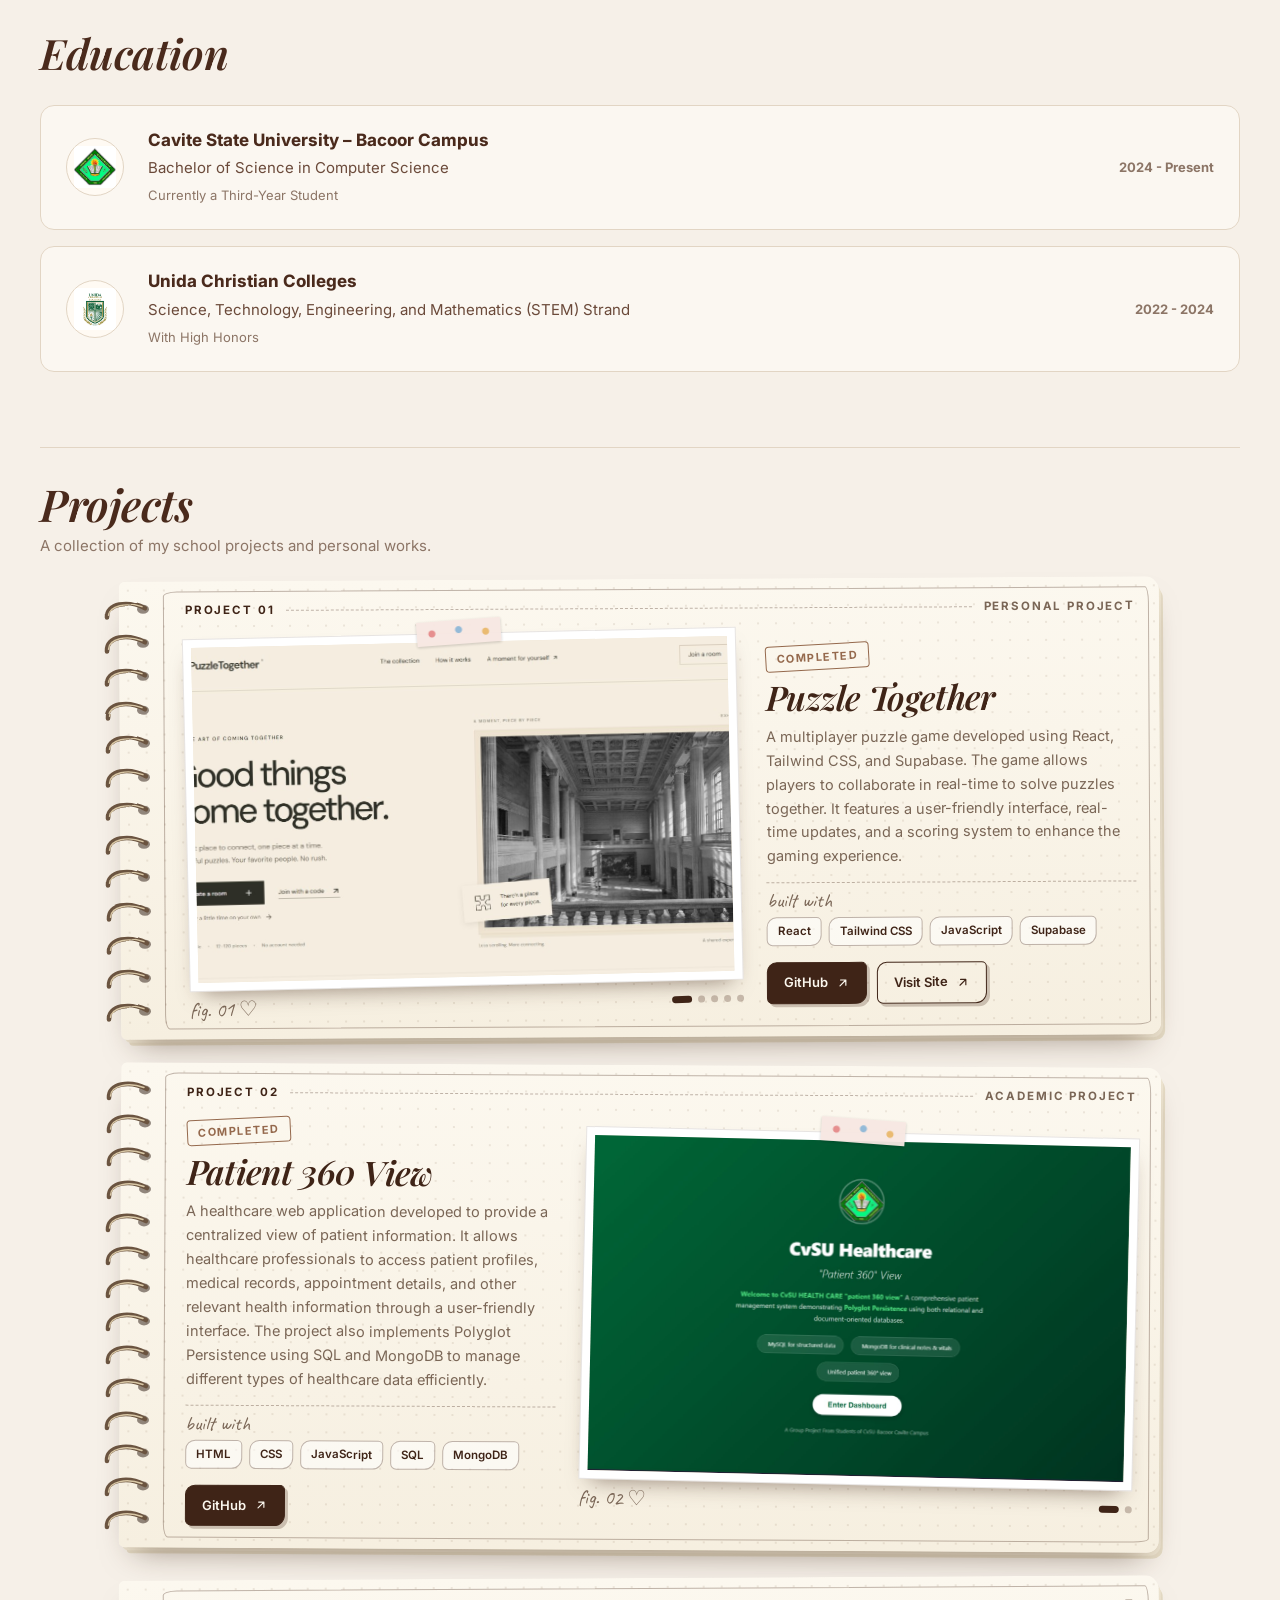
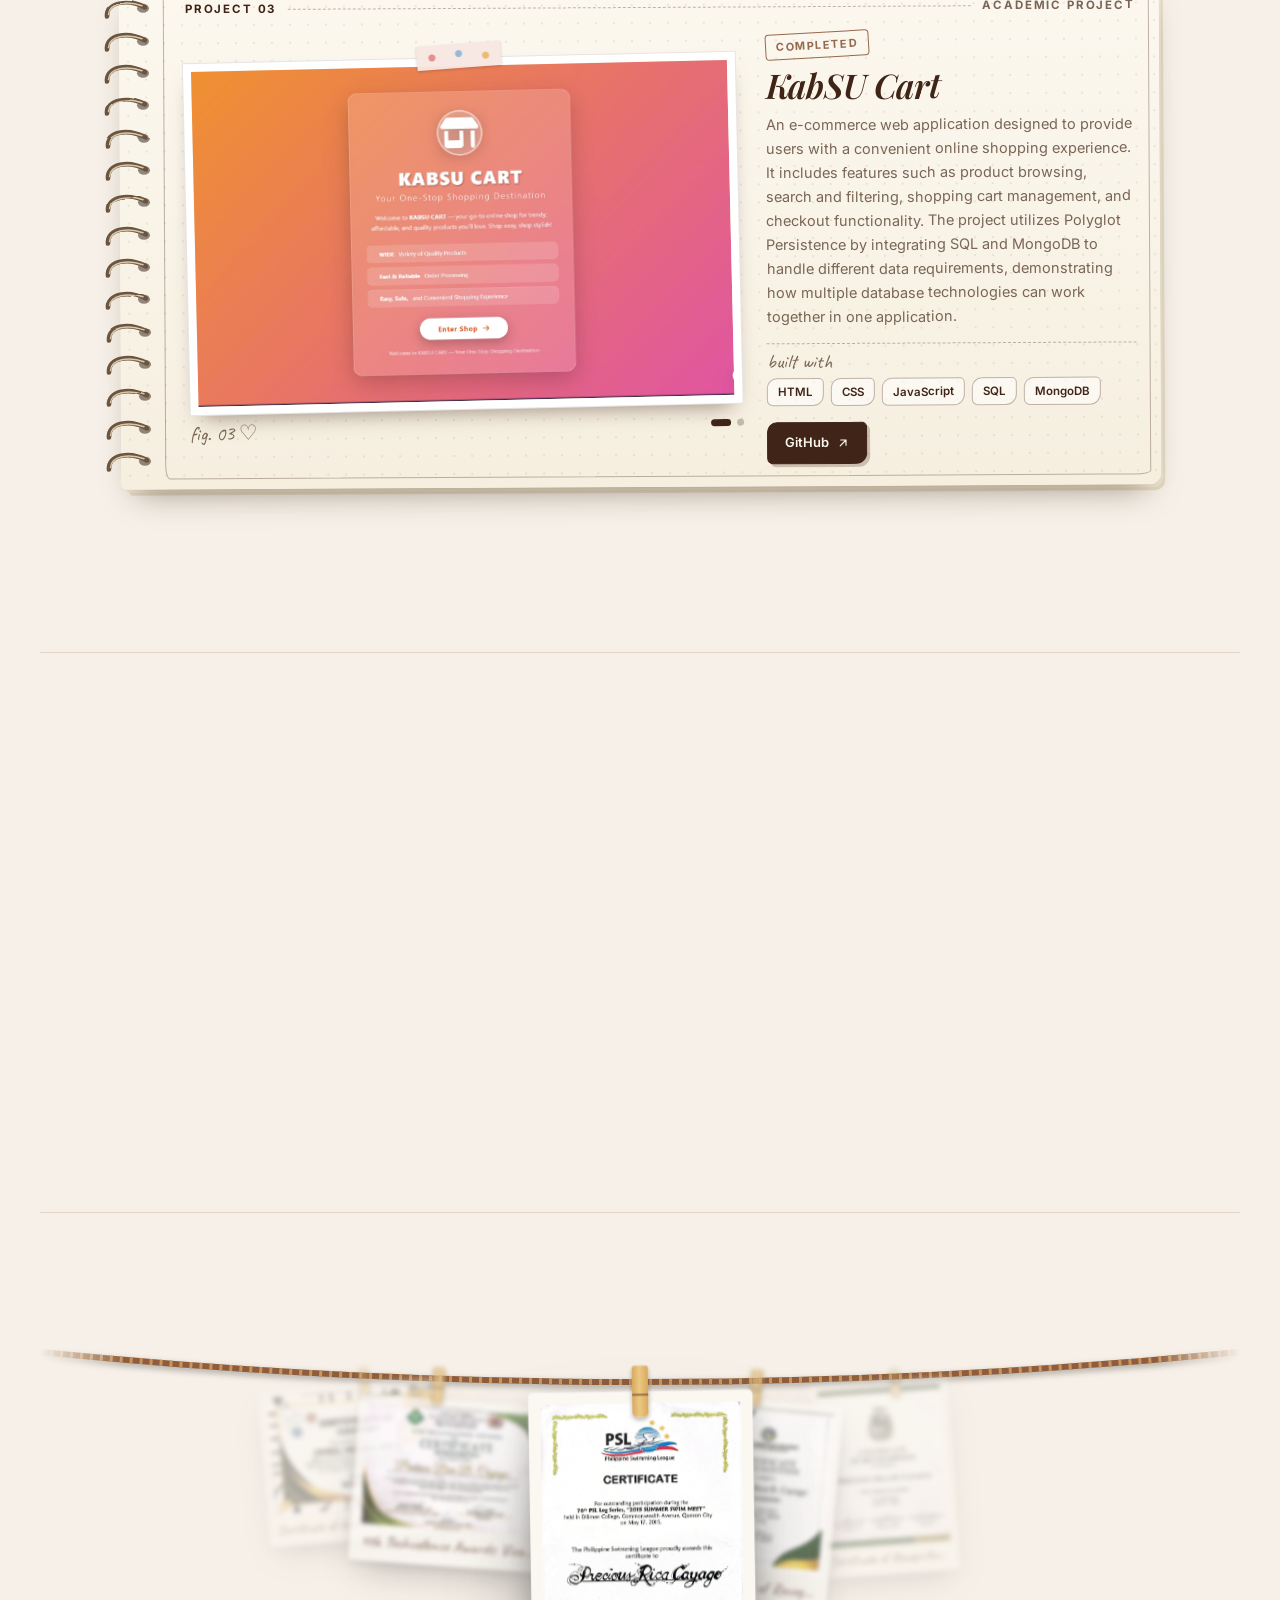
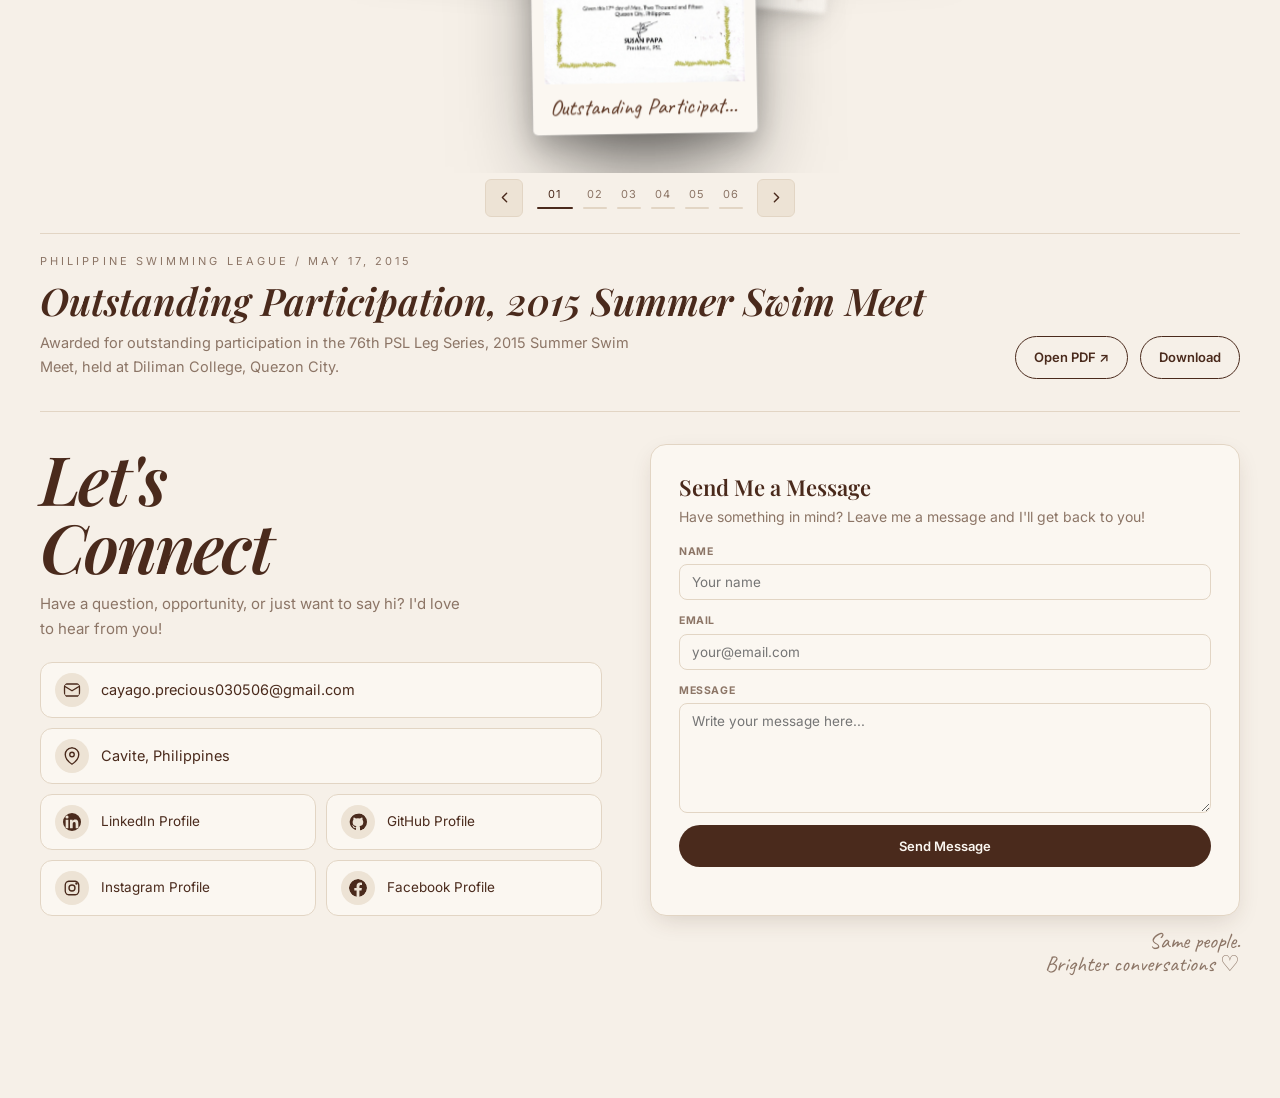
==== commit 0b976b7b: "Updated UI design" ====
--- a/index.html
+++ b/index.html
@@ -127,7 +127,7 @@
 
                 <video
                     class="portrait-video"
-                    src="assets/videos/vid.mp4"
+                    src="assets/videos/vid2.MOV"
                     muted
                     loop
                     playsinline
--- a/css/style.css
+++ b/css/style.css
@@ -891,7 +891,7 @@
 ===================================================== */
 
 .landing-portrait{
-  --vid-zoom:1;      /* higher = closer on her (try 1.5 to 2.2) */
+  --vid-zoom:1.3;      /* higher = closer on her (try 1.5 to 2.2) */
   --vid-origin-y:100%; /* 100% = anchor at the bottom of the video */
 }
 
